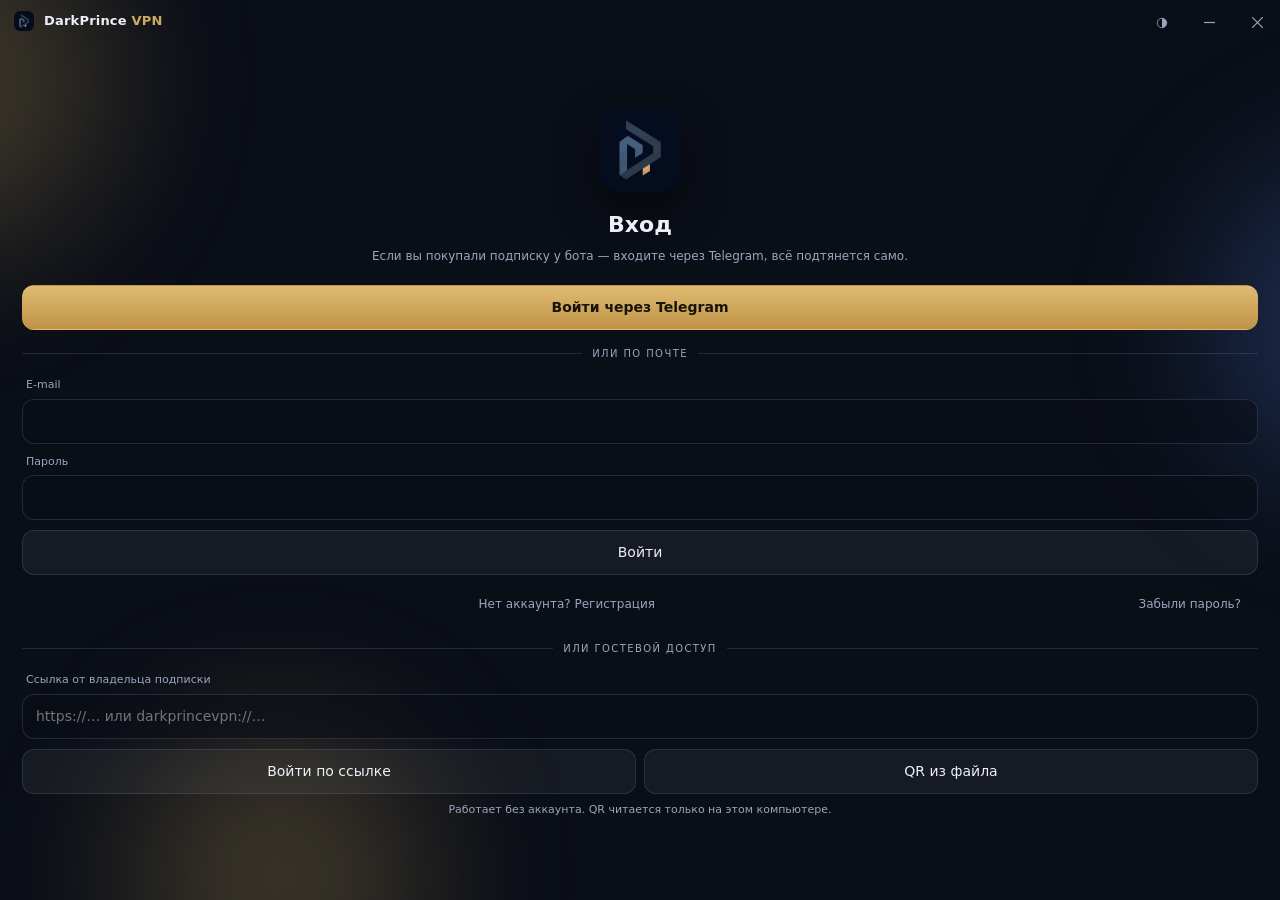
==== ui/index.html @ 6c640eab "Новый логотип и короткое имя DPrince, как на Android Иконки приложения (ico и png всех размеров) и л" ====
<!DOCTYPE html>
<html lang="ru">

<head>
    <meta charset="utf-8">
    <title>DPrince</title>
    <link rel="stylesheet" href="app.css">
    <script>
        // до первой отрисовки, иначе светлая тема мигает тёмным
        document.documentElement.dataset.theme = localStorage.getItem("dp_theme") || "night";
    </script>
</head>

<body>
    <div class="blobs">
        <div class="blob a"></div>
        <div class="blob b"></div>
        <div class="blob c"></div>
    </div>

    <header class="titlebar" data-tauri-drag-region>
        <img src="logo.png" alt="" data-tauri-drag-region>
        <span class="name" data-tauri-drag-region>DarkPrince <i>VPN</i></span>
        <span class="spacer" data-tauri-drag-region></span>
        <button class="winbtn" id="themeButton" title="Оформление">
            <svg width="12" height="12" viewBox="0 0 24 24"><circle cx="12" cy="12" r="9.5" fill="none" stroke="currentColor" stroke-width="1.6" /><path d="M12 2.5a9.5 9.5 0 0 1 0 19z" fill="currentColor" /></svg>
        </button>
        <button class="winbtn" id="minimize" title="Свернуть">
            <svg width="11" height="11" viewBox="0 0 11 11"><path d="M0 5.5h11" stroke="currentColor" stroke-width="1.2" /></svg>
        </button>
        <button class="winbtn close" id="close" title="Закрыть">
            <svg width="11" height="11" viewBox="0 0 11 11"><path d="M0 0l11 11M11 0L0 11" stroke="currentColor" stroke-width="1.2" /></svg>
        </button>
    </header>

    <main>
        <!-- ================= ВХОД ================= -->
        <section id="auth">
            <img class="logo" src="logo.png" alt="">
            <h1 id="authTitle">Вход</h1>
            <p class="lead" id="authLead">
                Если вы покупали подписку у бота — входите через Telegram,
                всё подтянется само.
            </p>

            <div id="authMessage" class="msg hidden"></div>

            <button class="primary block" id="telegramButton">Войти через Telegram</button>

            <div class="divider">ИЛИ ПО ПОЧТЕ</div>

            <form id="emailForm">
                <label class="field">
                    <span>E-mail</span>
                    <input type="email" id="email" autocomplete="email" required>
                </label>
                <label class="field">
                    <span>Пароль</span>
                    <input type="password" id="password" minlength="6" required>
                </label>
                <label class="field hidden" id="referralField">
                    <span>Реферальный код (необязательно)</span>
                    <input type="text" id="referral">
                </label>
                <button class="block" id="emailSubmit" type="submit">Войти</button>
            </form>

            <div class="row" style="margin-top:8px">
                <button class="ghost small grow" id="toggleRegister">Нет аккаунта? Регистрация</button>
                <button class="ghost small" id="forgot">Забыли пароль?</button>
            </div>

            <div class="divider">ИЛИ ГОСТЕВОЙ ДОСТУП</div>

            <form id="guestForm" class="guest-form">
                <label class="field">
                    <span>Ссылка от владельца подписки</span>
                    <input type="text" id="guestLink" autocomplete="off"
                        placeholder="https://… или darkprincevpn://…">
                </label>
                <div class="row">
                    <button class="grow" id="guestSubmit" type="submit">Войти по ссылке</button>
                    <button class="grow" id="guestQrButton" type="button">QR из файла</button>
                </div>
                <input class="hidden" type="file" id="guestQrFile" accept="image/*">
                <p class="tiny muted guest-note">Работает без аккаунта. QR читается только на этом компьютере.</p>
            </form>
        </section>

        <!-- ================= ГЛАВНОЕ ================= -->
        <section id="home" class="hidden">
            <div class="power-wrap">
                <!-- Карта живёт под кнопкой: она подсказывает, куда идёт
                     трафик, но спорить с кнопкой за внимание не должна. -->
                <canvas class="map" id="map" aria-hidden="true"></canvas>
                <button class="power" id="power" title="Подключиться">
                    <svg viewBox="0 0 24 24" stroke-linecap="round">
                        <path d="M18.36 6.64a9 9 0 1 1-12.73 0" />
                        <path d="M12 2v10" />
                    </svg>
                </button>
            </div>
            <p id="stateText">Нажмите для подключения</p>

            <div id="homeMessage" class="msg hidden"></div>
            <div id="serviceBanner" class="msg warn hidden"></div>

            <p class="section">Режим</p>
            <div class="segmented" id="modes">
                <button data-mode="proxy" aria-selected="true">Прокси</button>
                <button data-mode="tun" aria-selected="false">Весь трафик</button>
            </div>
            <p class="tiny muted" id="modeHint" style="margin:8px 4px 14px"></p>

            <p class="section">Сервер</p>
            <div class="card">
                <button class="pick" id="serverPick">
                    <span class="dot"></span>
                    <span class="grow">
                        <span class="ellipsis" id="serverName" style="display:block">Загружаю подписку…</span>
                        <span class="tiny muted ellipsis" id="serverDesc" style="display:none"></span>
                        <span class="badges" id="serverTransport"></span>
                    </span>
                    <span class="chev">›</span>
                </button>
            </div>

            <p class="section">Подписка</p>

            <!-- Появляется, только если подписок несколько: одну переключать
                 не с чем, и лишняя строка сбивала бы с толку. -->
            <div class="card hidden" id="subSwitcher" style="margin-bottom:8px">
                <button class="pick" id="subPick">
                    <span class="dot"></span>
                    <span class="grow">
                        <span class="ellipsis" id="subPickName" style="display:block"></span>
                        <span class="tiny muted" id="subPickHint"></span>
                    </span>
                    <span class="chev">›</span>
                </button>
            </div>

            <div class="card" id="subscriptionCard">
                <div class="row">
                    <div class="grow">
                        <div id="planName">—</div>
                        <div class="tiny muted" id="planState"></div>
                    </div>
                    <div style="text-align:right">
                        <div class="gold" style="font-size:26px;font-weight:600;line-height:1" id="days">—</div>
                        <div class="tiny muted" id="daysWord"></div>
                    </div>
                </div>
                <div class="bar" id="trafficBar"><i style="width:0"></i></div>
                <div class="kv"><span class="k">Трафик</span><span id="traffic">—</span></div>
                <div class="kv"><span class="k">Устройств по тарифу</span><span id="devices">—</span></div>
            </div>

            <div class="card hidden" id="guestAccessCard">
                <div class="row">
                    <div class="grow">
                        <div class="gold">Гостевой доступ</div>
                        <div class="tiny muted" id="guestAccessText"></div>
                    </div>
                    <button class="small" id="guestAccountLogin">Войти в аккаунт</button>
                </div>
            </div>

            <p class="section account-only">Тариф и баланс</p>
            <div class="card account-only">
                <div class="row">
                    <div class="grow">
                        <div id="balanceValue">—</div>
                        <div class="tiny muted">на балансе</div>
                    </div>
                    <button class="small" id="topup">Пополнить</button>
                </div>
                <div class="row" style="margin-top:10px">
                    <button class="small grow" id="openTariffs">Сменить тариф</button>
                    <button class="small grow" id="renewButton">Продлить</button>
                </div>
            </div>

            <p class="section">Запуск</p>
            <div class="card">
                <label class="switch-row">
                    <span>Запускать вместе с системой</span>
                    <input type="checkbox" id="autostart">
                </label>
                <label class="switch-row">
                    <span>Подключаться при запуске</span>
                    <input type="checkbox" id="autoconnect">
                </label>
                <p class="hint" id="autostartHint">Приложение поднимется в трее, окно не появится.</p>
            </div>

            <div class="card account-only hidden" id="emailLinkCard"></div>

            <p class="section account-only">Ещё</p>
            <div class="card account-only">
                <div class="row">
                    <button class="small grow" id="openDevices">Устройства</button>
                    <button class="small grow" id="openReferral">Рефералы</button>
                </div>
                <form id="promoForm" class="row" style="margin-top:10px">
                    <input type="text" id="promoCode" placeholder="Промокод" style="text-transform:uppercase">
                    <button class="small" id="promoSubmit" type="submit">Применить</button>
                </form>
            </div>

            <div class="row" style="margin-top:4px">
                <button class="ghost small grow account-only" id="openCabinet">Личный кабинет</button>
                <button class="ghost small" id="refresh">Обновить</button>
                <button class="ghost small" id="logout">Выйти из аккаунта</button>
            </div>
        </section>
    </main>

    <!-- ================= СПИСОК СЕРВЕРОВ ================= -->
    <div class="sheet hidden" id="sheet">
        <div class="panel">
            <div class="grip"></div>
            <p class="section with-action">
                <span>Выберите сервер</span>
                <button class="ghost small" id="pingButton">Проверить пинг</button>
            </p>
            <div id="serverList"></div>
        </div>
    </div>

    <!-- ================= ОБЩИЙ ВЫБОР ================= -->
    <!-- Одна панель на три случая: подписки, тарифы, сроки. Разметка у них
         одинаковая, а три почти одинаковых куска разошлись бы со временем. -->
    <div class="sheet hidden" id="pickSheet">
        <div class="panel">
            <div class="grip"></div>
            <p class="section" id="pickTitle"></p>
            <div id="pickMessage" class="msg hidden"></div>
            <div id="pickList"></div>
        </div>
    </div>

    <!-- ================= ВОПРОС ПРИ ЗАКРЫТИИ ================= -->
    <div class="modal hidden" id="exitAsk">
        <div class="dialog">
            <h3>Закрыть DPrince?</h3>
            <p class="tiny muted" id="exitHint"></p>
            <button class="primary block" id="exitHide">Свернуть в трей</button>
            <button class="danger block" id="exitQuit">Выйти полностью</button>
            <button class="ghost small block" id="exitCancel">Отмена</button>
        </div>
    </div>

    <!-- ================= ОБНОВЛЕНИЕ ================= -->
    <div class="modal hidden" id="updateAsk">
        <div class="dialog">
            <div class="update-mark">↑</div>
            <h3 id="updateTitle">Вышло обновление</h3>
            <p class="tiny muted" id="updateNotes"></p>

            <!-- полоса закачки: появляется, когда нажали «Обновить» -->
            <div class="bar hidden" id="updateBar"><i id="updateFill" style="width:0%"></i></div>
            <p class="tiny muted hidden" id="updateProgress"></p>

            <button class="ghost small block hidden" id="updateCopy">Скопировать команду</button>
            <button class="primary block" id="updateNow">Обновить</button>
            <button class="ghost small block" id="updateLater">Не сейчас</button>
        </div>
    </div>


    <!-- ================= ОФОРМЛЕНИЕ ================= -->
    <div class="sheet hidden" id="themeSheet">
        <div class="panel">
            <div class="grip"></div>
            <p class="section">Оформление</p>
            <div class="themes" id="themeList"></div>
        </div>
    </div>

    <script src="api.js"></script>
    <script src="jsQR.min.js"></script>
    <script src="guest.js"></script>
    <script src="map.js"></script>
    <script src="app.js"></script>
</body>

</html>
---- ui/app.css ----
/* Оформление то же, что на сайте: тёмно-синий фон, золото, скруглённые
   карточки. Окно безрамочное, поэтому заголовок нарисован сам. */

/* Тема выбирается атрибутом data-theme. Он же вешается на образцы в окне
   выбора — поэтому селектор не привязан к html: один и тот же набор
   переменных красит и всё приложение, и картинку-образец размером с ноготь.

   :root оставлен вместе с «ночью» на случай, если скрипт не отработал:
   без него страница осталась бы вообще без цветов. */
:root,
[data-theme="night"] {
    color-scheme: dark;
    --bg: #0a0e17;
    --surface: rgba(23, 34, 54, 0.72);
    --surface-solid: #121a29;
    --outline: rgba(94, 116, 160, 0.28);
    --accent: #cfaa62;
    --accent-soft: rgba(207, 170, 98, 0.16);
    --accent-line: rgba(207, 170, 98, 0.4);
    --accent-hover: rgba(207, 170, 98, 0.55);
    --accent-hi: #dfbb72;
    --accent-lo: #c09347;
    --on-accent: #1a1408;
    --accent-2: #5e8bff;
    --text: #edf0f7;
    --muted: #9aa6bd;
    --danger: #e05b5b;
    --danger-bg: rgba(224, 91, 91, 0.12);
    --danger-line: rgba(224, 91, 91, 0.4);
    --danger-text: #f0b4b4;
    --ok: #5fbf7f;
    --info-text: #e8d3a8;
    /* Осветление поверх фона: наведение, выбранный сегмент, блик. На тёмных
       темах это белый с малой прозрачностью, на светлых — наоборот тёмный,
       иначе «подсветка» на белом фоне не видна вовсе. */
    --wash: rgba(255, 255, 255, 0.07);
    --wash-soft: rgba(255, 255, 255, 0.05);
    --gloss: rgba(255, 255, 255, 0.06);
    /* Утопленные места: поля ввода, полоса трафика, подложка сегментов. */
    --sink: rgba(10, 14, 23, 0.55);
    --scrim: rgba(6, 9, 16, 0.62);
    --shadow: rgba(0, 0, 0, 0.5);
    --power-hi: rgba(38, 52, 80, 0.9);
    --power-lo: rgba(16, 23, 38, 0.95);
    --blob-opacity: 0.26;
    --good-rgb: 63, 182, 139;
    --fair-rgb: 224, 169, 74;
    --bad-rgb: 224, 91, 91;
}

[data-theme="sunset"] {
    color-scheme: dark;
    --bg: #1b1422;
    --surface: rgba(46, 35, 56, 0.72);
    --surface-solid: #2a2033;
    --outline: rgba(150, 116, 168, 0.3);
    --accent: #ff8a5c;
    --accent-soft: rgba(255, 138, 92, 0.16);
    --accent-line: rgba(255, 138, 92, 0.42);
    --accent-hover: rgba(255, 138, 92, 0.58);
    --accent-hi: #ffa079;
    --accent-lo: #e06b3e;
    --on-accent: #2a1206;
    --accent-2: #c77dff;
    --text: #f7edf3;
    --muted: #bca6c4;
    --danger: #e05b5b;
    --danger-bg: rgba(224, 91, 91, 0.14);
    --danger-line: rgba(224, 91, 91, 0.42);
    --danger-text: #f6bcbc;
    --ok: #4fc08d;
    --info-text: #ffd0b8;
    --wash: rgba(255, 255, 255, 0.08);
    --wash-soft: rgba(255, 255, 255, 0.05);
    --gloss: rgba(255, 255, 255, 0.07);
    --sink: rgba(20, 14, 26, 0.55);
    --scrim: rgba(14, 9, 18, 0.62);
    --shadow: rgba(0, 0, 0, 0.5);
    --power-hi: rgba(66, 46, 80, 0.9);
    --power-lo: rgba(34, 24, 42, 0.95);
    --blob-opacity: 0.3;
    --good-rgb: 63, 182, 139;
    --fair-rgb: 224, 169, 74;
    --bad-rgb: 224, 91, 91;
}

[data-theme="indigo"] {
    color-scheme: light;
    --bg: #edf1f9;
    --surface: rgba(255, 255, 255, 0.82);
    --surface-solid: #ffffff;
    --outline: rgba(60, 80, 140, 0.18);
    --accent: #4f46e5;
    --accent-soft: rgba(79, 70, 229, 0.12);
    --accent-line: rgba(79, 70, 229, 0.35);
    --accent-hover: rgba(79, 70, 229, 0.5);
    --accent-hi: #635bf0;
    --accent-lo: #4338ca;
    --on-accent: #ffffff;
    --accent-2: #1d9bdb;
    --text: #161a38;
    --muted: #5b6488;
    --danger: #c2413f;
    --danger-bg: rgba(194, 65, 63, 0.1);
    --danger-line: rgba(194, 65, 63, 0.35);
    --danger-text: #9b2f2d;
    --ok: #2e9e66;
    --info-text: #3a3480;
    --wash: rgba(20, 26, 60, 0.07);
    --wash-soft: rgba(20, 26, 60, 0.04);
    --gloss: rgba(255, 255, 255, 0.7);
    --sink: rgba(20, 26, 60, 0.05);
    --scrim: rgba(28, 36, 70, 0.34);
    --shadow: rgba(30, 40, 80, 0.18);
    --power-hi: #ffffff;
    --power-lo: #dde5f4;
    --blob-opacity: 0.22;
    --good-rgb: 46, 158, 102;
    --fair-rgb: 176, 125, 30;
    --bad-rgb: 194, 65, 63;
}

[data-theme="graphite"] {
    color-scheme: light;
    --bg: #f3f3f5;
    --surface: rgba(255, 255, 255, 0.85);
    --surface-solid: #ffffff;
    --outline: rgba(20, 20, 26, 0.14);
    --accent: #1c1c1e;
    --accent-soft: rgba(28, 28, 30, 0.08);
    --accent-line: rgba(28, 28, 30, 0.3);
    --accent-hover: rgba(28, 28, 30, 0.45);
    --accent-hi: #3a3a40;
    --accent-lo: #1c1c1e;
    --on-accent: #ffffff;
    --accent-2: #5a5a62;
    --text: #121214;
    --muted: #6a6a72;
    --danger: #b23a38;
    --danger-bg: rgba(178, 58, 56, 0.1);
    --danger-line: rgba(178, 58, 56, 0.34);
    --danger-text: #8d2c2a;
    --ok: #3f7d57;
    --info-text: #3a3a40;
    --wash: rgba(18, 18, 20, 0.07);
    --wash-soft: rgba(18, 18, 20, 0.04);
    --gloss: rgba(255, 255, 255, 0.8);
    --sink: rgba(18, 18, 20, 0.05);
    --scrim: rgba(30, 30, 34, 0.34);
    --shadow: rgba(0, 0, 0, 0.14);
    --power-hi: #ffffff;
    --power-lo: #e3e3e6;
    --blob-opacity: 0.16;
    --good-rgb: 46, 158, 102;
    --fair-rgb: 176, 125, 30;
    --bad-rgb: 194, 65, 63;
}

* {
    box-sizing: border-box;
    -webkit-user-select: none;
    user-select: none;
}

html,
body {
    height: 100%;
    margin: 0;
    overflow: hidden;
}

body {
    background: var(--bg);
    color: var(--text);
    font: 14px/1.5 "Segoe UI Variable Display", "Segoe UI", system-ui, sans-serif;
    -webkit-font-smoothing: antialiased;
    display: flex;
    flex-direction: column;
}

/* ---------- фон ---------- */

.blobs {
    position: fixed;
    inset: 0;
    z-index: -1;
    overflow: hidden;
}

.blob {
    position: absolute;
    border-radius: 50%;
    filter: blur(78px);
    opacity: var(--blob-opacity);
    animation: drift 26s ease-in-out infinite alternate;
    transition: opacity 0.8s;
}

.blob.a { width: 340px; height: 340px; left: -18%; top: -10%; background: var(--accent); }
.blob.b { width: 320px; height: 320px; right: -20%; top: 18%; background: var(--accent-2); animation-duration: 33s; }
.blob.c { width: 300px; height: 300px; left: 10%; bottom: -14%; background: var(--accent); animation-duration: 29s; }

body.connected .blob { opacity: 0.42; }

@keyframes drift {
    from { transform: translate(-26px, -18px) scale(1); }
    to { transform: translate(26px, 22px) scale(1.08); }
}

/* ---------- заголовок окна ---------- */

.titlebar {
    height: 42px;
    flex: none;
    display: flex;
    align-items: center;
    gap: 10px;
    padding: 0 6px 0 14px;
    -webkit-app-region: drag;
}

.titlebar img {
    width: 20px;
    height: 20px;
    border-radius: 6px;
}

.titlebar .name {
    font-size: 13px;
    font-weight: 600;
    letter-spacing: 0.2px;
}

.titlebar .name i {
    color: var(--accent);
    font-style: normal;
}

.titlebar .spacer { flex: 1; }

.winbtn {
    width: 38px;
    height: 30px;
    display: grid;
    place-items: center;
    border: 0;
    border-radius: 8px;
    background: transparent;
    color: var(--muted);
    cursor: pointer;
    -webkit-app-region: no-drag;
    transition: background 0.15s, color 0.15s;
}

.winbtn:hover { background: var(--wash); color: var(--text); }
.winbtn.close:hover { background: #c4362f; color: #fff; }

/* ---------- каркас ---------- */

main {
    flex: 1;
    overflow-y: auto;
    overflow-x: hidden;
    padding: 4px 18px 20px;
}

main::-webkit-scrollbar { width: 8px; }
main::-webkit-scrollbar-thumb { background: var(--outline); border-radius: 4px; }

.hidden { display: none !important; }

.card {
    background: var(--surface);
    border: 1px solid var(--outline);
    border-radius: 18px;
    padding: 16px;
    backdrop-filter: blur(14px);
    margin-bottom: 12px;
}

.section {
    font-size: 10px;
    letter-spacing: 1.4px;
    text-transform: uppercase;
    color: var(--muted);
    margin: 0 0 8px 4px;
}

.muted { color: var(--muted); }
.small { font-size: 12px; }
.tiny { font-size: 11px; }
.danger { color: var(--danger); }
.ok { color: var(--ok); }
.gold { color: var(--accent); }
.row { display: flex; align-items: center; gap: 10px; }
.grow { flex: 1; min-width: 0; }
.ellipsis { overflow: hidden; text-overflow: ellipsis; white-space: nowrap; }

button, .btn {
    font: inherit;
    font-weight: 500;
    color: var(--text);
    background: var(--wash-soft);
    border: 1px solid var(--outline);
    border-radius: 12px;
    padding: 11px 16px;
    cursor: pointer;
    transition: border-color 0.15s, background 0.15s, transform 0.08s;
}

button:hover { border-color: var(--accent-hover); }
button:active { transform: scale(0.985); }
button:disabled { opacity: 0.45; cursor: default; transform: none; border-color: var(--outline); }

button.primary {
    background: linear-gradient(180deg, var(--accent-hi), var(--accent-lo));
    border-color: transparent;
    color: var(--on-accent);
    font-weight: 600;
}

button.block { width: 100%; }
button.ghost { background: transparent; border-color: transparent; color: var(--muted); }
button.ghost:hover { color: var(--text); }

input {
    width: 100%;
    font: inherit;
    color: var(--text);
    background: var(--sink);
    border: 1px solid var(--outline);
    border-radius: 12px;
    padding: 11px 13px;
    -webkit-user-select: text;
    user-select: text;
}

input:focus { outline: none; border-color: var(--accent); }

label.field { display: block; margin-bottom: 10px; }
label.field > span { display: block; font-size: 11px; color: var(--muted); margin: 0 0 5px 4px; }

.msg {
    border-radius: 12px;
    padding: 9px 12px;
    font-size: 12px;
    margin-bottom: 10px;
}

.msg.err { background: var(--danger-bg); border: 1px solid var(--danger-line); color: var(--danger-text); }
.msg.warn { background: rgba(224, 169, 74, 0.12); border: 1px solid rgba(224, 169, 74, 0.45); color: var(--text, inherit); }
.msg.warn b { color: #e0a94a; }
.msg.info { background: var(--accent-soft); border: 1px solid var(--accent-line); color: var(--info-text); }

/* ---------- вход ---------- */

#auth {
    display: flex;
    flex-direction: column;
    justify-content: center;
    min-height: 100%;
    padding: 14px 4px;
}

#auth .logo {
    width: 84px;
    height: 84px;
    border-radius: 22px;
    align-self: center;
    margin-bottom: 16px;
    box-shadow: 0 18px 40px var(--shadow);
}

#auth h1 {
    font-size: 22px;
    text-align: center;
    margin: 0 0 6px;
}

#auth .lead {
    text-align: center;
    color: var(--muted);
    font-size: 12px;
    margin: 0 0 20px;
}

.divider {
    display: flex;
    align-items: center;
    gap: 10px;
    color: var(--muted);
    font-size: 10px;
    letter-spacing: 1.4px;
    margin: 16px 0;
}

.divider::before,
.divider::after {
    content: "";
    flex: 1;
    height: 1px;
    background: var(--outline);
}

.guest-form .row { gap: 8px; }
.guest-form .row button { padding-left: 10px; padding-right: 10px; }
.guest-note { margin: 8px 4px 0; text-align: center; }

/* ---------- кнопка подключения ---------- */

/* Отступ сверху заметно больше нижнего, и это не про воздух: в этой полосе
   проходит маршрут. Кнопка занимает всю середину карты, и без запаса дуга с
   подписью страны просто ушли бы под неё. */
.power-wrap {
    position: relative;
    display: grid;
    place-items: center;
    padding: 72px 0 6px;
}

/* Карта выходит за поля main: у неё растворяются края, и обрезать её ровно
   по колонке значило бы вернуть тот самый прямоугольник, от которого
   растворение и спасает. Горизонтальную полосу main не покажет — у него
   overflow-x: hidden. */
.map {
    position: absolute;
    top: 0;
    left: -18px;
    /* Ширину и высоту задаём числом, а не парой left/right: canvas —
       замещаемый элемент, у него есть свой размер 300×150, и width: auto
       возьмёт именно его, а не растянется по краям. */
    width: calc(100% + 36px);
    height: calc(100% + 10px);
    pointer-events: none;
}

.power { z-index: 1; }

.power {
    position: relative;
    width: 186px;
    height: 186px;
    border-radius: 50%;
    border: 0;
    background: radial-gradient(circle at 50% 35%, var(--power-hi), var(--power-lo));
    box-shadow: inset 0 1px 0 var(--gloss), 0 20px 44px var(--shadow);
    display: grid;
    place-items: center;
    cursor: pointer;
    transition: transform 0.15s, box-shadow 0.4s;
}

.power::before {
    content: "";
    position: absolute;
    inset: -6px;
    border-radius: 50%;
    border: 2px solid var(--outline);
    transition: border-color 0.4s, box-shadow 0.4s;
}

.power svg { width: 62px; height: 62px; stroke: var(--muted); fill: none; stroke-width: 2; transition: stroke 0.4s; }

.power:hover { transform: scale(1.02); }
.power:disabled { cursor: default; transform: none; }

body.connected .power::before {
    border-color: var(--accent);
    box-shadow: 0 0 34px var(--accent-line), inset 0 0 22px var(--accent-soft);
}

body.connected .power svg { stroke: var(--accent); }

body.busy .power::before {
    border-color: transparent;
    border-top-color: var(--accent);
    animation: spin 1s linear infinite;
}

@keyframes spin { to { transform: rotate(360deg); } }

#stateText {
    text-align: center;
    font-size: 14px;
    color: var(--muted);
    margin: 14px 0 18px;
    min-height: 20px;
}

body.connected #stateText { color: var(--text); }

/* ---------- переключатель режима ---------- */

.segmented {
    display: grid;
    grid-template-columns: 1fr 1fr;
    gap: 4px;
    background: var(--sink);
    border: 1px solid var(--outline);
    border-radius: 14px;
    padding: 4px;
}

.segmented button {
    border: 0;
    background: transparent;
    border-radius: 11px;
    padding: 9px 6px;
    font-size: 13px;
    color: var(--muted);
}

.segmented button[aria-selected="true"] {
    background: var(--wash);
    color: var(--accent);
    box-shadow: inset 0 0 0 1px var(--accent-line);
}

/* ---------- строки ---------- */

.kv {
    display: flex;
    justify-content: space-between;
    gap: 12px;
    padding: 9px 0;
    border-top: 1px solid var(--outline);
    font-size: 13px;
}

.kv:first-of-type { border-top: 0; padding-top: 0; }
.kv .k { color: var(--muted); }

.bar {
    height: 5px;
    border-radius: 999px;
    background: var(--sink);
    overflow: hidden;
    margin: 10px 0 4px;
}

.bar > i { display: block; height: 100%; background: linear-gradient(90deg, var(--accent), var(--accent-hi)); }

.pick {
    display: flex;
    align-items: center;
    gap: 12px;
    width: 100%;
    text-align: left;
    background: transparent;
    border: 0;
    padding: 0;
}

.pick .dot {
    width: 8px;
    height: 8px;
    border-radius: 50%;
    background: var(--accent);
    flex: none;
    box-shadow: 0 0 10px var(--accent);
}

.chev { color: var(--muted); font-size: 18px; line-height: 1; }

/* ---------- список серверов ---------- */

.sheet {
    position: fixed;
    inset: 0;
    z-index: 20;
    background: var(--scrim);
    backdrop-filter: blur(6px);
    display: flex;
    align-items: flex-end;
    animation: fade 0.18s ease;
}

.sheet .panel {
    width: 100%;
    max-height: 78%;
    overflow-y: auto;
    background: var(--surface-solid);
    border-top: 1px solid var(--outline);
    border-radius: 22px 22px 0 0;
    padding: 8px 16px 18px;
    animation: rise 0.24s cubic-bezier(0.22, 1, 0.36, 1);
}

.sheet .grip {
    width: 42px;
    height: 4px;
    border-radius: 999px;
    background: var(--outline);
    margin: 6px auto 12px;
}

@keyframes fade { from { opacity: 0; } }
@keyframes rise { from { transform: translateY(24px); } }

/* ---------- вопрос при закрытии ---------- */

.modal {
    position: fixed;
    inset: 0;
    z-index: 30;
    background: var(--scrim);
    backdrop-filter: blur(7px);
    display: flex;
    align-items: center;
    justify-content: center;
    padding: 20px;
    animation: fade 0.16s ease;
}

.modal .dialog {
    width: 100%;
    max-width: 330px;
    background: var(--surface-solid);
    border: 1px solid var(--outline);
    border-radius: 20px;
    padding: 20px 18px 16px;
    text-align: center;
    box-shadow: 0 22px 60px var(--shadow);
    animation: pop 0.2s cubic-bezier(0.22, 1, 0.36, 1);
}

@keyframes pop { from { transform: scale(0.94); opacity: 0; } }

.modal h3 { margin: 0 0 8px; font-size: 17px; font-weight: 600; }
.modal p { margin: 0 0 16px; line-height: 1.5; }
.modal button.block { margin-bottom: 8px; }
.modal button.block:last-child { margin-bottom: 0; }

button.danger {
    background: var(--danger-bg);
    border-color: var(--danger-line);
    color: var(--danger-text);
}

button.danger:hover { border-color: var(--danger); }

.server {
    display: flex;
    align-items: center;
    gap: 12px;
    width: 100%;
    text-align: left;
    padding: 12px;
    margin-bottom: 8px;
    border-radius: 14px;
    background: var(--wash-soft);
    border: 1px solid transparent;
}

.server[aria-selected="true"] { border-color: var(--accent); background: var(--accent-soft); }
.server .flag { font-size: 20px; }

.spinner {
    width: 15px;
    height: 15px;
    border: 2px solid var(--outline);
    border-top-color: var(--accent);
    border-radius: 50%;
    animation: spin 0.8s linear infinite;
    display: inline-block;
    vertical-align: -3px;
}

/* поле промокода стоит в строке с кнопкой — растягиваем его, иначе
   кнопка «Применить» уезжает за край карточки */
#promoForm { gap: 8px; }
#promoForm input { flex: 1; min-width: 0; }

/* Окно обновления. Разметка та же, что у вопроса при закрытии, — отличается
   только знаком сверху и полосой закачки. */
.update-mark {
    width: 46px;
    height: 46px;
    margin: 0 auto 12px;
    display: grid;
    place-items: center;
    font-size: 22px;
    font-weight: 600;
    color: var(--accent);
    border-radius: 50%;
    background: var(--accent-soft);
    border: 1px solid var(--accent-line);
}

/* команда пакетного менеджера длинная — пусть переносится, а не режет окно.
   Выделение включаем обратно: на всём интерфейсе оно снято, а команду надо
   как-то унести в терминал — кнопкой или мышью, на выбор. */
#updateNotes .mono {
    display: inline-block;
    margin-top: 6px;
    word-break: break-word;
    white-space: pre-wrap;
    -webkit-user-select: text;
    user-select: text;
    cursor: text;
}

.mono {
    font-family: ui-monospace, "Cascadia Mono", Consolas, monospace;
    font-size: 12px;
    color: var(--accent);
}

/* ---------- выбор оформления ---------- */

/* Образцы нарисованы теми же переменными, что и всё приложение: на каждом
   стоит свой data-theme. Поэтому цвета темы описаны ровно в одном месте, а
   не продублированы отдельно для картинки. */
.themes {
    display: grid;
    grid-template-columns: repeat(4, 1fr);
    gap: 10px;
    margin-bottom: 6px;
}

.swatch {
    padding: 0;
    border: 0;
    background: none;
    cursor: pointer;
    display: block;
}

.swatch .preview {
    height: 58px;
    border-radius: 12px;
    background: var(--bg);
    border: 1px solid var(--outline);
    padding: 7px;
    display: flex;
    flex-direction: column;
    justify-content: space-between;
    transition: border-color 0.15s;
}

.swatch[aria-selected="true"] .preview {
    border-color: var(--accent);
    box-shadow: 0 0 0 1px var(--accent);
}

.swatch .dots { display: flex; gap: 4px; }
.swatch .dots i { width: 11px; height: 11px; border-radius: 50%; display: block; }
.swatch .dots i:first-child { background: var(--accent); }
.swatch .dots i:last-child { background: var(--accent-2); }

.swatch .lines { display: flex; flex-direction: column; gap: 4px; }
.swatch .lines i { height: 4px; border-radius: 3px; display: block; }
.swatch .lines i:first-child { width: 100%; background: var(--text); opacity: 0.75; }
.swatch .lines i:last-child { width: 58%; background: var(--muted); opacity: 0.7; }

.swatch .title {
    display: block;
    margin-top: 6px;
    font-size: 11px;
    color: var(--muted);
    text-align: center;
}

.swatch[aria-selected="true"] .title { color: var(--accent); font-weight: 600; }

/* ---------- задержка до узла ---------- */

/* Голая цифра в конце строки читается как случайное число: чтобы понять,
   хороший это узел или плохой, пришлось бы сравнивать строки глазами.
   Поэтому «таблетка» со шкалой: три палочки и цвет отвечают сразу. */
/* Цвет держим тройкой чисел, а не готовым цветом: подложка и рамка — тот же
   оттенок с прозрачностью, а посчитать её через color-mix нельзя. WebKitGTK
   в старых дистрибутивах его не знает, и чип остался бы вообще без фона. */
.ping {
    display: inline-flex;
    align-items: center;
    gap: 6px;
    flex: none;
    min-width: 68px;
    padding: 4px 8px;
    border-radius: 9px;
    font-size: 11px;
    font-weight: 600;
    color: rgb(var(--ping));
    background: rgba(var(--ping), 0.14);
    border: 1px solid rgba(var(--ping), 0.32);
}

.ping.good { --ping: var(--good-rgb); }
.ping.fair { --ping: var(--fair-rgb); }
.ping.poor,
.ping.dead { --ping: var(--bad-rgb); }

.ping .bars { display: flex; align-items: flex-end; gap: 2px; height: 11px; }
.ping .bars i { width: 3px; border-radius: 2px; background: rgb(var(--ping)); opacity: 0.25; }
.ping .bars i:nth-child(1) { height: 5px; }
.ping .bars i:nth-child(2) { height: 8px; }
.ping .bars i:nth-child(3) { height: 11px; }
.ping.good .bars i,
.ping.fair .bars i:nth-child(-n + 2),
.ping.poor .bars i:nth-child(1) { opacity: 1; }

/* Строка заголовка панели: название слева, кнопка проверки справа. */
.sheet .section.with-action {
    display: flex;
    align-items: center;
    justify-content: space-between;
    gap: 12px;
}

/* ---------- значки транспорта ---------- */

/* Цвет здесь несёт смысл: по нему узел узнаётся с одного взгляда, не читая
   букв. Палитра общая с приложением на Android — один и тот же сервер в двух
   клиентах должен выглядеть одинаково. Обводка и кегль намеренно мелкие: это
   подпись под названием, а не заголовок.

   Тон держим в виде трёх чисел, а не готового цвета: из одного значения
   нужны и текст, и заливка, и рамка с разной прозрачностью, а color-mix
   знают не все webview, с которыми клиент встречается на Linux. */
.badges {
    display: flex;
    flex-wrap: wrap;
    gap: 4px;
    margin-top: 4px;
}

.badge {
    --tint: 126, 140, 166;
    padding: 1px 6px;
    border: 1px solid rgba(var(--tint), 0.42);
    border-radius: 5px;
    background: rgba(var(--tint), 0.09);
    color: rgb(var(--tint));
    font-size: 9.5px;
    font-weight: 600;
    letter-spacing: 0.04em;
    text-transform: uppercase;
    white-space: nowrap;
    line-height: 1.5;
}

.badge[data-kind="proto"]    { --tint: 217, 169, 78; }
.badge[data-kind="fast"]     { --tint: 53, 191, 184; }
.badge[data-kind="reality"]  { --tint: 155, 107, 224; }
.badge[data-kind="tls"]      { --tint: 78, 147, 217; }
.badge[data-kind="grpc"]     { --tint: 222, 106, 120; }
.badge[data-kind="xhttp"]    { --tint: 63, 179, 196; }
.badge[data-kind="ws"]       { --tint: 73, 177, 131; }
.badge[data-kind="tcp"]      { --tint: 126, 140, 166; }

/* Строка с переключателем: подпись слева, флажок справа. Отдельным блоком,
   потому что остальные строки настроек — кнопки, а тут состояние. */
.switch-row {
    display: flex;
    align-items: center;
    justify-content: space-between;
    gap: 12px;
    padding: 8px 0;
    cursor: pointer;
}

.switch-row + .switch-row {
    border-top: 1px solid var(--line, rgba(255, 255, 255, 0.08));
}

.switch-row input[type="checkbox"] {
    appearance: none;
    width: 40px;
    height: 22px;
    border-radius: 999px;
    background: rgba(255, 255, 255, 0.14);
    position: relative;
    cursor: pointer;
    transition: background 0.15s;
    flex: none;
}

.switch-row input[type="checkbox"]::after {
    content: "";
    position: absolute;
    top: 3px;
    left: 3px;
    width: 16px;
    height: 16px;
    border-radius: 50%;
    background: #fff;
    transition: transform 0.15s;
}

.switch-row input[type="checkbox"]:checked {
    background: var(--accent);
}

.switch-row input[type="checkbox"]:checked::after {
    transform: translateX(18px);
}

.hint {
    margin: 6px 0 0;
    font-size: 11px;
    opacity: 0.6;
}
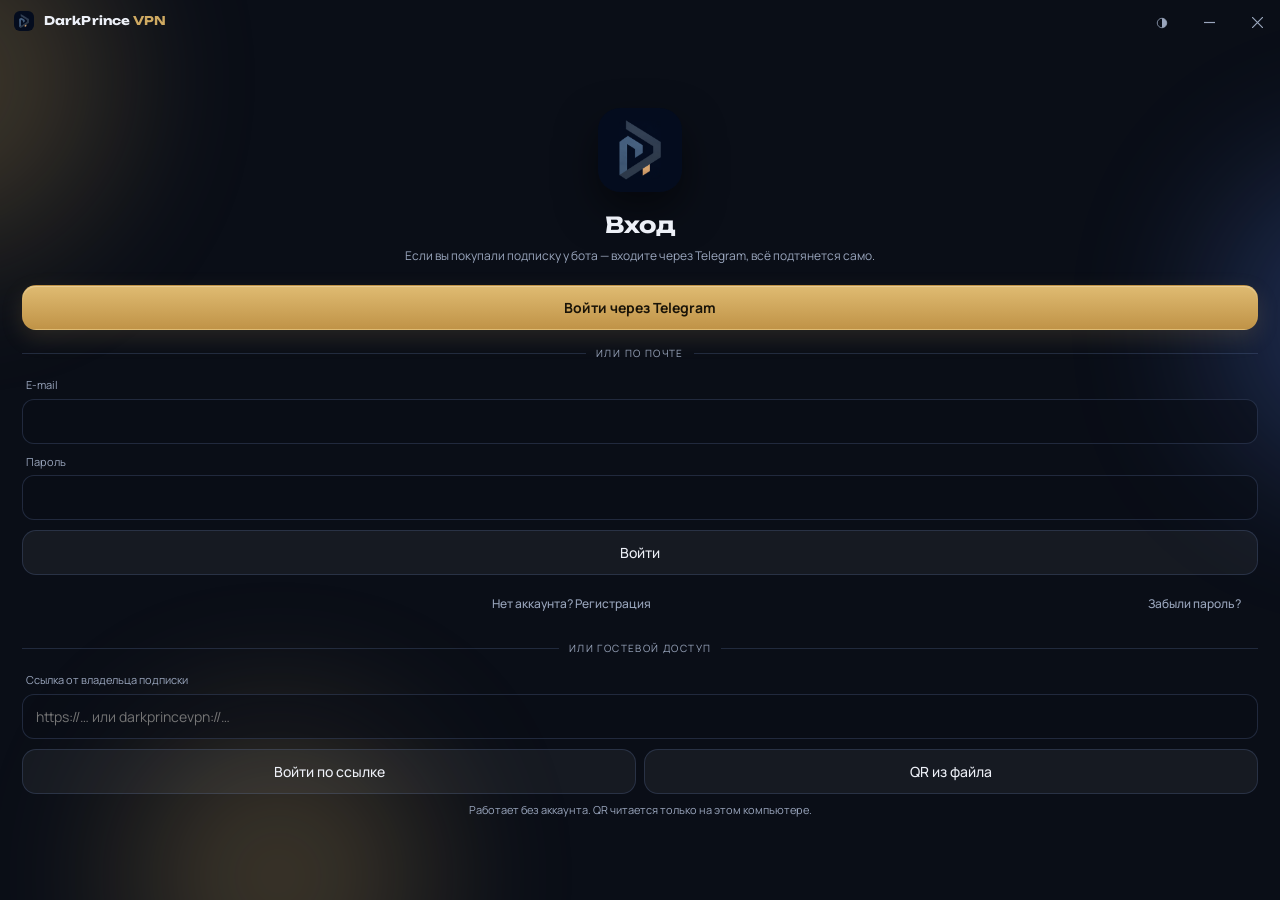
==== commit db6c323a: "Главный экран как на Android: золотая кнопка, «Защищено», получено и отправлено - кнопка при подключ" ====
--- a/ui/index.html
+++ b/ui/index.html
@@ -93,14 +93,27 @@
                 <!-- Карта живёт под кнопкой: она подсказывает, куда идёт
                      трафик, но спорить с кнопкой за внимание не должна. -->
                 <canvas class="map" id="map" aria-hidden="true"></canvas>
-                <button class="power" id="power" title="Подключиться">
-                    <svg viewBox="0 0 24 24" stroke-linecap="round">
-                        <path d="M18.36 6.64a9 9 0 1 1-12.73 0" />
-                        <path d="M12 2v10" />
-                    </svg>
-                </button>
-            </div>
-            <p id="stateText">Нажмите для подключения</p>
+                <!-- Сцена кнопки, как на Android: свечение, тонкое и пунктирное
+                     кольца, две волны. Сама кнопка при подключении наливается
+                     золотом. -->
+                <div class="power-stage">
+                    <div class="halo" aria-hidden="true"><i></i><i></i></div>
+                    <button class="power" id="power" title="Подключиться">
+                        <svg viewBox="0 0 24 24" stroke-linecap="round">
+                            <path d="M18.36 6.64a9 9 0 1 1-12.73 0" />
+                            <path d="M12 2v10" />
+                        </svg>
+                    </button>
+                </div>
+            </div>
+            <div class="status">
+                <h2 id="stateTitle">Не защищено</h2>
+                <p id="stateText">Нажмите, чтобы подключиться</p>
+            </div>
+            <div class="stats hidden" id="stats">
+                <div class="stat"><span>Получено</span><b id="statDown">0 Б</b></div>
+                <div class="stat"><span>Отправлено</span><b id="statUp">0 Б</b></div>
+            </div>
 
             <div id="homeMessage" class="msg hidden"></div>
             <div id="serviceBanner" class="msg warn hidden"></div>
--- a/ui/app.css
+++ b/ui/app.css
@@ -1,5 +1,15 @@
 /* Оформление то же, что на сайте: тёмно-синий фон, золото, скруглённые
    карточки. Окно безрамочное, поэтому заголовок нарисован сам. */
+
+/* Шрифты те же, что в приложении на Android: Unbounded — заголовки и крупные
+   цифры, Manrope — весь текст. Лежат рядом: окно не ходит в сеть за
+   оформлением, и без интернета приложение выглядит так же. */
+@font-face { font-family: "Manrope"; src: url("fonts/manrope-400.ttf") format("truetype"); font-weight: 400; font-display: block; }
+@font-face { font-family: "Manrope"; src: url("fonts/manrope-500.ttf") format("truetype"); font-weight: 500; font-display: block; }
+@font-face { font-family: "Manrope"; src: url("fonts/manrope-600.ttf") format("truetype"); font-weight: 600; font-display: block; }
+@font-face { font-family: "Manrope"; src: url("fonts/manrope-700.ttf") format("truetype"); font-weight: 700; font-display: block; }
+@font-face { font-family: "Unbounded"; src: url("fonts/unbounded-500.ttf") format("truetype"); font-weight: 500; font-display: block; }
+@font-face { font-family: "Unbounded"; src: url("fonts/unbounded-700.ttf") format("truetype"); font-weight: 700; font-display: block; }
 
 /* Тема выбирается атрибутом data-theme. Он же вешается на образцы в окне
    выбора — поэтому селектор не привязан к html: один и тот же набор
@@ -156,6 +166,14 @@
     --bad-rgb: 194, 65, 63;
 }
 
+:root {
+    /* Движение одно на всё приложение: быстрое начало и мягкая посадка,
+       для нажатий — с лёгким перелётом, как пружина. */
+    --ease: cubic-bezier(0.22, 1, 0.36, 1);
+    --spring: cubic-bezier(0.34, 1.56, 0.64, 1);
+    --display: "Unbounded", "Manrope", system-ui, sans-serif;
+}
+
 * {
     box-sizing: border-box;
     -webkit-user-select: none;
@@ -172,8 +190,10 @@
 body {
     background: var(--bg);
     color: var(--text);
-    font: 14px/1.5 "Segoe UI Variable Display", "Segoe UI", system-ui, sans-serif;
+    font: 14px/1.5 "Manrope", "Segoe UI Variable Display", "Segoe UI", system-ui, sans-serif;
+    font-feature-settings: "tnum" 0;
     -webkit-font-smoothing: antialiased;
+    text-rendering: optimizeLegibility;
     display: flex;
     flex-direction: column;
 }
@@ -226,9 +246,10 @@
 }
 
 .titlebar .name {
-    font-size: 13px;
-    font-weight: 600;
-    letter-spacing: 0.2px;
+    font-family: var(--display);
+    font-size: 12px;
+    font-weight: 700;
+    letter-spacing: 0.1px;
 }
 
 .titlebar .name i {
@@ -264,22 +285,34 @@
     padding: 4px 18px 20px;
 }
 
-main::-webkit-scrollbar { width: 8px; }
-main::-webkit-scrollbar-thumb { background: var(--outline); border-radius: 4px; }
+main { scroll-behavior: smooth; }
+main::-webkit-scrollbar,
+.sheet .panel::-webkit-scrollbar { width: 6px; }
+main::-webkit-scrollbar-track,
+.sheet .panel::-webkit-scrollbar-track { background: transparent; }
+main::-webkit-scrollbar-thumb,
+.sheet .panel::-webkit-scrollbar-thumb { background: var(--outline); border-radius: 999px; }
+main::-webkit-scrollbar-thumb:hover,
+.sheet .panel::-webkit-scrollbar-thumb:hover { background: var(--accent-line); }
 
 .hidden { display: none !important; }
 
 .card {
     background: var(--surface);
     border: 1px solid var(--outline);
-    border-radius: 18px;
+    border-radius: 20px;
     padding: 16px;
     backdrop-filter: blur(14px);
     margin-bottom: 12px;
-}
+    box-shadow: inset 0 1px 0 var(--gloss);
+    transition: border-color 0.3s var(--ease), box-shadow 0.3s var(--ease), transform 0.3s var(--ease);
+}
+
+.card:hover { border-color: var(--accent-line); box-shadow: inset 0 1px 0 var(--gloss), 0 10px 28px var(--shadow); }
 
 .section {
     font-size: 10px;
+    font-weight: 700;
     letter-spacing: 1.4px;
     text-transform: uppercase;
     color: var(--muted);
@@ -302,22 +335,27 @@
     color: var(--text);
     background: var(--wash-soft);
     border: 1px solid var(--outline);
-    border-radius: 12px;
+    border-radius: 14px;
     padding: 11px 16px;
     cursor: pointer;
-    transition: border-color 0.15s, background 0.15s, transform 0.08s;
+    transition: border-color 0.2s var(--ease), background 0.2s var(--ease), color 0.2s var(--ease),
+        box-shadow 0.25s var(--ease), transform 0.35s var(--spring);
 }
 
 button:hover { border-color: var(--accent-hover); }
-button:active { transform: scale(0.985); }
+button:active { transform: scale(0.97); transition-duration: 0.08s; }
 button:disabled { opacity: 0.45; cursor: default; transform: none; border-color: var(--outline); }
 
 button.primary {
     background: linear-gradient(180deg, var(--accent-hi), var(--accent-lo));
     border-color: transparent;
     color: var(--on-accent);
-    font-weight: 600;
-}
+    font-weight: 700;
+    box-shadow: 0 8px 22px var(--accent-soft), inset 0 1px 0 rgba(255, 255, 255, 0.25);
+}
+
+button.primary:hover { box-shadow: 0 12px 30px var(--accent-line), inset 0 1px 0 rgba(255, 255, 255, 0.3); transform: translateY(-1px); }
+button.primary:active { transform: translateY(0) scale(0.97); }
 
 button.block { width: 100%; }
 button.ghost { background: transparent; border-color: transparent; color: var(--muted); }
@@ -335,7 +373,8 @@
     user-select: text;
 }
 
-input:focus { outline: none; border-color: var(--accent); }
+input { transition: border-color 0.2s var(--ease), box-shadow 0.2s var(--ease); }
+input:focus { outline: none; border-color: var(--accent); box-shadow: 0 0 0 4px var(--accent-soft); }
 
 label.field { display: block; margin-bottom: 10px; }
 label.field > span { display: block; font-size: 11px; color: var(--muted); margin: 0 0 5px 4px; }
@@ -372,6 +411,8 @@
 }
 
 #auth h1 {
+    font-family: var(--display);
+    font-weight: 700;
     font-size: 22px;
     text-align: center;
     margin: 0 0 6px;
@@ -415,7 +456,7 @@
     position: relative;
     display: grid;
     place-items: center;
-    padding: 72px 0 6px;
+    padding: 28px 0 0;
 }
 
 /* Карта выходит за поля main: у неё растворяются края, и обрезать её ровно
@@ -434,87 +475,255 @@
     pointer-events: none;
 }
 
-.power { z-index: 1; }
+/* Сцена кнопки — как на Android: свечение, тонкое кольцо, пунктирное
+   кольцо и две волны. Отключено — тёмный «стеклянный» круг, подключено —
+   круг наливается золотом и светится, от него расходятся волны. */
+.power-stage {
+    position: relative;
+    z-index: 1;
+    display: grid;
+    place-items: center;
+    width: 276px;
+    height: 276px;
+}
+
+/* тонкое кольцо по краю сцены */
+.power-stage::before {
+    content: "";
+    position: absolute;
+    inset: 18px;
+    border-radius: 50%;
+    border: 1px solid var(--wash);
+}
+
+/* пунктирное кольцо вплотную к кнопке */
+.power-stage::after {
+    content: "";
+    position: absolute;
+    inset: 32px;
+    border-radius: 50%;
+    border: 1px dashed var(--outline);
+    transition: border-color 0.6s var(--ease);
+}
+
+body.connected .power-stage::after { border-color: var(--accent-line); }
+body.busy .power-stage::after {
+    border-color: rgba(94, 139, 255, 0.55);
+    animation: spin 6s linear infinite;
+}
+
+.halo {
+    position: absolute;
+    inset: 0;
+    pointer-events: none;
+}
+
+/* золотое свечение за кнопкой */
+.halo::before {
+    content: "";
+    position: absolute;
+    inset: -10px;
+    border-radius: 50%;
+    background: radial-gradient(circle, var(--accent-line) 0%, var(--accent-soft) 45%, transparent 70%);
+    opacity: 0;
+    transition: opacity 0.8s var(--ease);
+}
+
+body.connected .halo::before { opacity: 1; }
+
+/* две волны: расходятся от кнопки к краю сцены, по очереди */
+.halo i {
+    position: absolute;
+    inset: 45px;
+    border-radius: 50%;
+    border: 2px solid var(--accent);
+    opacity: 0;
+}
+
+body.connected .halo i { animation: wave 2.6s linear infinite; }
+body.connected .halo i + i { animation-delay: -1.3s; }
+
+@keyframes wave {
+    from { transform: scale(1); opacity: 0.45; }
+    to { transform: scale(1.33); opacity: 0; }
+}
 
 .power {
     position: relative;
+    z-index: 1;
     width: 186px;
     height: 186px;
     border-radius: 50%;
-    border: 0;
+    border: 1px solid var(--outline);
     background: radial-gradient(circle at 50% 35%, var(--power-hi), var(--power-lo));
     box-shadow: inset 0 1px 0 var(--gloss), 0 20px 44px var(--shadow);
     display: grid;
     place-items: center;
     cursor: pointer;
-    transition: transform 0.15s, box-shadow 0.4s;
-}
-
-.power::before {
+    overflow: hidden;
+    transition: transform 0.45s var(--spring), box-shadow 0.6s var(--ease), border-color 0.6s var(--ease);
+}
+
+/* Золотой шар: отдельный слой, чтобы налиться плавно, — переход между
+   градиентами браузер не анимирует, а прозрачность анимирует. Блик слева
+   сверху и тень справа снизу делают круг объёмным. */
+.power::after {
     content: "";
     position: absolute;
-    inset: -6px;
+    inset: 0;
     border-radius: 50%;
-    border: 2px solid var(--outline);
-    transition: border-color 0.4s, box-shadow 0.4s;
-}
-
-.power svg { width: 62px; height: 62px; stroke: var(--muted); fill: none; stroke-width: 2; transition: stroke 0.4s; }
-
-.power:hover { transform: scale(1.02); }
-.power:disabled { cursor: default; transform: none; }
-
-body.connected .power::before {
-    border-color: var(--accent);
-    box-shadow: 0 0 34px var(--accent-line), inset 0 0 22px var(--accent-soft);
-}
-
-body.connected .power svg { stroke: var(--accent); }
-
-body.busy .power::before {
+    background:
+        radial-gradient(circle at 34% 28%, rgba(255, 255, 255, 0.5), transparent 52%),
+        radial-gradient(circle at 40% 35%, var(--accent-hi), var(--accent) 55%, var(--accent-lo));
+    opacity: 0;
+    transition: opacity 0.6s var(--ease);
+}
+
+.power svg {
+    position: relative;
+    z-index: 1;
+    width: 66px;
+    height: 66px;
+    stroke: var(--muted);
+    fill: none;
+    stroke-width: 2.2;
+    transition: stroke 0.6s var(--ease), transform 0.6s var(--spring);
+}
+
+.power:hover { transform: scale(1.035); box-shadow: inset 0 1px 0 var(--gloss), 0 26px 56px var(--shadow); }
+.power:hover svg { stroke: var(--text); }
+.power:active { transform: scale(0.95); transition-duration: 0.12s; }
+.power:disabled { cursor: default; }
+
+body.connected .power {
     border-color: transparent;
-    border-top-color: var(--accent);
-    animation: spin 1s linear infinite;
-}
-
+    box-shadow: 0 18px 50px var(--accent-line);
+    animation: breathe 2.6s ease-in-out infinite alternate;
+}
+
+body.connected .power::after { opacity: 1; }
+
+body.connected .power svg,
+body.connected .power:hover svg {
+    stroke: var(--on-accent);
+    stroke-width: 2.6;
+}
+
+/* Подключение — синим, как на Android: кнопка пульсирует, значок мерцает. */
+body.busy .power {
+    border-color: rgba(94, 139, 255, 0.5);
+    animation: breathe-fast 0.9s ease-in-out infinite alternate;
+}
+
+body.busy .power svg { stroke: var(--accent-2); animation: glow 0.9s ease-in-out infinite alternate; }
+
+@keyframes breathe { from { transform: scale(1); } to { transform: scale(1.015); } }
+@keyframes breathe-fast { from { transform: scale(1); } to { transform: scale(1.04); } }
+@keyframes glow { from { opacity: 0.45; } to { opacity: 1; } }
 @keyframes spin { to { transform: rotate(360deg); } }
 
+/* ---------- статус ---------- */
+
+/* Крупное слово и строка под ним: «защищено или нет» читается за полсекунды,
+   остальное — потом. */
+.status { text-align: center; margin: 4px 0 18px; }
+
+#stateTitle {
+    margin: 0 0 4px;
+    font-family: var(--display);
+    font-weight: 700;
+    font-size: 25px;
+    line-height: 1.25;
+    color: var(--muted);
+    transition: color 0.5s var(--ease);
+}
+
+body.connected #stateTitle { color: var(--text); }
+
 #stateText {
-    text-align: center;
-    font-size: 14px;
+    margin: 0;
+    min-height: 20px;
+    font-size: 13px;
     color: var(--muted);
-    margin: 14px 0 18px;
-    min-height: 20px;
-}
-
-body.connected #stateText { color: var(--text); }
+}
+
+.status.changed { animation: fade-up 0.35s var(--ease); }
+
+@keyframes fade-up { from { opacity: 0; transform: translateY(6px); } }
+
+/* ---------- получено и отправлено ---------- */
+
+.stats {
+    display: grid;
+    grid-template-columns: 1fr 1fr;
+    gap: 12px;
+    margin: -4px 0 18px;
+    animation: slide-in 0.45s var(--ease);
+}
+
+.stat {
+    background: var(--surface);
+    border: 1px solid var(--outline);
+    border-radius: 20px;
+    padding: 12px 16px 13px;
+    backdrop-filter: blur(14px);
+}
+
+.stat span { display: block; font-size: 12px; font-weight: 600; color: var(--muted); }
+
+.stat b {
+    display: block;
+    margin-top: 2px;
+    font-family: var(--display);
+    font-weight: 500;
+    font-size: 21px;
+    white-space: nowrap;
+}
 
 /* ---------- переключатель режима ---------- */
 
 .segmented {
+    position: relative;
     display: grid;
     grid-template-columns: 1fr 1fr;
     gap: 4px;
     background: var(--sink);
     border: 1px solid var(--outline);
-    border-radius: 14px;
+    border-radius: 16px;
     padding: 4px;
 }
 
+/* Подложка выбранного режима едет, а не перескакивает. Её место задаёт
+   data-active у самого переключателя — без :has, которого нет в старых
+   WebKitGTK. */
+.segmented::before {
+    content: "";
+    position: absolute;
+    top: 4px;
+    bottom: 4px;
+    left: 4px;
+    width: calc(50% - 6px);
+    border-radius: 12px;
+    background: var(--wash);
+    box-shadow: inset 0 0 0 1px var(--accent-line), 0 4px 14px var(--shadow);
+    transition: transform 0.45s var(--spring);
+}
+
+.segmented[data-active="1"]::before { transform: translateX(calc(100% + 4px)); }
+
 .segmented button {
+    position: relative;
     border: 0;
     background: transparent;
-    border-radius: 11px;
+    border-radius: 12px;
     padding: 9px 6px;
     font-size: 13px;
+    font-weight: 600;
     color: var(--muted);
 }
 
-.segmented button[aria-selected="true"] {
-    background: var(--wash);
-    color: var(--accent);
-    box-shadow: inset 0 0 0 1px var(--accent-line);
-}
+.segmented button:hover { color: var(--text); }
+.segmented button[aria-selected="true"] { color: var(--accent); }
 
 /* ---------- строки ---------- */
 
@@ -560,7 +769,10 @@
     box-shadow: 0 0 10px var(--accent);
 }
 
-.chev { color: var(--muted); font-size: 18px; line-height: 1; }
+body.connected .pick .dot { animation: glow 1.6s ease-in-out infinite alternate; }
+
+.chev { color: var(--muted); font-size: 18px; line-height: 1; transition: transform 0.35s var(--spring), color 0.2s; }
+.pick:hover .chev { transform: translateX(3px); color: var(--accent); }
 
 /* ---------- список серверов ---------- */
 
@@ -572,8 +784,11 @@
     backdrop-filter: blur(6px);
     display: flex;
     align-items: flex-end;
-    animation: fade 0.18s ease;
-}
+    animation: fade 0.25s var(--ease);
+}
+
+.sheet.closing { animation: fade 0.2s var(--ease) reverse forwards; }
+.sheet.closing .panel { animation: sink 0.22s var(--ease) forwards; }
 
 .sheet .panel {
     width: 100%;
@@ -583,7 +798,8 @@
     border-top: 1px solid var(--outline);
     border-radius: 22px 22px 0 0;
     padding: 8px 16px 18px;
-    animation: rise 0.24s cubic-bezier(0.22, 1, 0.36, 1);
+    box-shadow: 0 -18px 50px var(--shadow);
+    animation: rise 0.45s var(--ease);
 }
 
 .sheet .grip {
@@ -595,7 +811,8 @@
 }
 
 @keyframes fade { from { opacity: 0; } }
-@keyframes rise { from { transform: translateY(24px); } }
+@keyframes rise { from { transform: translateY(100%); } }
+@keyframes sink { to { transform: translateY(100%); } }
 
 /* ---------- вопрос при закрытии ---------- */
 
@@ -621,12 +838,12 @@
     padding: 20px 18px 16px;
     text-align: center;
     box-shadow: 0 22px 60px var(--shadow);
-    animation: pop 0.2s cubic-bezier(0.22, 1, 0.36, 1);
+    animation: pop 0.4s var(--spring);
 }
 
 @keyframes pop { from { transform: scale(0.94); opacity: 0; } }
 
-.modal h3 { margin: 0 0 8px; font-size: 17px; font-weight: 600; }
+.modal h3 { margin: 0 0 8px; font-family: var(--display); font-size: 16px; font-weight: 700; }
 .modal p { margin: 0 0 16px; line-height: 1.5; }
 .modal button.block { margin-bottom: 8px; }
 .modal button.block:last-child { margin-bottom: 0; }
@@ -647,12 +864,29 @@
     text-align: left;
     padding: 12px;
     margin-bottom: 8px;
-    border-radius: 14px;
+    border-radius: 16px;
     background: var(--wash-soft);
     border: 1px solid transparent;
-}
-
+    animation: slide-in 0.45s var(--ease) both;
+}
+
+.server:hover { background: var(--wash); transform: translateX(2px); }
 .server[aria-selected="true"] { border-color: var(--accent); background: var(--accent-soft); }
+
+/* строки списка появляются одна за другой */
+.server:nth-child(2) { animation-delay: 0.03s; }
+.server:nth-child(3) { animation-delay: 0.06s; }
+.server:nth-child(4) { animation-delay: 0.09s; }
+.server:nth-child(5) { animation-delay: 0.12s; }
+.server:nth-child(6) { animation-delay: 0.15s; }
+.server:nth-child(7) { animation-delay: 0.18s; }
+.server:nth-child(n + 8) { animation-delay: 0.21s; }
+
+/* Перерисовка списка после замера пинга — уже не появление: без повторной
+   анимации строки не мигали бы при каждом результате. */
+#serverList.settled .server { animation: none; }
+
+@keyframes slide-in { from { opacity: 0; transform: translateY(10px); } }
 .server .flag { font-size: 20px; }
 
 .spinner {
@@ -784,6 +1018,7 @@
     color: rgb(var(--ping));
     background: rgba(var(--ping), 0.14);
     border: 1px solid rgba(var(--ping), 0.32);
+    animation: pop 0.4s var(--spring);
 }
 
 .ping.good { --ping: var(--good-rgb); }
@@ -872,7 +1107,7 @@
     background: rgba(255, 255, 255, 0.14);
     position: relative;
     cursor: pointer;
-    transition: background 0.15s;
+    transition: background 0.25s var(--ease);
     flex: none;
 }
 
@@ -885,7 +1120,8 @@
     height: 16px;
     border-radius: 50%;
     background: #fff;
-    transition: transform 0.15s;
+    box-shadow: 0 1px 4px rgba(0, 0, 0, 0.3);
+    transition: transform 0.4s var(--spring);
 }
 
 .switch-row input[type="checkbox"]:checked {
@@ -901,3 +1137,37 @@
     font-size: 11px;
     opacity: 0.6;
 }
+
+/* ---------- появление экранов ---------- */
+
+/* Экран входа и главный появляются плавно, блок за блоком. */
+#auth:not(.hidden) > *,
+#home:not(.hidden) > * {
+    animation: slide-in 0.55s var(--ease) both;
+}
+
+#auth > :nth-child(2), #home > :nth-child(2) { animation-delay: 0.04s; }
+#auth > :nth-child(3), #home > :nth-child(3) { animation-delay: 0.08s; }
+#auth > :nth-child(4), #home > :nth-child(4) { animation-delay: 0.12s; }
+#auth > :nth-child(5), #home > :nth-child(5) { animation-delay: 0.16s; }
+#auth > :nth-child(6), #home > :nth-child(6) { animation-delay: 0.2s; }
+#auth > :nth-child(n + 7), #home > :nth-child(n + 7) { animation-delay: 0.24s; }
+
+/* Крупные цифры — тем же шрифтом, что заголовки, как на Android. */
+#days {
+    font-family: var(--display);
+    font-weight: 700 !important;
+    letter-spacing: -0.5px;
+}
+
+/* Кто попросил систему поменьше анимаций — тот её почти не увидит. */
+@media (prefers-reduced-motion: reduce) {
+    *,
+    *::before,
+    *::after {
+        animation-duration: 0.01ms !important;
+        animation-iteration-count: 1 !important;
+        transition-duration: 0.01ms !important;
+        scroll-behavior: auto !important;
+    }
+}
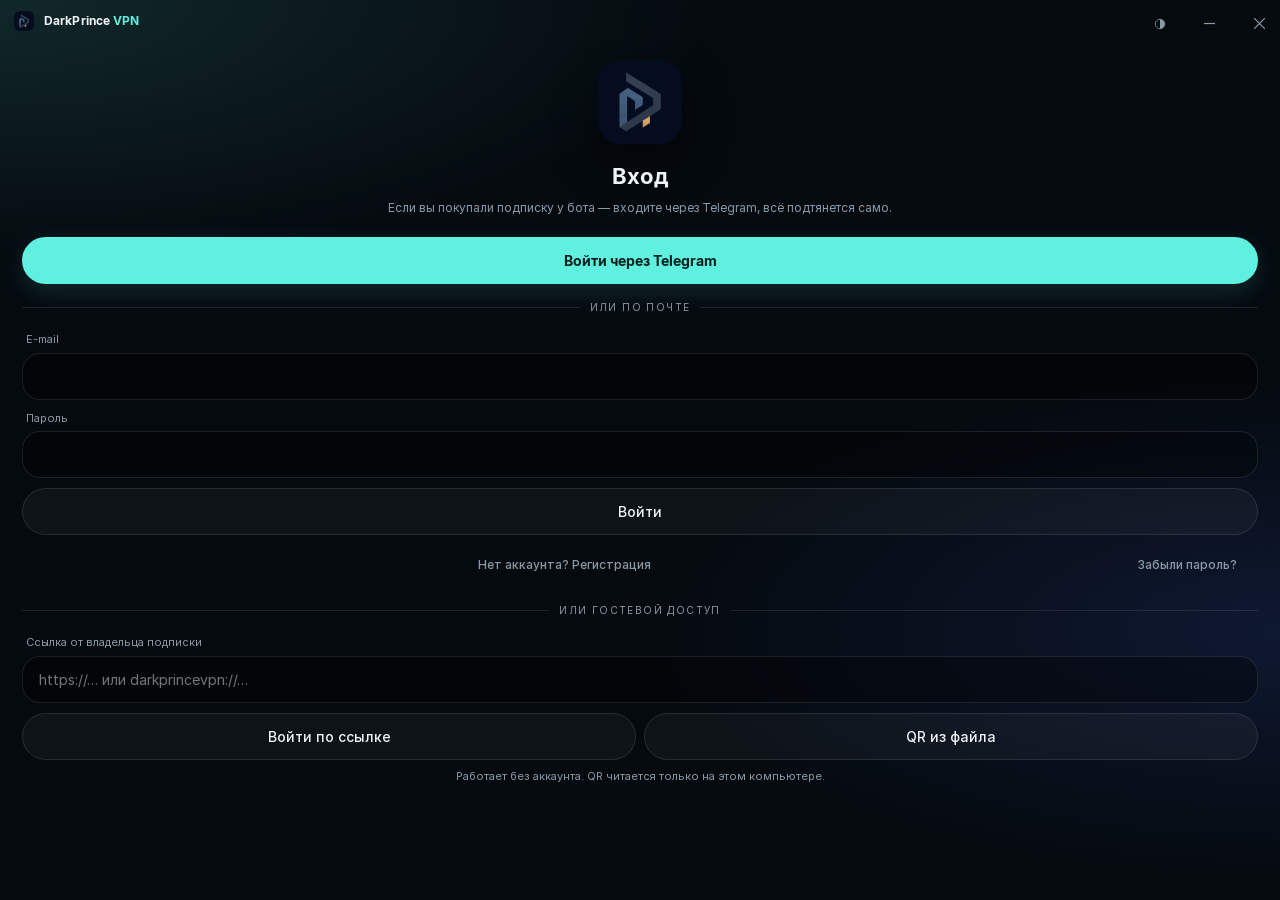
==== commit 5adbea67: "Десктоп: вкладки с нижним островом, кнопка «Обновить серверы» Co-Authored-By: Claude Sonnet 5.5 <nor" ====
--- a/ui/index.html
+++ b/ui/index.html
@@ -89,6 +89,7 @@
 
         <!-- ================= ГЛАВНОЕ ================= -->
         <section id="home" class="hidden">
+          <div class="tab active" data-tab="home">
             <div class="power-wrap">
                 <!-- Карта живёт под кнопкой: она подсказывает, куда идёт
                      трафик, но спорить с кнопкой за внимание не должна. -->
@@ -125,7 +126,13 @@
             </div>
             <p class="tiny muted" id="modeHint" style="margin:8px 4px 14px"></p>
 
-            <p class="section">Сервер</p>
+            <p class="section with-action">
+                <span>Сервер</span>
+                <button class="ghost small refresh-servers" id="refreshServers" title="Обновить список серверов">
+                    <svg width="14" height="14" viewBox="0 0 24 24" fill="none" stroke="currentColor" stroke-width="2.2" stroke-linecap="round" stroke-linejoin="round"><path d="M21 12a9 9 0 1 1-2.6-6.4"/><path d="M21 3v6h-6"/></svg>
+                    Обновить серверы
+                </button>
+            </p>
             <div class="card">
                 <button class="pick" id="serverPick">
                     <span class="dot"></span>
@@ -137,7 +144,10 @@
                     <span class="chev">›</span>
                 </button>
             </div>
-
+          </div>
+
+          <div class="tab" data-tab="account">
+            <h2 class="page-title">Аккаунт</h2>
             <p class="section">Подписка</p>
 
             <!-- Появляется, только если подписок несколько: одну переключать
@@ -160,7 +170,7 @@
                         <div class="tiny muted" id="planState"></div>
                     </div>
                     <div style="text-align:right">
-                        <div class="gold" style="font-size:26px;font-weight:600;line-height:1" id="days">—</div>
+                        <div class="gold" style="font-size:20px;font-weight:700;line-height:1" id="days">—</div>
                         <div class="tiny muted" id="daysWord"></div>
                     </div>
                 </div>
@@ -194,6 +204,10 @@
                 </div>
             </div>
 
+          </div>
+
+          <div class="tab" data-tab="more">
+            <h2 class="page-title">Ещё</h2>
             <p class="section">Запуск</p>
             <div class="card">
                 <label class="switch-row">
@@ -226,8 +240,22 @@
                 <button class="ghost small" id="refresh">Обновить</button>
                 <button class="ghost small" id="logout">Выйти из аккаунта</button>
             </div>
+          </div>
         </section>
     </main>
+
+    <!-- ================= НИЖНЯЯ ПАНЕЛЬ ================= -->
+    <nav class="dock" id="dock" aria-label="Разделы">
+        <button data-go="home" class="active">
+            <svg viewBox="0 0 24 24"><path d="M12 2v9"/><path d="M18.4 6.6a8.5 8.5 0 1 1-12.8 0"/></svg><span>Главная</span>
+        </button>
+        <button data-go="account">
+            <svg viewBox="0 0 24 24"><circle cx="12" cy="8" r="4"/><path d="M4 21c0-4.4 3.6-7 8-7s8 2.6 8 7"/></svg><span>Аккаунт</span>
+        </button>
+        <button data-go="more">
+            <svg viewBox="0 0 24 24"><circle cx="5" cy="12" r="1.6"/><circle cx="12" cy="12" r="1.6"/><circle cx="19" cy="12" r="1.6"/></svg><span>Ещё</span>
+        </button>
+    </nav>
 
     <!-- ================= СПИСОК СЕРВЕРОВ ================= -->
     <div class="sheet hidden" id="sheet">
--- a/ui/app.css
+++ b/ui/app.css
@@ -1,15 +1,12 @@
-/* Оформление то же, что на сайте: тёмно-синий фон, золото, скруглённые
-   карточки. Окно безрамочное, поэтому заголовок нарисован сам. */
-
-/* Шрифты те же, что в приложении на Android: Unbounded — заголовки и крупные
-   цифры, Manrope — весь текст. Лежат рядом: окно не ходит в сеть за
+/* Оформление «Аква», как в приложении на Android: стекло, бирюза, крупные скругления. Окно безрамочное, поэтому заголовок нарисован сам. */
+
+/* Шрифт Inter, тот же, что в приложении на Android. Лежат рядом: окно не ходит в сеть за
    оформлением, и без интернета приложение выглядит так же. */
-@font-face { font-family: "Manrope"; src: url("fonts/manrope-400.ttf") format("truetype"); font-weight: 400; font-display: block; }
-@font-face { font-family: "Manrope"; src: url("fonts/manrope-500.ttf") format("truetype"); font-weight: 500; font-display: block; }
-@font-face { font-family: "Manrope"; src: url("fonts/manrope-600.ttf") format("truetype"); font-weight: 600; font-display: block; }
-@font-face { font-family: "Manrope"; src: url("fonts/manrope-700.ttf") format("truetype"); font-weight: 700; font-display: block; }
-@font-face { font-family: "Unbounded"; src: url("fonts/unbounded-500.ttf") format("truetype"); font-weight: 500; font-display: block; }
-@font-face { font-family: "Unbounded"; src: url("fonts/unbounded-700.ttf") format("truetype"); font-weight: 700; font-display: block; }
+
+@font-face { font-family: "Inter"; src: url("fonts/inter_regular.ttf") format("truetype"); font-weight: 400; font-display: block; }
+@font-face { font-family: "Inter"; src: url("fonts/inter_medium.ttf") format("truetype"); font-weight: 500; font-display: block; }
+@font-face { font-family: "Inter"; src: url("fonts/inter_semibold.ttf") format("truetype"); font-weight: 600; font-display: block; }
+@font-face { font-family: "Inter"; src: url("fonts/inter_bold.ttf") format("truetype"); font-weight: 700; font-display: block; }
 
 /* Тема выбирается атрибутом data-theme. Он же вешается на образцы в окне
    выбора — поэтому селектор не привязан к html: один и тот же набор
@@ -17,45 +14,43 @@
 
    :root оставлен вместе с «ночью» на случай, если скрипт не отработал:
    без него страница осталась бы вообще без цветов. */
+/* «Аква» — как на Android: стекло на глубоком тёмном фоне, бирюза и синий. */
 :root,
 [data-theme="night"] {
     color-scheme: dark;
-    --bg: #0a0e17;
-    --surface: rgba(23, 34, 54, 0.72);
-    --surface-solid: #121a29;
-    --outline: rgba(94, 116, 160, 0.28);
-    --accent: #cfaa62;
-    --accent-soft: rgba(207, 170, 98, 0.16);
-    --accent-line: rgba(207, 170, 98, 0.4);
-    --accent-hover: rgba(207, 170, 98, 0.55);
-    --accent-hi: #dfbb72;
-    --accent-lo: #c09347;
-    --on-accent: #1a1408;
-    --accent-2: #5e8bff;
-    --text: #edf0f7;
-    --muted: #9aa6bd;
-    --danger: #e05b5b;
-    --danger-bg: rgba(224, 91, 91, 0.12);
-    --danger-line: rgba(224, 91, 91, 0.4);
-    --danger-text: #f0b4b4;
-    --ok: #5fbf7f;
-    --info-text: #e8d3a8;
-    /* Осветление поверх фона: наведение, выбранный сегмент, блик. На тёмных
-       темах это белый с малой прозрачностью, на светлых — наоборот тёмный,
-       иначе «подсветка» на белом фоне не видна вовсе. */
+    --bg: #050a0f;
+    --surface: rgba(255, 255, 255, 0.065);
+    --surface-solid: #0e1720;
+    --outline: rgba(255, 255, 255, 0.1);
+    --accent: #5ff0df;
+    --accent-soft: rgba(95, 240, 223, 0.14);
+    --accent-line: rgba(95, 240, 223, 0.38);
+    --accent-hover: rgba(95, 240, 223, 0.55);
+    --accent-hi: #8ff7ea;
+    --accent-lo: #2fc9bb;
+    --on-accent: #03201d;
+    --accent-2: #466eff;
+    --accent-2-rgb: 70, 110, 255;
+    --text: #eef4f6;
+    --muted: #8a9aa5;
+    --danger: #ff6b6b;
+    --danger-bg: rgba(255, 107, 107, 0.12);
+    --danger-line: rgba(255, 107, 107, 0.4);
+    --danger-text: #ffb8b8;
+    --ok: #5ff0df;
+    --info-text: #b9f5ee;
     --wash: rgba(255, 255, 255, 0.07);
-    --wash-soft: rgba(255, 255, 255, 0.05);
-    --gloss: rgba(255, 255, 255, 0.06);
-    /* Утопленные места: поля ввода, полоса трафика, подложка сегментов. */
-    --sink: rgba(10, 14, 23, 0.55);
-    --scrim: rgba(6, 9, 16, 0.62);
+    --wash-soft: rgba(255, 255, 255, 0.04);
+    --gloss: rgba(255, 255, 255, 0.07);
+    --sink: rgba(0, 0, 0, 0.35);
+    --scrim: rgba(3, 6, 10, 0.66);
     --shadow: rgba(0, 0, 0, 0.5);
-    --power-hi: rgba(38, 52, 80, 0.9);
-    --power-lo: rgba(16, 23, 38, 0.95);
-    --blob-opacity: 0.26;
-    --good-rgb: 63, 182, 139;
-    --fair-rgb: 224, 169, 74;
-    --bad-rgb: 224, 91, 91;
+    --power-hi: rgba(255, 255, 255, 0.1);
+    --power-lo: rgba(255, 255, 255, 0.03);
+    --blob-opacity: 0.5;
+    --good-rgb: 95, 240, 223;
+    --fair-rgb: 255, 190, 80;
+    --bad-rgb: 255, 107, 107;
 }
 
 [data-theme="sunset"] {
@@ -72,6 +67,7 @@
     --accent-lo: #e06b3e;
     --on-accent: #2a1206;
     --accent-2: #c77dff;
+    --accent-2-rgb: 199, 125, 255;
     --text: #f7edf3;
     --muted: #bca6c4;
     --danger: #e05b5b;
@@ -88,7 +84,7 @@
     --shadow: rgba(0, 0, 0, 0.5);
     --power-hi: rgba(66, 46, 80, 0.9);
     --power-lo: rgba(34, 24, 42, 0.95);
-    --blob-opacity: 0.3;
+    --blob-opacity: 0.36;
     --good-rgb: 63, 182, 139;
     --fair-rgb: 224, 169, 74;
     --bad-rgb: 224, 91, 91;
@@ -108,6 +104,7 @@
     --accent-lo: #4338ca;
     --on-accent: #ffffff;
     --accent-2: #1d9bdb;
+    --accent-2-rgb: 29, 155, 219;
     --text: #161a38;
     --muted: #5b6488;
     --danger: #c2413f;
@@ -124,7 +121,7 @@
     --shadow: rgba(30, 40, 80, 0.18);
     --power-hi: #ffffff;
     --power-lo: #dde5f4;
-    --blob-opacity: 0.22;
+    --blob-opacity: 0.26;
     --good-rgb: 46, 158, 102;
     --fair-rgb: 176, 125, 30;
     --bad-rgb: 194, 65, 63;
@@ -144,6 +141,7 @@
     --accent-lo: #1c1c1e;
     --on-accent: #ffffff;
     --accent-2: #5a5a62;
+    --accent-2-rgb: 90, 90, 98;
     --text: #121214;
     --muted: #6a6a72;
     --danger: #b23a38;
@@ -160,7 +158,7 @@
     --shadow: rgba(0, 0, 0, 0.14);
     --power-hi: #ffffff;
     --power-lo: #e3e3e6;
-    --blob-opacity: 0.16;
+    --blob-opacity: 0.18;
     --good-rgb: 46, 158, 102;
     --fair-rgb: 176, 125, 30;
     --bad-rgb: 194, 65, 63;
@@ -171,7 +169,7 @@
        для нажатий — с лёгким перелётом, как пружина. */
     --ease: cubic-bezier(0.22, 1, 0.36, 1);
     --spring: cubic-bezier(0.34, 1.56, 0.64, 1);
-    --display: "Unbounded", "Manrope", system-ui, sans-serif;
+    --display: "Inter", system-ui, sans-serif;
 }
 
 * {
@@ -187,10 +185,15 @@
     overflow: hidden;
 }
 
+/* Фон: холодное сияние сверху и сбоку. Золото — только за кнопкой и только
+   при подключении (см. .blob): раньше три пятна давали бурую муть по краям. */
 body {
-    background: var(--bg);
+    background:
+        radial-gradient(80% 42% at 0% 0%, rgba(95, 240, 223, 0.13), transparent 70%),
+        radial-gradient(70% 40% at 100% 70%, rgba(var(--accent-2-rgb), 0.14), transparent 70%),
+        var(--bg);
     color: var(--text);
-    font: 14px/1.5 "Manrope", "Segoe UI Variable Display", "Segoe UI", system-ui, sans-serif;
+    font: 14px/1.5 "Inter", "Segoe UI Variable Display", "Segoe UI", system-ui, sans-serif;
     font-feature-settings: "tnum" 0;
     -webkit-font-smoothing: antialiased;
     text-rendering: optimizeLegibility;
@@ -211,16 +214,17 @@
     position: absolute;
     border-radius: 50%;
     filter: blur(78px);
-    opacity: var(--blob-opacity);
+    opacity: 0;
     animation: drift 26s ease-in-out infinite alternate;
     transition: opacity 0.8s;
 }
 
-.blob.a { width: 340px; height: 340px; left: -18%; top: -10%; background: var(--accent); }
-.blob.b { width: 320px; height: 320px; right: -20%; top: 18%; background: var(--accent-2); animation-duration: 33s; }
-.blob.c { width: 300px; height: 300px; left: 10%; bottom: -14%; background: var(--accent); animation-duration: 29s; }
-
-body.connected .blob { opacity: 0.42; }
+/* Одно пятно — за кнопкой; загорается при подключении. */
+.blob.a { width: 320px; height: 320px; left: 50%; top: 120px; margin-left: -150px; background: var(--accent); }
+.blob.b,
+.blob.c { display: none; }
+
+body.connected .blob.a { opacity: var(--blob-opacity); }
 
 @keyframes drift {
     from { transform: translate(-26px, -18px) scale(1); }
@@ -300,10 +304,10 @@
 .card {
     background: var(--surface);
     border: 1px solid var(--outline);
-    border-radius: 20px;
-    padding: 16px;
-    backdrop-filter: blur(14px);
-    margin-bottom: 12px;
+    border-radius: 24px;
+    padding: 16px 18px;
+    backdrop-filter: blur(18px);
+    margin-bottom: 14px;
     box-shadow: inset 0 1px 0 var(--gloss);
     transition: border-color 0.3s var(--ease), box-shadow 0.3s var(--ease), transform 0.3s var(--ease);
 }
@@ -311,12 +315,24 @@
 .card:hover { border-color: var(--accent-line); box-shadow: inset 0 1px 0 var(--gloss), 0 10px 28px var(--shadow); }
 
 .section {
-    font-size: 10px;
+    font-size: 13px;
     font-weight: 700;
-    letter-spacing: 1.4px;
-    text-transform: uppercase;
+    letter-spacing: 0;
     color: var(--muted);
-    margin: 0 0 8px 4px;
+    margin: 2px 0 8px 2px;
+    display: flex;
+    align-items: center;
+    gap: 8px;
+}
+
+/* золотая чёрточка перед названием раздела */
+.section::before {
+    content: none;
+    width: 10px;
+    height: 2px;
+    border-radius: 2px;
+    background: var(--accent);
+    flex: none;
 }
 
 .muted { color: var(--muted); }
@@ -335,8 +351,8 @@
     color: var(--text);
     background: var(--wash-soft);
     border: 1px solid var(--outline);
-    border-radius: 14px;
-    padding: 11px 16px;
+    border-radius: 999px;
+    padding: 12px 20px;
     cursor: pointer;
     transition: border-color 0.2s var(--ease), background 0.2s var(--ease), color 0.2s var(--ease),
         box-shadow 0.25s var(--ease), transform 0.35s var(--spring);
@@ -347,11 +363,11 @@
 button:disabled { opacity: 0.45; cursor: default; transform: none; border-color: var(--outline); }
 
 button.primary {
-    background: linear-gradient(180deg, var(--accent-hi), var(--accent-lo));
+    background: var(--accent);
     border-color: transparent;
     color: var(--on-accent);
     font-weight: 700;
-    box-shadow: 0 8px 22px var(--accent-soft), inset 0 1px 0 rgba(255, 255, 255, 0.25);
+    box-shadow: 0 8px 26px var(--accent-soft);
 }
 
 button.primary:hover { box-shadow: 0 12px 30px var(--accent-line), inset 0 1px 0 rgba(255, 255, 255, 0.3); transform: translateY(-1px); }
@@ -367,8 +383,8 @@
     color: var(--text);
     background: var(--sink);
     border: 1px solid var(--outline);
-    border-radius: 12px;
-    padding: 11px 13px;
+    border-radius: 18px;
+    padding: 12px 16px;
     -webkit-user-select: text;
     user-select: text;
 }
@@ -456,7 +472,7 @@
     position: relative;
     display: grid;
     place-items: center;
-    padding: 28px 0 0;
+    padding: 14px 0 0;
 }
 
 /* Карта выходит за поля main: у неё растворяются края, и обрезать её ровно
@@ -483,32 +499,40 @@
     z-index: 1;
     display: grid;
     place-items: center;
-    width: 276px;
-    height: 276px;
+    width: 252px;
+    height: 252px;
 }
 
 /* тонкое кольцо по краю сцены */
 .power-stage::before {
     content: "";
     position: absolute;
-    inset: 18px;
+    inset: 10px;
     border-radius: 50%;
     border: 1px solid var(--wash);
 }
 
-/* пунктирное кольцо вплотную к кнопке */
+/* Ободок с насечками вплотную к кнопке, как у часов. Насечки — конический
+   градиент, а маска оставляет от него только узкое кольцо. Цвет лежит в
+   переменной: подключено — золото, подключаемся — синий. */
 .power-stage::after {
     content: "";
     position: absolute;
-    inset: 32px;
+    inset: 24px;
     border-radius: 50%;
-    border: 1px dashed var(--outline);
-    transition: border-color 0.6s var(--ease);
-}
-
-body.connected .power-stage::after { border-color: var(--accent-line); }
+    --tick: var(--outline);
+    background: repeating-conic-gradient(var(--tick) 0 1deg, transparent 1deg 6deg);
+    -webkit-mask: radial-gradient(farthest-side, transparent calc(100% - 7px), #000 calc(100% - 6px));
+    mask: radial-gradient(farthest-side, transparent calc(100% - 7px), #000 calc(100% - 6px));
+}
+
+body.connected .power-stage::after {
+    --tick: var(--accent);
+    animation: spin 60s linear infinite;
+}
+
 body.busy .power-stage::after {
-    border-color: rgba(94, 139, 255, 0.55);
+    --tick: rgba(94, 139, 255, 0.75);
     animation: spin 6s linear infinite;
 }
 
@@ -534,9 +558,9 @@
 /* две волны: расходятся от кнопки к краю сцены, по очереди */
 .halo i {
     position: absolute;
-    inset: 45px;
+    inset: 42px;
     border-radius: 50%;
-    border: 2px solid var(--accent);
+    border: 1.5px solid var(--accent);
     opacity: 0;
 }
 
@@ -551,8 +575,8 @@
 .power {
     position: relative;
     z-index: 1;
-    width: 186px;
-    height: 186px;
+    width: 168px;
+    height: 168px;
     border-radius: 50%;
     border: 1px solid var(--outline);
     background: radial-gradient(circle at 50% 35%, var(--power-hi), var(--power-lo));
@@ -582,11 +606,11 @@
 .power svg {
     position: relative;
     z-index: 1;
-    width: 66px;
-    height: 66px;
+    width: 58px;
+    height: 58px;
     stroke: var(--muted);
     fill: none;
-    stroke-width: 2.2;
+    stroke-width: 2;
     transition: stroke 0.6s var(--ease), transform 0.6s var(--spring);
 }
 
@@ -597,7 +621,7 @@
 
 body.connected .power {
     border-color: transparent;
-    box-shadow: 0 18px 50px var(--accent-line);
+    box-shadow: 0 16px 46px var(--accent-line), 0 0 0 6px var(--accent-soft);
     animation: breathe 2.6s ease-in-out infinite alternate;
 }
 
@@ -626,13 +650,14 @@
 
 /* Крупное слово и строка под ним: «защищено или нет» читается за полсекунды,
    остальное — потом. */
-.status { text-align: center; margin: 4px 0 18px; }
+.status { text-align: center; margin: 2px 0 16px; }
 
 #stateTitle {
     margin: 0 0 4px;
     font-family: var(--display);
     font-weight: 700;
-    font-size: 25px;
+    font-size: 26px;
+    letter-spacing: -0.5px;
     line-height: 1.25;
     color: var(--muted);
     transition: color 0.5s var(--ease);
@@ -647,37 +672,93 @@
     color: var(--muted);
 }
 
+/* зелёная точка «на связи» перед подписью */
+body.connected #stateText::before {
+    content: "";
+    display: inline-block;
+    width: 7px;
+    height: 7px;
+    border-radius: 50%;
+    background: var(--ok);
+    box-shadow: 0 0 0 4px rgba(var(--good-rgb), 0.18);
+    margin-right: 8px;
+    vertical-align: 1px;
+}
+
 .status.changed { animation: fade-up 0.35s var(--ease); }
 
 @keyframes fade-up { from { opacity: 0; transform: translateY(6px); } }
 
 /* ---------- получено и отправлено ---------- */
 
+/* Одна карточка на оба числа, с разделителем и стрелками: две отдельные
+   коробки занимали столько же места, сколько кнопка, и спорили с ней. */
 .stats {
     display: grid;
     grid-template-columns: 1fr 1fr;
-    gap: 12px;
     margin: -4px 0 18px;
+    background: linear-gradient(180deg, var(--wash-soft), transparent), var(--surface);
+    border: 1px solid var(--outline);
+    border-radius: 18px;
+    backdrop-filter: blur(14px);
+    box-shadow: inset 0 1px 0 var(--gloss);
     animation: slide-in 0.45s var(--ease);
 }
 
 .stat {
-    background: var(--surface);
-    border: 1px solid var(--outline);
-    border-radius: 20px;
-    padding: 12px 16px 13px;
-    backdrop-filter: blur(14px);
-}
-
-.stat span { display: block; font-size: 12px; font-weight: 600; color: var(--muted); }
+    position: relative;
+    padding: 12px 14px 12px 50px;
+    min-width: 0;
+    --stat-rgb: var(--good-rgb);
+    --stat-ink: var(--ok);
+}
+
+.stat + .stat {
+    border-left: 1px solid var(--outline);
+    --stat-rgb: var(--accent-2-rgb);
+    --stat-ink: var(--accent-2);
+}
+
+/* плашка под стрелкой */
+.stat::before {
+    content: "";
+    position: absolute;
+    left: 14px;
+    top: 50%;
+    width: 26px;
+    height: 26px;
+    margin-top: -13px;
+    border-radius: 9px;
+    background: rgba(var(--stat-rgb), 0.15);
+}
+
+/* стрелка: вниз — получено, вверх — отправлено */
+.stat::after {
+    content: "";
+    position: absolute;
+    left: 20px;
+    top: 50%;
+    width: 14px;
+    height: 14px;
+    margin-top: -7px;
+    background: var(--stat-ink);
+    -webkit-mask: url("data:image/svg+xml,%3Csvg xmlns='http://www.w3.org/2000/svg' viewBox='0 0 24 24' fill='none' stroke='black' stroke-width='3' stroke-linecap='round' stroke-linejoin='round'%3E%3Cpath d='M12 4v16M5 13l7 7 7-7'/%3E%3C/svg%3E") center / contain no-repeat;
+    mask: url("data:image/svg+xml,%3Csvg xmlns='http://www.w3.org/2000/svg' viewBox='0 0 24 24' fill='none' stroke='black' stroke-width='3' stroke-linecap='round' stroke-linejoin='round'%3E%3Cpath d='M12 4v16M5 13l7 7 7-7'/%3E%3C/svg%3E") center / contain no-repeat;
+}
+
+.stat + .stat::after { transform: rotate(180deg); }
+
+.stat span { display: block; font-size: 11px; font-weight: 600; color: var(--muted); }
 
 .stat b {
     display: block;
-    margin-top: 2px;
+    margin-top: 1px;
     font-family: var(--display);
     font-weight: 500;
-    font-size: 21px;
+    font-size: 16px;
     white-space: nowrap;
+    overflow: hidden;
+    text-overflow: ellipsis;
 }
 
 /* ---------- переключатель режима ---------- */
@@ -687,9 +768,9 @@
     display: grid;
     grid-template-columns: 1fr 1fr;
     gap: 4px;
-    background: var(--sink);
+    background: var(--surface);
     border: 1px solid var(--outline);
-    border-radius: 16px;
+    border-radius: 999px;
     padding: 4px;
 }
 
@@ -703,9 +784,10 @@
     bottom: 4px;
     left: 4px;
     width: calc(50% - 6px);
-    border-radius: 12px;
-    background: var(--wash);
-    box-shadow: inset 0 0 0 1px var(--accent-line), 0 4px 14px var(--shadow);
+    border-radius: 999px;
+    /* выбранный режим залит цветом темы: видно с первого взгляда */
+    background: var(--accent);
+    box-shadow: 0 6px 18px var(--accent-soft);
     transition: transform 0.45s var(--spring);
 }
 
@@ -715,15 +797,15 @@
     position: relative;
     border: 0;
     background: transparent;
-    border-radius: 12px;
+    border-radius: 999px;
     padding: 9px 6px;
     font-size: 13px;
     font-weight: 600;
     color: var(--muted);
 }
 
-.segmented button:hover { color: var(--text); }
-.segmented button[aria-selected="true"] { color: var(--accent); }
+.segmented button:not([aria-selected="true"]):hover { color: var(--text); }
+.segmented button[aria-selected="true"] { color: var(--on-accent); font-weight: 700; }
 
 /* ---------- строки ---------- */
 
@@ -740,14 +822,20 @@
 .kv .k { color: var(--muted); }
 
 .bar {
-    height: 5px;
+    height: 6px;
     border-radius: 999px;
     background: var(--sink);
     overflow: hidden;
     margin: 10px 0 4px;
 }
 
-.bar > i { display: block; height: 100%; background: linear-gradient(90deg, var(--accent), var(--accent-hi)); }
+.bar > i {
+    display: block;
+    height: 100%;
+    border-radius: 999px;
+    background: linear-gradient(90deg, var(--accent), var(--accent-hi));
+    box-shadow: 0 0 10px var(--accent-line);
+}
 
 .pick {
     display: flex;
@@ -796,7 +884,7 @@
     overflow-y: auto;
     background: var(--surface-solid);
     border-top: 1px solid var(--outline);
-    border-radius: 22px 22px 0 0;
+    border-radius: 28px 28px 0 0;
     padding: 8px 16px 18px;
     box-shadow: 0 -18px 50px var(--shadow);
     animation: rise 0.45s var(--ease);
@@ -1039,9 +1127,11 @@
 .sheet .section.with-action {
     display: flex;
     align-items: center;
-    justify-content: space-between;
-    gap: 12px;
-}
+    gap: 8px;
+}
+
+/* чёрточка и название держатся слева вместе, кнопка уходит вправо */
+.sheet .section.with-action > span { margin-right: auto; }
 
 /* ---------- значки транспорта ---------- */
 
@@ -1142,16 +1232,16 @@
 
 /* Экран входа и главный появляются плавно, блок за блоком. */
 #auth:not(.hidden) > *,
-#home:not(.hidden) > * {
+#home:not(.hidden) .tab.active > * {
     animation: slide-in 0.55s var(--ease) both;
 }
 
-#auth > :nth-child(2), #home > :nth-child(2) { animation-delay: 0.04s; }
-#auth > :nth-child(3), #home > :nth-child(3) { animation-delay: 0.08s; }
-#auth > :nth-child(4), #home > :nth-child(4) { animation-delay: 0.12s; }
-#auth > :nth-child(5), #home > :nth-child(5) { animation-delay: 0.16s; }
-#auth > :nth-child(6), #home > :nth-child(6) { animation-delay: 0.2s; }
-#auth > :nth-child(n + 7), #home > :nth-child(n + 7) { animation-delay: 0.24s; }
+#auth > :nth-child(2), .tab > :nth-child(2) { animation-delay: 0.04s; }
+#auth > :nth-child(3), .tab > :nth-child(3) { animation-delay: 0.08s; }
+#auth > :nth-child(4), .tab > :nth-child(4) { animation-delay: 0.12s; }
+#auth > :nth-child(5), .tab > :nth-child(5) { animation-delay: 0.16s; }
+#auth > :nth-child(6), .tab > :nth-child(6) { animation-delay: 0.2s; }
+#auth > :nth-child(n + 7), .tab > :nth-child(n + 7) { animation-delay: 0.24s; }
 
 /* Крупные цифры — тем же шрифтом, что заголовки, как на Android. */
 #days {
@@ -1171,3 +1261,65 @@
         scroll-behavior: auto !important;
     }
 }
+
+/* «Аква»: огни городов на карте — бирюзовые, а не жёлтые */
+[data-theme="night"] .map { filter: hue-rotate(135deg) saturate(1.2); }
+
+/* ---------- вкладки и нижний «остров» (как на Android) ---------- */
+.tab { display: none; }
+.tab.active { display: block; }
+main { padding-bottom: 104px; }
+
+.page-title {
+    margin: 6px 4px 16px;
+    font-size: 30px;
+    font-weight: 700;
+    letter-spacing: -0.8px;
+}
+
+.dock {
+    position: fixed;
+    left: 50%;
+    bottom: 16px;
+    transform: translateX(-50%);
+    z-index: 20;
+    display: flex;
+    gap: 4px;
+    padding: 6px;
+    border-radius: 999px;
+    background: rgba(14, 22, 30, 0.72);
+    border: 1px solid var(--outline);
+    backdrop-filter: blur(22px);
+    box-shadow: 0 14px 40px var(--shadow), inset 0 1px 0 var(--gloss);
+}
+
+body:has(#home.hidden) .dock { display: none; }
+
+.dock button {
+    display: flex;
+    align-items: center;
+    gap: 0;
+    border: 0;
+    background: transparent;
+    color: var(--muted);
+    padding: 11px 14px;
+    border-radius: 999px;
+    font-weight: 600;
+    font-size: 13px;
+    transition: background 0.3s var(--ease), color 0.3s var(--ease), padding 0.3s var(--ease), gap 0.3s var(--ease);
+}
+
+.dock button svg { width: 20px; height: 20px; fill: none; stroke: currentColor; stroke-width: 2; stroke-linecap: round; stroke-linejoin: round; }
+.dock button span { max-width: 0; overflow: hidden; white-space: nowrap; transition: max-width 0.35s var(--ease); }
+.dock button.active { background: var(--accent); color: var(--on-accent); gap: 8px; padding: 11px 18px; box-shadow: 0 4px 18px var(--accent-soft); }
+.dock button.active span { max-width: 90px; }
+.dock button:not(.active):hover { color: var(--text); background: var(--wash); border-color: transparent; }
+
+/* кнопка «Обновить серверы» */
+.refresh-servers { display: inline-flex; align-items: center; gap: 6px; color: var(--accent); font-weight: 600; padding: 6px 12px; }
+.refresh-servers:hover { color: var(--accent-hi); }
+.refresh-servers.spinning svg { animation: spin 0.8s linear infinite; }
+main .section.with-action { align-items: center; }
+main .section.with-action > span { margin-right: auto; }
+/* свечение за кнопкой нужно только на главной */
+body:has(.tab[data-tab="home"]:not(.active)) .blob.a { opacity: 0; }
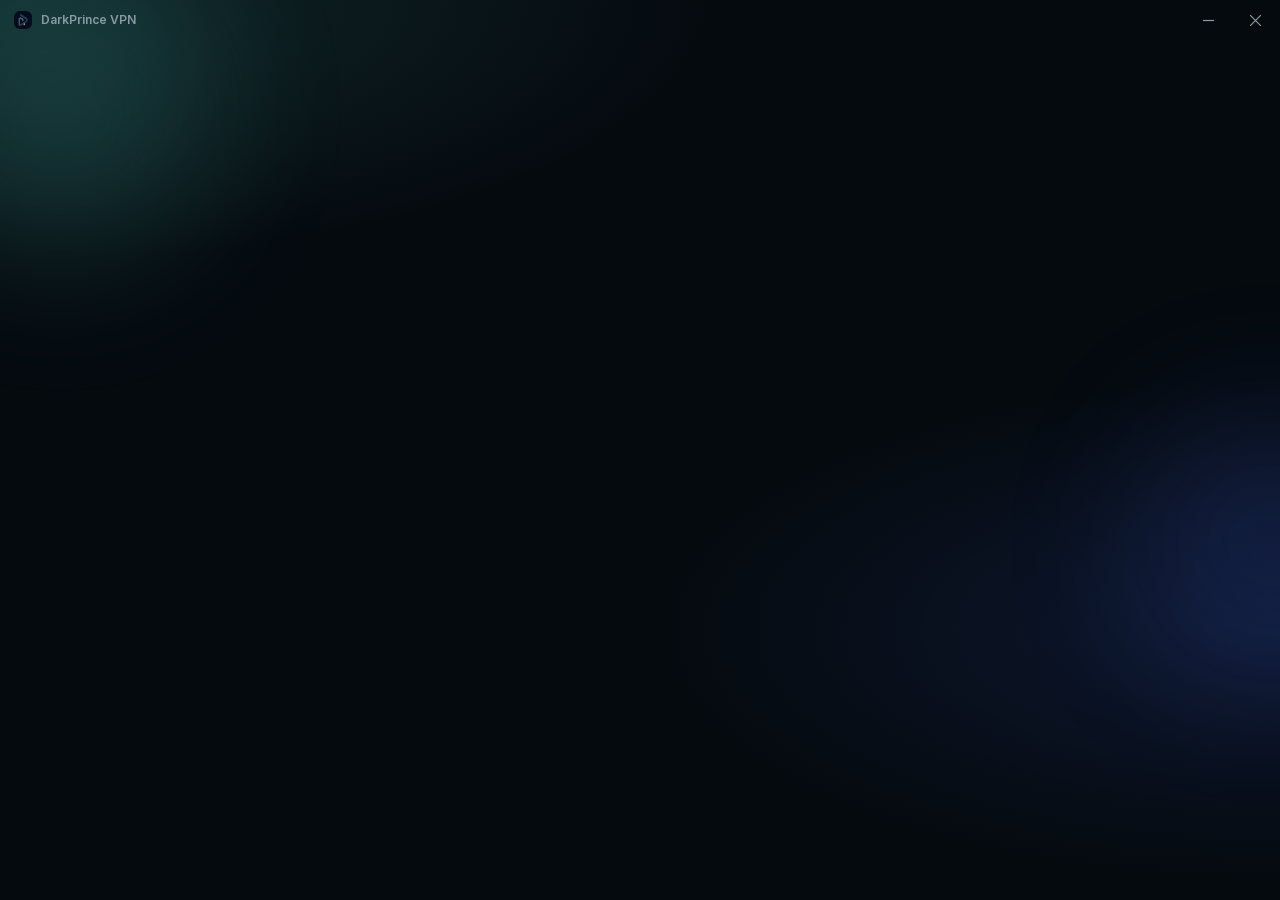
==== commit 5ea030cd: "Десктоп как на телефоне: лента главной, четыре вкладки, серверы на главной Главная повторяет Android" ====
--- a/ui/index.html
+++ b/ui/index.html
@@ -11,8 +11,29 @@
     </script>
 </head>
 
-<body>
-    <div class="blobs">
+<body data-tab="home">
+    <!-- значки: один набор на всё окно, как AquaIcon на Android -->
+    <svg width="0" height="0" style="position:absolute" aria-hidden="true">
+        <symbol id="i-power" viewBox="0 0 24 24"><path d="M12 3v9"/><path d="M17.7 6.8a8 8 0 1 1-11.4 0"/></symbol>
+        <symbol id="i-shield" viewBox="0 0 24 24"><path d="M12 3l7.5 3v5.6c0 4.4-3 8-7.5 9.4-4.500-1.400-7.500-5-7.500-9.400V6z"/></symbol>
+        <symbol id="i-shield-ok" viewBox="0 0 24 24"><path d="M12 3l7.5 3v5.6c0 4.4-3 8-7.5 9.4-4.500-1.400-7.500-5-7.500-9.400V6z"/><path d="M8.800 12.200l2.300 2.300 4.200-4.400"/></symbol>
+        <symbol id="i-home" viewBox="0 0 24 24"><path d="M4 11l8-7 8 7v8.500a1 1 0 0 1-1 1H5a1 1 0 0 1-1-1z"/></symbol>
+        <symbol id="i-cart" viewBox="0 0 24 24"><path d="M3 4h2.500l2.200 10.500h10.300l2-7.500H7"/><circle cx="9.500" cy="19" r="1.300"/><circle cx="17" cy="19" r="1.300"/></symbol>
+        <symbol id="i-wallet" viewBox="0 0 24 24"><rect x="3" y="6" width="18" height="13" rx="3"/><path d="M3 10h18"/><path d="M15.500 14.500h2"/></symbol>
+        <symbol id="i-gear" viewBox="0 0 24 24"><circle cx="12" cy="12" r="3.200"/><path d="M12 2.800v3M12 18.200v3M2.800 12h3M18.200 12h3M5.500 5.500l2.100 2.100M16.400 16.400l2.100 2.100M5.500 18.500l2.100-2.100M16.400 7.600l2.100-2.100"/></symbol>
+        <symbol id="i-chev" viewBox="0 0 24 24"><path d="M9 5l7 7-7 7"/></symbol>
+        <symbol id="i-speed" viewBox="0 0 24 24"><path d="M4.500 17a8.500 8.500 0 1 1 15 0"/><path d="M12 14l4-4.500"/></symbol>
+        <symbol id="i-refresh" viewBox="0 0 24 24"><path d="M20 12a8 8 0 1 1-2.400-5.700"/><path d="M20 4v5h-5"/></symbol>
+        <symbol id="i-devices" viewBox="0 0 24 24"><rect x="3" y="5" width="13" height="10" rx="2"/><path d="M6 19h7"/><rect x="17" y="9" width="4.500" height="10" rx="1.500"/></symbol>
+        <symbol id="i-gift" viewBox="0 0 24 24"><circle cx="9" cy="9" r="3.200"/><path d="M3 20c0-3.300 2.700-5.500 6-5.500s6 2.200 6 5.500"/><path d="M18 8v6M15 11h6"/></symbol>
+        <symbol id="i-globe" viewBox="0 0 24 24"><circle cx="12" cy="12" r="8.500"/><path d="M3.500 12h17M12 3.500c2.500 2.300 3.800 5.200 3.800 8.500s-1.300 6.200-3.800 8.500c-2.500-2.300-3.800-5.200-3.800-8.500S9.500 5.800 12 3.500z"/></symbol>
+        <symbol id="i-mail" viewBox="0 0 24 24"><rect x="3" y="5.500" width="18" height="13" rx="3"/><path d="M4 8l8 5.500L20 8"/></symbol>
+        <symbol id="i-exit" viewBox="0 0 24 24"><path d="M14 4h4a2 2 0 0 1 2 2v12a2 2 0 0 1-2 2h-4"/><path d="M10 8l-4 4 4 4M6 12h9"/></symbol>
+        <symbol id="i-link" viewBox="0 0 24 24"><path d="M10 14a4 4 0 0 0 5.700 0l3-3a4 4 0 0 0-5.700-5.700l-1 1"/><path d="M14 10a4 4 0 0 0-5.700 0l-3 3a4 4 0 0 0 5.700 5.700l1-1"/></symbol>
+        <symbol id="i-check" viewBox="0 0 24 24"><path d="M5 12.500l4.500 4.500L19 7.500"/></symbol>
+    </svg>
+
+    <div class="blobs" aria-hidden="true">
         <div class="blob a"></div>
         <div class="blob b"></div>
         <div class="blob c"></div>
@@ -20,11 +41,8 @@
 
     <header class="titlebar" data-tauri-drag-region>
         <img src="logo.png" alt="" data-tauri-drag-region>
-        <span class="name" data-tauri-drag-region>DarkPrince <i>VPN</i></span>
+        <span class="name" data-tauri-drag-region>DarkPrince VPN</span>
         <span class="spacer" data-tauri-drag-region></span>
-        <button class="winbtn" id="themeButton" title="Оформление">
-            <svg width="12" height="12" viewBox="0 0 24 24"><circle cx="12" cy="12" r="9.5" fill="none" stroke="currentColor" stroke-width="1.6" /><path d="M12 2.5a9.5 9.5 0 0 1 0 19z" fill="currentColor" /></svg>
-        </button>
         <button class="winbtn" id="minimize" title="Свернуть">
             <svg width="11" height="11" viewBox="0 0 11 11"><path d="M0 5.5h11" stroke="currentColor" stroke-width="1.2" /></svg>
         </button>
@@ -35,19 +53,14 @@
 
     <main>
         <!-- ================= ВХОД ================= -->
-        <section id="auth">
+        <!-- Порядок как на Android: почта и пароль, затем «или» и круглая
+             кнопка Telegram, гостевой доступ — одной строкой внизу. -->
+        <section id="auth" class="hidden">
             <img class="logo" src="logo.png" alt="">
+            <div class="wordmark">DARKPRINCE</div>
             <h1 id="authTitle">Вход</h1>
-            <p class="lead" id="authLead">
-                Если вы покупали подписку у бота — входите через Telegram,
-                всё подтянется само.
-            </p>
 
             <div id="authMessage" class="msg hidden"></div>
-
-            <button class="primary block" id="telegramButton">Войти через Telegram</button>
-
-            <div class="divider">ИЛИ ПО ПОЧТЕ</div>
 
             <form id="emailForm">
                 <label class="field">
@@ -62,210 +75,220 @@
                     <span>Реферальный код (необязательно)</span>
                     <input type="text" id="referral">
                 </label>
-                <button class="block" id="emailSubmit" type="submit">Войти</button>
+                <button class="primary block" id="emailSubmit" type="submit">Войти</button>
             </form>
 
-            <div class="row" style="margin-top:8px">
-                <button class="ghost small grow" id="toggleRegister">Нет аккаунта? Регистрация</button>
-                <button class="ghost small" id="forgot">Забыли пароль?</button>
-            </div>
-
-            <div class="divider">ИЛИ ГОСТЕВОЙ ДОСТУП</div>
-
-            <form id="guestForm" class="guest-form">
-                <label class="field">
-                    <span>Ссылка от владельца подписки</span>
-                    <input type="text" id="guestLink" autocomplete="off"
-                        placeholder="https://… или darkprincevpn://…">
-                </label>
+            <button class="ghost small block" id="toggleRegister">Нет аккаунта? Зарегистрируйтесь</button>
+            <button class="ghost small block" id="forgot">Забыли пароль?</button>
+
+            <div class="divider">или</div>
+
+            <button class="tg-round" id="telegramButton" title="Войти через Telegram" aria-label="Войти через Telegram">
+                <svg viewBox="0 0 24 24"><path d="M20.700 4.300L3.900 10.800c-.800.300-.800 1.400 0 1.700l4.100 1.400 1.600 4.900c.200.700 1.100.900 1.600.400l2.300-2.200 4.100 3c.600.400 1.400.100 1.600-.600l2.800-13.500c.200-1-.700-1.800-1.300-1.600zM9.500 13.600l7.300-5.300-5.700 6.300-.300 3z"/></svg>
+            </button>
+
+            <button class="ghost small block" id="guestOpen">Вам дали доступ по ссылке или QR?</button>
+        </section>
+
+        <!-- ================= ПОСЛЕ ВХОДА ================= -->
+        <section id="home" class="hidden">
+
+          <!-- ===== Главная: лента, как на телефоне ===== -->
+          <div class="tab active" data-tab="home">
+            <div class="home-head">
+                <span class="brand">DARKPRINCE</span>
+                <span class="head-conn hidden" id="headConn"></span>
+            </div>
+
+            <div class="hero">
+                <button class="power" id="power" title="Подключиться">
+                    <svg class="ic off" viewBox="0 0 24 24"><use href="#i-power"/></svg><svg class="ic on" viewBox="0 0 24 24"><use href="#i-shield-ok"/></svg>
+                    <i class="arc" aria-hidden="true"></i>
+                </button>
+                <div class="status">
+                    <h2 id="stateTitle">Не защищено</h2>
+                    <p id="stateText">Нажмите, чтобы подключиться</p>
+                </div>
+            </div>
+
+            <button class="card sub-card" id="subscriptionCard">
+                <span class="tile"><svg class="ic" viewBox="0 0 24 24"><use href="#i-shield"/></svg></span>
+                <span class="grow">
+                    <b class="ellipsis" id="planName">Подписка</b>
+                    <span class="ellipsis" id="planState">Срок неизвестен</span>
+                </span>
+                <span class="chip hidden" id="days"></span>
+                <svg class="ic chev hidden" id="subMany" viewBox="0 0 24 24"><use href="#i-chev"/></svg>
+                <span class="traffic hidden" id="trafficRow">
+                    <span class="line"><span>Трафик</span><span id="traffic"></span></span>
+                    <span class="bar" id="trafficBar"><i style="width:0"></i></span>
+                </span>
+            </button>
+
+            <div id="serviceBanner" class="msg warn hidden"></div>
+            <div id="homeMessage" class="msg hidden"></div>
+
+            <div class="card hidden" id="guestAccessCard">
                 <div class="row">
-                    <button class="grow" id="guestSubmit" type="submit">Войти по ссылке</button>
-                    <button class="grow" id="guestQrButton" type="button">QR из файла</button>
+                    <div class="grow">
+                        <b>Гостевой доступ</b>
+                        <div class="tiny muted" id="guestAccessText"></div>
+                    </div>
+                    <button class="small" id="guestAccountLogin">Войти</button>
                 </div>
-                <input class="hidden" type="file" id="guestQrFile" accept="image/*">
-                <p class="tiny muted guest-note">Работает без аккаунта. QR читается только на этом компьютере.</p>
-            </form>
-        </section>
-
-        <!-- ================= ГЛАВНОЕ ================= -->
-        <section id="home" class="hidden">
-          <div class="tab active" data-tab="home">
-            <div class="power-wrap">
-                <!-- Карта живёт под кнопкой: она подсказывает, куда идёт
-                     трафик, но спорить с кнопкой за внимание не должна. -->
-                <canvas class="map" id="map" aria-hidden="true"></canvas>
-                <!-- Сцена кнопки, как на Android: свечение, тонкое и пунктирное
-                     кольца, две волны. Сама кнопка при подключении наливается
-                     золотом. -->
-                <div class="power-stage">
-                    <div class="halo" aria-hidden="true"><i></i><i></i></div>
-                    <button class="power" id="power" title="Подключиться">
-                        <svg viewBox="0 0 24 24" stroke-linecap="round">
-                            <path d="M18.36 6.64a9 9 0 1 1-12.73 0" />
-                            <path d="M12 2v10" />
-                        </svg>
-                    </button>
-                </div>
-            </div>
-            <div class="status">
-                <h2 id="stateTitle">Не защищено</h2>
-                <p id="stateText">Нажмите, чтобы подключиться</p>
-            </div>
-            <div class="stats hidden" id="stats">
-                <div class="stat"><span>Получено</span><b id="statDown">0 Б</b></div>
-                <div class="stat"><span>Отправлено</span><b id="statUp">0 Б</b></div>
-            </div>
-
-            <div id="homeMessage" class="msg hidden"></div>
-            <div id="serviceBanner" class="msg warn hidden"></div>
-
-            <p class="section">Режим</p>
+            </div>
+
             <div class="segmented" id="modes">
                 <button data-mode="proxy" aria-selected="true">Прокси</button>
                 <button data-mode="tun" aria-selected="false">Весь трафик</button>
             </div>
-            <p class="tiny muted" id="modeHint" style="margin:8px 4px 14px"></p>
-
-            <p class="section with-action">
-                <span>Сервер</span>
-                <button class="ghost small refresh-servers" id="refreshServers" title="Обновить список серверов">
-                    <svg width="14" height="14" viewBox="0 0 24 24" fill="none" stroke="currentColor" stroke-width="2.2" stroke-linecap="round" stroke-linejoin="round"><path d="M21 12a9 9 0 1 1-2.6-6.4"/><path d="M21 3v6h-6"/></svg>
-                    Обновить серверы
-                </button>
-            </p>
+            <p class="hint" id="modeHint"></p>
+
+            <div class="list-head">
+                <span id="serversTitle">СЕРВЕРЫ</span>
+                <button class="chip-btn" id="pingButton" title="Замерить задержку до серверов">
+                    <svg class="ic" viewBox="0 0 24 24"><use href="#i-speed"/></svg><span>Пинг</span>
+                </button>
+                <button class="chip-btn" id="refreshServers" title="Обновить список серверов">
+                    <svg class="ic" viewBox="0 0 24 24"><use href="#i-refresh"/></svg><span>Обновить</span>
+                </button>
+            </div>
+            <p class="hint" id="serverEmpty">Загружаю подписку…</p>
+            <div class="glass-list hidden" id="serverList"></div>
+          </div>
+
+          <!-- ===== Тарифы ===== -->
+          <div class="tab account-only" data-tab="plans">
+            <div class="page-head">
+                <h2>Тарифы</h2>
+                <p>Продление и смена тарифа</p>
+            </div>
+            <div id="plansMessage" class="msg hidden"></div>
+
+            <p class="section">Ваши подписки</p>
+            <div id="subsList"></div>
+
+            <p class="section">Выберите тариф</p>
+            <div id="tariffList"></div>
+          </div>
+
+          <!-- ===== Баланс ===== -->
+          <div class="tab account-only" data-tab="balance">
+            <div class="page-head">
+                <h2>Баланс</h2>
+                <p>Пополнение и промокоды</p>
+            </div>
+            <div id="balanceMessage" class="msg hidden"></div>
+
+            <div class="card balance-card">
+                <span class="label">На счёте</span>
+                <b id="balanceValue">—</b>
+                <button class="primary block" id="topup">Пополнить</button>
+                <span class="tiny muted">Оплата откроется в личном кабинете в браузере</span>
+            </div>
+
+            <p class="section">Промокод</p>
+            <form id="promoForm" class="promo">
+                <input type="text" id="promoCode" placeholder="Промокод" autocomplete="off">
+                <button id="promoSubmit" type="submit">Применить</button>
+            </form>
+          </div>
+
+          <!-- ===== Ещё ===== -->
+          <div class="tab" data-tab="more">
+            <div class="page-head">
+                <h2>Ещё</h2>
+                <p>Аккаунт, оформление и запуск</p>
+            </div>
+            <div id="moreMessage" class="msg hidden"></div>
+
+            <p class="section account-only">Аккаунт</p>
+            <div class="glass-list account-only">
+                <button class="item hidden" id="emailLinkOpen">
+                    <span class="tile"><svg class="ic" viewBox="0 0 24 24"><use href="#i-mail"/></svg></span>
+                    <span class="grow"><b>Привязать почту</b><span>Чтобы входить и без Telegram</span></span>
+                    <svg class="ic chev" viewBox="0 0 24 24"><use href="#i-chev"/></svg>
+                </button>
+                <button class="item" id="openDevices">
+                    <span class="tile"><svg class="ic" viewBox="0 0 24 24"><use href="#i-devices"/></svg></span>
+                    <span class="grow"><b>Подключённые устройства</b><span>Отключите лишние, чтобы освободить лимит</span></span>
+                    <svg class="ic chev" viewBox="0 0 24 24"><use href="#i-chev"/></svg>
+                </button>
+                <button class="item" id="openReferral">
+                    <span class="tile"><svg class="ic" viewBox="0 0 24 24"><use href="#i-gift"/></svg></span>
+                    <span class="grow"><b>Пригласить друга</b><span>Ссылка для приглашения и бонусы</span></span>
+                    <svg class="ic chev" viewBox="0 0 24 24"><use href="#i-chev"/></svg>
+                </button>
+                <button class="item" id="openCabinet">
+                    <span class="tile"><svg class="ic" viewBox="0 0 24 24"><use href="#i-globe"/></svg></span>
+                    <span class="grow"><b>Личный кабинет</b><span>Откроется в браузере</span></span>
+                    <svg class="ic chev" viewBox="0 0 24 24"><use href="#i-chev"/></svg>
+                </button>
+            </div>
+
+            <div class="card hidden" id="emailLinkCard" style="margin-top:12px"></div>
+
+            <p class="section">Оформление</p>
             <div class="card">
-                <button class="pick" id="serverPick">
-                    <span class="dot"></span>
-                    <span class="grow">
-                        <span class="ellipsis" id="serverName" style="display:block">Загружаю подписку…</span>
-                        <span class="tiny muted ellipsis" id="serverDesc" style="display:none"></span>
-                        <span class="badges" id="serverTransport"></span>
-                    </span>
-                    <span class="chev">›</span>
-                </button>
-            </div>
-          </div>
-
-          <div class="tab" data-tab="account">
-            <h2 class="page-title">Аккаунт</h2>
-            <p class="section">Подписка</p>
-
-            <!-- Появляется, только если подписок несколько: одну переключать
-                 не с чем, и лишняя строка сбивала бы с толку. -->
-            <div class="card hidden" id="subSwitcher" style="margin-bottom:8px">
-                <button class="pick" id="subPick">
-                    <span class="dot"></span>
-                    <span class="grow">
-                        <span class="ellipsis" id="subPickName" style="display:block"></span>
-                        <span class="tiny muted" id="subPickHint"></span>
-                    </span>
-                    <span class="chev">›</span>
-                </button>
-            </div>
-
-            <div class="card" id="subscriptionCard">
-                <div class="row">
-                    <div class="grow">
-                        <div id="planName">—</div>
-                        <div class="tiny muted" id="planState"></div>
-                    </div>
-                    <div style="text-align:right">
-                        <div class="gold" style="font-size:20px;font-weight:700;line-height:1" id="days">—</div>
-                        <div class="tiny muted" id="daysWord"></div>
-                    </div>
-                </div>
-                <div class="bar" id="trafficBar"><i style="width:0"></i></div>
-                <div class="kv"><span class="k">Трафик</span><span id="traffic">—</span></div>
-                <div class="kv"><span class="k">Устройств по тарифу</span><span id="devices">—</span></div>
-            </div>
-
-            <div class="card hidden" id="guestAccessCard">
-                <div class="row">
-                    <div class="grow">
-                        <div class="gold">Гостевой доступ</div>
-                        <div class="tiny muted" id="guestAccessText"></div>
-                    </div>
-                    <button class="small" id="guestAccountLogin">Войти в аккаунт</button>
-                </div>
-            </div>
-
-            <p class="section account-only">Тариф и баланс</p>
-            <div class="card account-only">
-                <div class="row">
-                    <div class="grow">
-                        <div id="balanceValue">—</div>
-                        <div class="tiny muted">на балансе</div>
-                    </div>
-                    <button class="small" id="topup">Пополнить</button>
-                </div>
-                <div class="row" style="margin-top:10px">
-                    <button class="small grow" id="openTariffs">Сменить тариф</button>
-                    <button class="small grow" id="renewButton">Продлить</button>
-                </div>
-            </div>
-
-          </div>
-
-          <div class="tab" data-tab="more">
-            <h2 class="page-title">Ещё</h2>
+                <b class="card-title">Тема</b>
+                <p class="hint" style="margin:2px 0 12px">Меняется сразу, перезапускать не нужно</p>
+                <div class="themes" id="themeList"></div>
+            </div>
+
             <p class="section">Запуск</p>
-            <div class="card">
-                <label class="switch-row">
-                    <span>Запускать вместе с системой</span>
-                    <input type="checkbox" id="autostart">
-                </label>
-                <label class="switch-row">
-                    <span>Подключаться при запуске</span>
-                    <input type="checkbox" id="autoconnect">
-                </label>
-                <p class="hint" id="autostartHint">Приложение поднимется в трее, окно не появится.</p>
-            </div>
-
-            <div class="card account-only hidden" id="emailLinkCard"></div>
-
-            <p class="section account-only">Ещё</p>
-            <div class="card account-only">
-                <div class="row">
-                    <button class="small grow" id="openDevices">Устройства</button>
-                    <button class="small grow" id="openReferral">Рефералы</button>
-                </div>
-                <form id="promoForm" class="row" style="margin-top:10px">
-                    <input type="text" id="promoCode" placeholder="Промокод" style="text-transform:uppercase">
-                    <button class="small" id="promoSubmit" type="submit">Применить</button>
-                </form>
-            </div>
-
-            <div class="row" style="margin-top:4px">
-                <button class="ghost small grow account-only" id="openCabinet">Личный кабинет</button>
-                <button class="ghost small" id="refresh">Обновить</button>
-                <button class="ghost small" id="logout">Выйти из аккаунта</button>
-            </div>
+            <div class="glass-list">
+                <label class="item">
+                    <span class="grow"><b>Запускать вместе с системой</b><span id="autostartHint">Приложение поднимется в трее, окно не появится</span></span>
+                    <input type="checkbox" class="toggle" id="autostart">
+                </label>
+                <label class="item">
+                    <span class="grow"><b>Подключаться при запуске</b><span>VPN включится сам, как только загрузится подписка</span></span>
+                    <input type="checkbox" class="toggle" id="autoconnect">
+                </label>
+            </div>
+
+            <div class="glass-list" style="margin-top:14px">
+                <button class="item" id="refresh">
+                    <span class="tile"><svg class="ic" viewBox="0 0 24 24"><use href="#i-refresh"/></svg></span>
+                    <span class="grow"><b>Обновить данные</b><span>Подписка, баланс и серверы</span></span>
+                    <svg class="ic chev" viewBox="0 0 24 24"><use href="#i-chev"/></svg>
+                </button>
+                <button class="item danger" id="logout">
+                    <span class="tile"><svg class="ic" viewBox="0 0 24 24"><use href="#i-exit"/></svg></span>
+                    <span class="grow"><b>Выйти из аккаунта</b><span></span></span>
+                    <svg class="ic chev" viewBox="0 0 24 24"><use href="#i-chev"/></svg>
+                </button>
+            </div>
+            <p class="version" id="appVersion"></p>
           </div>
         </section>
     </main>
 
-    <!-- ================= НИЖНЯЯ ПАНЕЛЬ ================= -->
+    <!-- ================= НИЖНИЙ ОСТРОВ ================= -->
     <nav class="dock" id="dock" aria-label="Разделы">
-        <button data-go="home" class="active">
-            <svg viewBox="0 0 24 24"><path d="M12 2v9"/><path d="M18.4 6.6a8.5 8.5 0 1 1-12.8 0"/></svg><span>Главная</span>
-        </button>
-        <button data-go="account">
-            <svg viewBox="0 0 24 24"><circle cx="12" cy="8" r="4"/><path d="M4 21c0-4.4 3.6-7 8-7s8 2.6 8 7"/></svg><span>Аккаунт</span>
-        </button>
-        <button data-go="more">
-            <svg viewBox="0 0 24 24"><circle cx="5" cy="12" r="1.6"/><circle cx="12" cy="12" r="1.6"/><circle cx="19" cy="12" r="1.6"/></svg><span>Ещё</span>
-        </button>
+        <i class="pill" aria-hidden="true"></i>
+        <button data-go="home" class="active"><svg class="ic" viewBox="0 0 24 24"><use href="#i-home"/></svg><span>Главная</span></button>
+        <button data-go="plans" class="account-only"><svg class="ic" viewBox="0 0 24 24"><use href="#i-cart"/></svg><span>Тарифы</span></button>
+        <button data-go="balance" class="account-only"><svg class="ic" viewBox="0 0 24 24"><use href="#i-wallet"/></svg><span>Баланс</span></button>
+        <button data-go="more"><svg class="ic" viewBox="0 0 24 24"><use href="#i-gear"/></svg><span>Ещё</span></button>
     </nav>
 
-    <!-- ================= СПИСОК СЕРВЕРОВ ================= -->
-    <div class="sheet hidden" id="sheet">
+    <!-- ================= ГОСТЕВОЙ ДОСТУП ================= -->
+    <div class="sheet hidden" id="guestSheet">
         <div class="panel">
             <div class="grip"></div>
-            <p class="section with-action">
-                <span>Выберите сервер</span>
-                <button class="ghost small" id="pingButton">Проверить пинг</button>
-            </p>
-            <div id="serverList"></div>
+            <h3 class="sheet-title">Доступ к чужой подписке</h3>
+            <p class="hint" style="margin:0 2px 14px">Вставьте присланную ссылку или выберите картинку с QR-кодом владельца. Своя подписка при этом не нужна.</p>
+            <div id="guestMessage" class="msg hidden"></div>
+            <form id="guestForm">
+                <label class="field">
+                    <span>Ссылка на подписку</span>
+                    <input type="text" id="guestLink" autocomplete="off" placeholder="https://… или darkprincevpn://…">
+                </label>
+                <button class="primary block" id="guestSubmit" type="submit">Подключить по ссылке</button>
+                <button class="block" id="guestQrButton" type="button" style="margin-top:8px">Загрузить QR из файла</button>
+                <input class="hidden" type="file" id="guestQrFile" accept="image/*">
+            </form>
         </div>
     </div>
 
@@ -275,7 +298,7 @@
     <div class="sheet hidden" id="pickSheet">
         <div class="panel">
             <div class="grip"></div>
-            <p class="section" id="pickTitle"></p>
+            <h3 class="sheet-title" id="pickTitle"></h3>
             <div id="pickMessage" class="msg hidden"></div>
             <div id="pickList"></div>
         </div>
@@ -310,19 +333,9 @@
     </div>
 
 
-    <!-- ================= ОФОРМЛЕНИЕ ================= -->
-    <div class="sheet hidden" id="themeSheet">
-        <div class="panel">
-            <div class="grip"></div>
-            <p class="section">Оформление</p>
-            <div class="themes" id="themeList"></div>
-        </div>
-    </div>
-
     <script src="api.js"></script>
     <script src="jsQR.min.js"></script>
     <script src="guest.js"></script>
-    <script src="map.js"></script>
     <script src="app.js"></script>
 </body>
 
--- a/ui/app.css
+++ b/ui/app.css
@@ -170,6 +170,14 @@
     --ease: cubic-bezier(0.22, 1, 0.36, 1);
     --spring: cubic-bezier(0.34, 1.56, 0.64, 1);
     --display: "Inter", system-ui, sans-serif;
+    /* свечение в левом верхнем углу: по умолчанию — вторым цветом темы */
+    --glow-rgb: var(--accent-2-rgb);
+    --dock: var(--surface-solid);
+}
+
+[data-theme="night"] {
+    --glow-rgb: 95, 240, 223;
+    --dock: rgba(14, 23, 31, 0.92);
 }
 
 * {
@@ -189,7 +197,7 @@
    при подключении (см. .blob): раньше три пятна давали бурую муть по краям. */
 body {
     background:
-        radial-gradient(80% 42% at 0% 0%, rgba(95, 240, 223, 0.13), transparent 70%),
+        radial-gradient(80% 42% at 0% 0%, rgba(var(--glow-rgb), 0.13), transparent 70%),
         radial-gradient(70% 40% at 100% 70%, rgba(var(--accent-2-rgb), 0.14), transparent 70%),
         var(--bg);
     color: var(--text);
@@ -203,6 +211,8 @@
 
 /* ---------- фон ---------- */
 
+/* Как на Android: два размытых пятна. Пока VPN выключен, они еле видны;
+   подключились — наливаются цветом. */
 .blobs {
     position: fixed;
     inset: 0;
@@ -213,63 +223,49 @@
 .blob {
     position: absolute;
     border-radius: 50%;
-    filter: blur(78px);
-    opacity: 0;
+    filter: blur(80px);
+    opacity: calc(var(--blob-opacity) * 0.3);
     animation: drift 26s ease-in-out infinite alternate;
-    transition: opacity 0.8s;
-}
-
-/* Одно пятно — за кнопкой; загорается при подключении. */
-.blob.a { width: 320px; height: 320px; left: 50%; top: 120px; margin-left: -150px; background: var(--accent); }
-.blob.b,
+    transition: opacity 0.9s var(--ease);
+}
+
+.blob.a { width: 300px; height: 300px; left: -90px; top: -40px; background: var(--accent); }
+.blob.b { width: 260px; height: 260px; right: -120px; top: 46%; background: var(--accent-2); animation-delay: -9s; }
 .blob.c { display: none; }
 
-body.connected .blob.a { opacity: var(--blob-opacity); }
+body.connected .blob { opacity: var(--blob-opacity); }
+/* на остальных вкладках и на входе свет приглушён: там читают, а не смотрят */
+body:not([data-tab="home"]) .blob { opacity: calc(var(--blob-opacity) * 0.22); }
 
 @keyframes drift {
-    from { transform: translate(-26px, -18px) scale(1); }
-    to { transform: translate(26px, 22px) scale(1.08); }
+    from { transform: translate(-20px, -14px) scale(1); }
+    to { transform: translate(24px, 20px) scale(1.08); }
 }
 
 /* ---------- заголовок окна ---------- */
 
 .titlebar {
-    height: 42px;
+    height: 40px;
     flex: none;
     display: flex;
     align-items: center;
-    gap: 10px;
+    gap: 9px;
     padding: 0 6px 0 14px;
     -webkit-app-region: drag;
 }
 
-.titlebar img {
-    width: 20px;
-    height: 20px;
-    border-radius: 6px;
-}
-
-.titlebar .name {
-    font-family: var(--display);
-    font-size: 12px;
-    font-weight: 700;
-    letter-spacing: 0.1px;
-}
-
-.titlebar .name i {
-    color: var(--accent);
-    font-style: normal;
-}
-
+.titlebar img { width: 18px; height: 18px; border-radius: 6px; }
+.titlebar .name { font-size: 12px; font-weight: 600; color: var(--muted); }
 .titlebar .spacer { flex: 1; }
 
 .winbtn {
     width: 38px;
     height: 30px;
+    padding: 0;
     display: grid;
     place-items: center;
     border: 0;
-    border-radius: 8px;
+    border-radius: 10px;
     background: transparent;
     color: var(--muted);
     cursor: pointer;
@@ -286,76 +282,107 @@
     flex: 1;
     overflow-y: auto;
     overflow-x: hidden;
-    padding: 4px 18px 20px;
-}
-
-main { scroll-behavior: smooth; }
+    padding: 4px 18px 24px;
+}
+
+body.in-app main { padding-bottom: 104px; }
+
 main::-webkit-scrollbar,
 .sheet .panel::-webkit-scrollbar { width: 6px; }
 main::-webkit-scrollbar-track,
 .sheet .panel::-webkit-scrollbar-track { background: transparent; }
 main::-webkit-scrollbar-thumb,
 .sheet .panel::-webkit-scrollbar-thumb { background: var(--outline); border-radius: 999px; }
-main::-webkit-scrollbar-thumb:hover,
-.sheet .panel::-webkit-scrollbar-thumb:hover { background: var(--accent-line); }
 
 .hidden { display: none !important; }
-
-.card {
+.muted { color: var(--muted); }
+.small { font-size: 13px; }
+.tiny { font-size: 12px; }
+.row { display: flex; align-items: center; gap: 10px; }
+.grow { flex: 1; min-width: 0; }
+.ellipsis { overflow: hidden; text-overflow: ellipsis; white-space: nowrap; }
+
+.ic {
+    width: 20px;
+    height: 20px;
+    flex: none;
+    fill: none;
+    stroke: currentColor;
+    stroke-width: 1.7;
+    stroke-linecap: round;
+    stroke-linejoin: round;
+}
+
+/* стекло: полупрозрачная заливка и тонкая кромка — Modifier.glass() */
+.card,
+.glass-list {
     background: var(--surface);
     border: 1px solid var(--outline);
     border-radius: 24px;
-    padding: 16px 18px;
     backdrop-filter: blur(18px);
-    margin-bottom: 14px;
-    box-shadow: inset 0 1px 0 var(--gloss);
-    transition: border-color 0.3s var(--ease), box-shadow 0.3s var(--ease), transform 0.3s var(--ease);
-}
-
-.card:hover { border-color: var(--accent-line); box-shadow: inset 0 1px 0 var(--gloss), 0 10px 28px var(--shadow); }
+}
+
+.card { padding: 16px 18px; margin-bottom: 12px; }
+.card-title { font-size: 16px; font-weight: 700; letter-spacing: -0.2px; }
 
 .section {
+    margin: 22px 6px 8px;
     font-size: 13px;
-    font-weight: 700;
-    letter-spacing: 0;
+    font-weight: 600;
     color: var(--muted);
-    margin: 2px 0 8px 2px;
-    display: flex;
-    align-items: center;
-    gap: 8px;
-}
-
-/* золотая чёрточка перед названием раздела */
-.section::before {
-    content: none;
-    width: 10px;
-    height: 2px;
-    border-radius: 2px;
-    background: var(--accent);
+}
+
+.hint {
+    margin: 8px 6px 0;
+    font-size: 12.5px;
+    line-height: 1.45;
+    color: var(--muted);
+}
+
+/* квадратик под значок в начале строки */
+.tile {
+    width: 34px;
+    height: 34px;
     flex: none;
-}
-
-.muted { color: var(--muted); }
-.small { font-size: 12px; }
-.tiny { font-size: 11px; }
-.danger { color: var(--danger); }
-.ok { color: var(--ok); }
-.gold { color: var(--accent); }
-.row { display: flex; align-items: center; gap: 10px; }
-.grow { flex: 1; min-width: 0; }
-.ellipsis { overflow: hidden; text-overflow: ellipsis; white-space: nowrap; }
-
-button, .btn {
+    display: grid;
+    place-items: center;
+    border-radius: 12px;
+    background: var(--wash);
+    color: var(--text);
+}
+
+.tile .ic { width: 18px; height: 18px; stroke-width: 1.5; opacity: 0.85; }
+
+/* метка-капсула: остаток дней, состояние подписки */
+.chip {
+    flex: none;
+    padding: 5px 12px;
+    border-radius: 999px;
+    font-size: 13px;
+    font-weight: 600;
+    white-space: nowrap;
+    --tone: var(--good-rgb);
+    color: rgb(var(--tone));
+    background: rgba(var(--tone), 0.14);
+    border: 1px solid rgba(var(--tone), 0.32);
+}
+
+.chip.warn { --tone: var(--fair-rgb); }
+.chip.bad { --tone: var(--bad-rgb); }
+
+/* ---------- кнопки и поля ---------- */
+
+button {
     font: inherit;
-    font-weight: 500;
+    font-weight: 600;
     color: var(--text);
-    background: var(--wash-soft);
+    background: var(--surface);
     border: 1px solid var(--outline);
     border-radius: 999px;
     padding: 12px 20px;
     cursor: pointer;
     transition: border-color 0.2s var(--ease), background 0.2s var(--ease), color 0.2s var(--ease),
-        box-shadow 0.25s var(--ease), transform 0.35s var(--spring);
+        box-shadow 0.25s var(--ease), transform 0.35s var(--spring), opacity 0.2s;
 }
 
 button:hover { border-color: var(--accent-hover); }
@@ -370,42 +397,82 @@
     box-shadow: 0 8px 26px var(--accent-soft);
 }
 
-button.primary:hover { box-shadow: 0 12px 30px var(--accent-line), inset 0 1px 0 rgba(255, 255, 255, 0.3); transform: translateY(-1px); }
-button.primary:active { transform: translateY(0) scale(0.97); }
-
-button.block { width: 100%; }
-button.ghost { background: transparent; border-color: transparent; color: var(--muted); }
-button.ghost:hover { color: var(--text); }
-
-input {
+button.primary:hover { box-shadow: 0 10px 30px var(--accent-line); }
+button.block { display: block; width: 100%; }
+button.small { padding: 9px 16px; font-size: 13px; }
+button.ghost { background: transparent; border-color: transparent; color: var(--accent); backdrop-filter: none; }
+button.ghost:hover { border-color: transparent; background: var(--wash-soft); }
+
+button.danger {
+    background: var(--danger-bg);
+    border-color: var(--danger-line);
+    color: var(--danger-text);
+}
+
+button.danger:hover { border-color: var(--danger); }
+
+input[type="text"],
+input[type="email"],
+input[type="password"] {
     width: 100%;
     font: inherit;
     color: var(--text);
     background: var(--sink);
     border: 1px solid var(--outline);
     border-radius: 18px;
-    padding: 12px 16px;
+    padding: 13px 16px;
     -webkit-user-select: text;
     user-select: text;
-}
-
-input { transition: border-color 0.2s var(--ease), box-shadow 0.2s var(--ease); }
+    transition: border-color 0.2s var(--ease), box-shadow 0.2s var(--ease);
+}
+
+input::placeholder { color: var(--muted); opacity: 0.7; }
 input:focus { outline: none; border-color: var(--accent); box-shadow: 0 0 0 4px var(--accent-soft); }
 
-label.field { display: block; margin-bottom: 10px; }
-label.field > span { display: block; font-size: 11px; color: var(--muted); margin: 0 0 5px 4px; }
+label.field { display: block; margin-bottom: 12px; }
+label.field > span { display: block; font-size: 12.5px; font-weight: 500; color: var(--muted); margin: 0 0 6px 6px; }
 
 .msg {
-    border-radius: 12px;
-    padding: 9px 12px;
-    font-size: 12px;
-    margin-bottom: 10px;
+    border-radius: 16px;
+    padding: 10px 14px;
+    font-size: 12.5px;
+    line-height: 1.45;
+    margin: 12px 0 0;
 }
 
 .msg.err { background: var(--danger-bg); border: 1px solid var(--danger-line); color: var(--danger-text); }
-.msg.warn { background: rgba(224, 169, 74, 0.12); border: 1px solid rgba(224, 169, 74, 0.45); color: var(--text, inherit); }
-.msg.warn b { color: #e0a94a; }
+.msg.warn { background: rgba(var(--fair-rgb), 0.1); border: 1px solid rgba(var(--fair-rgb), 0.28); color: var(--text); }
+.msg.warn b { color: rgb(var(--fair-rgb)); }
 .msg.info { background: var(--accent-soft); border: 1px solid var(--accent-line); color: var(--info-text); }
+
+/* Загрузка — как на Android: капсула с тремя бегущими точками. */
+.loading {
+    display: flex;
+    align-items: center;
+    justify-content: center;
+    gap: 10px;
+    width: fit-content;
+    margin: 14px auto;
+    padding: 10px 18px;
+    border-radius: 999px;
+    background: var(--surface);
+    border: 1px solid var(--outline);
+    font-size: 13px;
+    font-weight: 500;
+    color: var(--muted);
+}
+
+.dots { display: inline-flex; gap: 4px; }
+.dots i { width: 5px; height: 5px; border-radius: 50%; background: var(--accent); animation: dot 1s ease-in-out infinite; }
+.dots i:nth-child(2) { animation-delay: 0.15s; }
+.dots i:nth-child(3) { animation-delay: 0.3s; }
+
+@keyframes dot { 0%, 100% { opacity: 0.25; transform: translateY(0); } 40% { opacity: 1; transform: translateY(-3px); } }
+@keyframes spin { to { transform: rotate(360deg); } }
+@keyframes fade { from { opacity: 0; } }
+@keyframes fade-up { from { opacity: 0; transform: translateY(6px); } }
+@keyframes slide-in { from { opacity: 0; transform: translateY(10px); } }
+@keyframes pop { from { transform: scale(0.94); opacity: 0; } }
 
 /* ---------- вход ---------- */
 
@@ -414,41 +481,45 @@
     flex-direction: column;
     justify-content: center;
     min-height: 100%;
-    padding: 14px 4px;
+    padding: 10px 6px 20px;
 }
 
 #auth .logo {
-    width: 84px;
-    height: 84px;
+    width: 76px;
+    height: 76px;
     border-radius: 22px;
     align-self: center;
-    margin-bottom: 16px;
     box-shadow: 0 18px 40px var(--shadow);
 }
 
+.wordmark {
+    margin: 14px 0 22px;
+    text-align: center;
+    font-size: 15px;
+    font-weight: 400;
+    letter-spacing: 3px;
+    color: var(--text);
+    opacity: 0.85;
+}
+
 #auth h1 {
-    font-family: var(--display);
+    margin: 0 6px 14px;
+    font-size: 30px;
     font-weight: 700;
-    font-size: 22px;
-    text-align: center;
-    margin: 0 0 6px;
-}
-
-#auth .lead {
-    text-align: center;
+    letter-spacing: -0.8px;
+}
+
+#auth .msg { margin: 0 0 14px; }
+#emailForm { margin-bottom: 6px; }
+#emailForm button { margin-top: 6px; }
+
+.divider {
+    display: flex;
+    align-items: center;
+    gap: 12px;
     color: var(--muted);
-    font-size: 12px;
-    margin: 0 0 20px;
-}
-
-.divider {
-    display: flex;
-    align-items: center;
-    gap: 10px;
-    color: var(--muted);
-    font-size: 10px;
-    letter-spacing: 1.4px;
-    margin: 16px 0;
+    font-size: 12.5px;
+    margin: 14px 0 16px;
 }
 
 .divider::before,
@@ -459,324 +530,183 @@
     background: var(--outline);
 }
 
-.guest-form .row { gap: 8px; }
-.guest-form .row button { padding-left: 10px; padding-right: 10px; }
-.guest-note { margin: 8px 4px 0; text-align: center; }
-
-/* ---------- кнопка подключения ---------- */
-
-/* Отступ сверху заметно больше нижнего, и это не про воздух: в этой полосе
-   проходит маршрут. Кнопка занимает всю середину карты, и без запаса дуга с
-   подписью страны просто ушли бы под неё. */
-.power-wrap {
-    position: relative;
+/* круглая кнопка Telegram, без подписи — как на телефоне */
+.tg-round {
+    width: 56px;
+    height: 56px;
+    padding: 0;
+    align-self: center;
     display: grid;
     place-items: center;
-    padding: 14px 0 0;
-}
-
-/* Карта выходит за поля main: у неё растворяются края, и обрезать её ровно
-   по колонке значило бы вернуть тот самый прямоугольник, от которого
-   растворение и спасает. Горизонтальную полосу main не покажет — у него
-   overflow-x: hidden. */
-.map {
-    position: absolute;
-    top: 0;
-    left: -18px;
-    /* Ширину и высоту задаём числом, а не парой left/right: canvas —
-       замещаемый элемент, у него есть свой размер 300×150, и width: auto
-       возьмёт именно его, а не растянется по краям. */
-    width: calc(100% + 36px);
-    height: calc(100% + 10px);
-    pointer-events: none;
-}
-
-/* Сцена кнопки — как на Android: свечение, тонкое кольцо, пунктирное
-   кольцо и две волны. Отключено — тёмный «стеклянный» круг, подключено —
-   круг наливается золотом и светится, от него расходятся волны. */
-.power-stage {
+    margin-bottom: 10px;
+}
+
+.tg-round svg { width: 26px; height: 26px; fill: var(--text); }
+.tg-round:hover svg { fill: var(--accent); }
+
+/* ---------- главная ---------- */
+
+.home-head {
+    display: flex;
+    align-items: center;
+    justify-content: space-between;
+    gap: 12px;
+    padding: 6px 6px 0;
+    min-height: 26px;
+}
+
+.brand { font-size: 14px; font-weight: 300; letter-spacing: 1.8px; opacity: 0.8; }
+.head-conn { font-size: 13px; font-weight: 500; color: var(--accent); white-space: nowrap; font-variant-numeric: tabular-nums; animation: fade 0.4s var(--ease); }
+
+/* кнопка слева, статус справа */
+.hero {
+    display: flex;
+    align-items: center;
+    gap: 18px;
+    padding: 16px 6px 2px;
+}
+
+.power {
     position: relative;
-    z-index: 1;
+    width: 88px;
+    height: 88px;
+    flex: none;
+    padding: 0;
     display: grid;
     place-items: center;
-    width: 252px;
-    height: 252px;
-}
-
-/* тонкое кольцо по краю сцены */
-.power-stage::before {
-    content: "";
-    position: absolute;
-    inset: 10px;
     border-radius: 50%;
-    border: 1px solid var(--wash);
-}
-
-/* Ободок с насечками вплотную к кнопке, как у часов. Насечки — конический
-   градиент, а маска оставляет от него только узкое кольцо. Цвет лежит в
-   переменной: подключено — золото, подключаемся — синий. */
-.power-stage::after {
-    content: "";
-    position: absolute;
-    inset: 24px;
-    border-radius: 50%;
-    --tick: var(--outline);
-    background: repeating-conic-gradient(var(--tick) 0 1deg, transparent 1deg 6deg);
-    -webkit-mask: radial-gradient(farthest-side, transparent calc(100% - 7px), #000 calc(100% - 6px));
-    mask: radial-gradient(farthest-side, transparent calc(100% - 7px), #000 calc(100% - 6px));
-}
-
-body.connected .power-stage::after {
-    --tick: var(--accent);
-    animation: spin 60s linear infinite;
-}
-
-body.busy .power-stage::after {
-    --tick: rgba(94, 139, 255, 0.75);
-    animation: spin 6s linear infinite;
-}
-
-.halo {
-    position: absolute;
-    inset: 0;
-    pointer-events: none;
-}
-
-/* золотое свечение за кнопкой */
-.halo::before {
-    content: "";
-    position: absolute;
-    inset: -10px;
-    border-radius: 50%;
-    background: radial-gradient(circle, var(--accent-line) 0%, var(--accent-soft) 45%, transparent 70%);
-    opacity: 0;
-    transition: opacity 0.8s var(--ease);
-}
-
-body.connected .halo::before { opacity: 1; }
-
-/* две волны: расходятся от кнопки к краю сцены, по очереди */
-.halo i {
-    position: absolute;
-    inset: 42px;
-    border-radius: 50%;
-    border: 1.5px solid var(--accent);
-    opacity: 0;
-}
-
-body.connected .halo i { animation: wave 2.6s linear infinite; }
-body.connected .halo i + i { animation-delay: -1.3s; }
-
-@keyframes wave {
-    from { transform: scale(1); opacity: 0.45; }
-    to { transform: scale(1.33); opacity: 0; }
-}
-
-.power {
-    position: relative;
-    z-index: 1;
-    width: 168px;
-    height: 168px;
-    border-radius: 50%;
+    background: radial-gradient(circle at 50% 30%, var(--power-hi), var(--power-lo));
     border: 1px solid var(--outline);
-    background: radial-gradient(circle at 50% 35%, var(--power-hi), var(--power-lo));
-    box-shadow: inset 0 1px 0 var(--gloss), 0 20px 44px var(--shadow);
-    display: grid;
-    place-items: center;
-    cursor: pointer;
-    overflow: hidden;
+    box-shadow: inset 0 1px 0 var(--gloss), 0 14px 34px var(--shadow);
     transition: transform 0.45s var(--spring), box-shadow 0.6s var(--ease), border-color 0.6s var(--ease);
 }
 
-/* Золотой шар: отдельный слой, чтобы налиться плавно, — переход между
-   градиентами браузер не анимирует, а прозрачность анимирует. Блик слева
-   сверху и тень справа снизу делают круг объёмным. */
-.power::after {
+/* Цвет наливается отдельным слоем: переход между градиентами браузер не
+   анимирует, а прозрачность — анимирует. */
+.power::before {
     content: "";
     position: absolute;
     inset: 0;
     border-radius: 50%;
     background:
-        radial-gradient(circle at 34% 28%, rgba(255, 255, 255, 0.5), transparent 52%),
-        radial-gradient(circle at 40% 35%, var(--accent-hi), var(--accent) 55%, var(--accent-lo));
+        radial-gradient(circle at 34% 26%, rgba(255, 255, 255, 0.45), transparent 55%),
+        radial-gradient(circle at 40% 35%, var(--accent-hi), var(--accent) 58%, var(--accent-lo));
     opacity: 0;
     transition: opacity 0.6s var(--ease);
 }
 
-.power svg {
+.power .ic {
+    grid-area: 1 / 1;
     position: relative;
-    z-index: 1;
-    width: 58px;
-    height: 58px;
-    stroke: var(--muted);
-    fill: none;
-    stroke-width: 2;
-    transition: stroke 0.6s var(--ease), transform 0.6s var(--spring);
-}
-
-.power:hover { transform: scale(1.035); box-shadow: inset 0 1px 0 var(--gloss), 0 26px 56px var(--shadow); }
-.power:hover svg { stroke: var(--text); }
+    width: 34px;
+    height: 34px;
+    stroke-width: 1.8;
+    color: var(--muted);
+    transition: opacity 0.35s var(--ease), transform 0.5s var(--spring), color 0.3s;
+}
+
+.power .ic.on { opacity: 0; transform: scale(0.6); color: var(--on-accent); }
+.power:hover { transform: scale(1.04); }
+.power:hover .ic.off { color: var(--text); }
 .power:active { transform: scale(0.95); transition-duration: 0.12s; }
-.power:disabled { cursor: default; }
+.power:disabled { opacity: 1; cursor: default; }
 
 body.connected .power {
     border-color: transparent;
-    box-shadow: 0 16px 46px var(--accent-line), 0 0 0 6px var(--accent-soft);
-    animation: breathe 2.6s ease-in-out infinite alternate;
-}
-
-body.connected .power::after { opacity: 1; }
-
-body.connected .power svg,
-body.connected .power:hover svg {
-    stroke: var(--on-accent);
-    stroke-width: 2.6;
-}
-
-/* Подключение — синим, как на Android: кнопка пульсирует, значок мерцает. */
-body.busy .power {
-    border-color: rgba(94, 139, 255, 0.5);
-    animation: breathe-fast 0.9s ease-in-out infinite alternate;
-}
-
-body.busy .power svg { stroke: var(--accent-2); animation: glow 0.9s ease-in-out infinite alternate; }
-
-@keyframes breathe { from { transform: scale(1); } to { transform: scale(1.015); } }
-@keyframes breathe-fast { from { transform: scale(1); } to { transform: scale(1.04); } }
-@keyframes glow { from { opacity: 0.45; } to { opacity: 1; } }
-@keyframes spin { to { transform: rotate(360deg); } }
-
-/* ---------- статус ---------- */
-
-/* Крупное слово и строка под ним: «защищено или нет» читается за полсекунды,
-   остальное — потом. */
-.status { text-align: center; margin: 2px 0 16px; }
+    box-shadow: 0 0 0 6px var(--accent-soft), 0 12px 44px var(--accent-line);
+}
+
+body.connected .power::before { opacity: 1; }
+body.connected .power .ic.off { opacity: 0; transform: scale(0.6); }
+body.connected .power .ic.on { opacity: 1; transform: scale(1); }
+
+/* подключение: по краю кнопки бежит дуга */
+.power .arc {
+    position: absolute;
+    inset: -6px;
+    border-radius: 50%;
+    border: 2px solid transparent;
+    border-top-color: var(--accent);
+    border-right-color: var(--accent-line);
+    opacity: 0;
+    transition: opacity 0.3s;
+}
+
+body.busy .power .arc { opacity: 1; animation: spin 0.9s linear infinite; }
+body.busy .power .ic.off { color: var(--accent); }
+
+.status { min-width: 0; }
 
 #stateTitle {
-    margin: 0 0 4px;
-    font-family: var(--display);
+    margin: 0;
+    font-size: 30px;
     font-weight: 700;
-    font-size: 26px;
-    letter-spacing: -0.5px;
-    line-height: 1.25;
+    letter-spacing: -0.8px;
+    line-height: 1.15;
+    white-space: nowrap;
+}
+
+#stateText {
+    margin: 4px 0 0;
+    font-size: 14px;
+    font-weight: 500;
+    line-height: 1.35;
     color: var(--muted);
-    transition: color 0.5s var(--ease);
-}
-
-body.connected #stateTitle { color: var(--text); }
-
-#stateText {
-    margin: 0;
-    min-height: 20px;
-    font-size: 13px;
-    color: var(--muted);
-}
-
-/* зелёная точка «на связи» перед подписью */
-body.connected #stateText::before {
-    content: "";
-    display: inline-block;
-    width: 7px;
-    height: 7px;
-    border-radius: 50%;
-    background: var(--ok);
-    box-shadow: 0 0 0 4px rgba(var(--good-rgb), 0.18);
-    margin-right: 8px;
-    vertical-align: 1px;
-}
-
+    display: -webkit-box;
+    -webkit-line-clamp: 2;
+    -webkit-box-orient: vertical;
+    overflow: hidden;
+}
+
+body.connected #stateText { color: var(--accent); font-variant-numeric: tabular-nums; }
 .status.changed { animation: fade-up 0.35s var(--ease); }
 
-@keyframes fade-up { from { opacity: 0; transform: translateY(6px); } }
-
-/* ---------- получено и отправлено ---------- */
-
-/* Одна карточка на оба числа, с разделителем и стрелками: две отдельные
-   коробки занимали столько же места, сколько кнопка, и спорили с ней. */
-.stats {
-    display: grid;
-    grid-template-columns: 1fr 1fr;
-    margin: -4px 0 18px;
-    background: linear-gradient(180deg, var(--wash-soft), transparent), var(--surface);
-    border: 1px solid var(--outline);
-    border-radius: 18px;
-    backdrop-filter: blur(14px);
-    box-shadow: inset 0 1px 0 var(--gloss);
-    animation: slide-in 0.45s var(--ease);
-}
-
-.stat {
-    position: relative;
-    padding: 12px 14px 12px 50px;
-    min-width: 0;
-    --stat-rgb: var(--good-rgb);
-    --stat-ink: var(--ok);
-}
-
-.stat + .stat {
-    border-left: 1px solid var(--outline);
-    --stat-rgb: var(--accent-2-rgb);
-    --stat-ink: var(--accent-2);
-}
-
-/* плашка под стрелкой */
-.stat::before {
-    content: "";
-    position: absolute;
-    left: 14px;
-    top: 50%;
-    width: 26px;
-    height: 26px;
-    margin-top: -13px;
-    border-radius: 9px;
-    background: rgba(var(--stat-rgb), 0.15);
-}
-
-/* стрелка: вниз — получено, вверх — отправлено */
-.stat::after {
-    content: "";
-    position: absolute;
-    left: 20px;
-    top: 50%;
-    width: 14px;
-    height: 14px;
-    margin-top: -7px;
-    background: var(--stat-ink);
-    -webkit-mask: url("data:image/svg+xml,%3Csvg xmlns='http://www.w3.org/2000/svg' viewBox='0 0 24 24' fill='none' stroke='black' stroke-width='3' stroke-linecap='round' stroke-linejoin='round'%3E%3Cpath d='M12 4v16M5 13l7 7 7-7'/%3E%3C/svg%3E") center / contain no-repeat;
-    mask: url("data:image/svg+xml,%3Csvg xmlns='http://www.w3.org/2000/svg' viewBox='0 0 24 24' fill='none' stroke='black' stroke-width='3' stroke-linecap='round' stroke-linejoin='round'%3E%3Cpath d='M12 4v16M5 13l7 7 7-7'/%3E%3C/svg%3E") center / contain no-repeat;
-}
-
-.stat + .stat::after { transform: rotate(180deg); }
-
-.stat span { display: block; font-size: 11px; font-weight: 600; color: var(--muted); }
-
-.stat b {
+/* подписка: значок, название со сроком, остаток меткой */
+.sub-card {
+    display: flex;
+    flex-wrap: wrap;
+    align-items: center;
+    gap: 0 12px;
+    width: 100%;
+    margin: 18px 0 0;
+    padding: 14px 18px;
+    border-radius: 24px;
+    text-align: left;
+    font-weight: 400;
+}
+
+.sub-card b { display: block; font-size: 19px; font-weight: 700; letter-spacing: -0.3px; }
+.sub-card .grow > span { display: block; font-size: 13px; font-weight: 500; color: var(--muted); }
+.sub-card .chev { width: 18px; height: 18px; color: var(--muted); transform: rotate(90deg); margin-left: -4px; }
+.sub-card .traffic { flex-basis: 100%; margin-top: 12px; }
+.sub-card .line { display: flex; justify-content: space-between; font-size: 12px; }
+.sub-card .line span:first-child { color: var(--muted); }
+
+.bar {
     display: block;
-    margin-top: 1px;
-    font-family: var(--display);
-    font-weight: 500;
-    font-size: 16px;
-    white-space: nowrap;
+    height: 4px;
+    border-radius: 2px;
+    background: var(--wash);
     overflow: hidden;
-    text-overflow: ellipsis;
-}
-
-/* ---------- переключатель режима ---------- */
-
+    margin-top: 6px;
+}
+
+.bar > i { display: block; height: 100%; border-radius: 2px; background: var(--accent); }
+
+/* режим — одной стеклянной капсулой */
 .segmented {
     position: relative;
     display: grid;
     grid-template-columns: 1fr 1fr;
     gap: 4px;
+    margin-top: 12px;
+    padding: 4px;
+    border-radius: 20px;
     background: var(--surface);
     border: 1px solid var(--outline);
-    border-radius: 999px;
-    padding: 4px;
-}
-
-/* Подложка выбранного режима едет, а не перескакивает. Её место задаёт
-   data-active у самого переключателя — без :has, которого нет в старых
-   WebKitGTK. */
+    backdrop-filter: blur(18px);
+}
+
 .segmented::before {
     content: "";
     position: absolute;
@@ -784,10 +714,9 @@
     bottom: 4px;
     left: 4px;
     width: calc(50% - 6px);
-    border-radius: 999px;
-    /* выбранный режим залит цветом темы: видно с первого взгляда */
-    background: var(--accent);
-    box-shadow: 0 6px 18px var(--accent-soft);
+    border-radius: 16px;
+    background: var(--accent-soft);
+    border: 1px solid var(--accent-line);
     transition: transform 0.45s var(--spring);
 }
 
@@ -797,72 +726,291 @@
     position: relative;
     border: 0;
     background: transparent;
-    border-radius: 999px;
-    padding: 9px 6px;
+    backdrop-filter: none;
+    border-radius: 16px;
+    padding: 10px 6px;
     font-size: 13px;
     font-weight: 600;
     color: var(--muted);
 }
 
 .segmented button:not([aria-selected="true"]):hover { color: var(--text); }
-.segmented button[aria-selected="true"] { color: var(--on-accent); font-weight: 700; }
-
-/* ---------- строки ---------- */
-
-.kv {
-    display: flex;
+.segmented button[aria-selected="true"] { color: var(--accent); }
+
+/* заголовок списка с кнопками-чипами */
+.list-head {
+    display: flex;
+    align-items: center;
+    gap: 8px;
+    margin: 20px 0 8px 6px;
+}
+
+.list-head > span {
+    margin-right: auto;
+    font-size: 13px;
+    font-weight: 500;
+    letter-spacing: 0.6px;
+    color: var(--muted);
+}
+
+.chip-btn {
+    display: inline-flex;
+    align-items: center;
+    gap: 6px;
+    padding: 7px 13px;
+    font-size: 12px;
+    font-weight: 500;
+    backdrop-filter: blur(18px);
+}
+
+.chip-btn .ic { width: 15px; height: 15px; stroke-width: 1.6; opacity: 0.85; }
+.chip-btn[aria-selected="true"] { background: var(--accent-soft); border-color: var(--accent-line); color: var(--accent); font-weight: 600; }
+.chip-btn.working { color: var(--accent); border-color: var(--accent-line); }
+#refreshServers.working .ic { animation: spin 0.8s linear infinite; }
+#pingButton.working .ic { animation: dot 0.8s ease-in-out infinite; }
+
+/* стеклянное окно со строками */
+.glass-list { overflow: hidden; }
+
+.item {
+    display: flex;
+    align-items: center;
+    gap: 14px;
+    width: 100%;
+    padding: 13px 16px;
+    border: 0;
+    border-radius: 0;
+    background: transparent;
+    backdrop-filter: none;
+    text-align: left;
+    font-weight: 400;
+    cursor: pointer;
+}
+
+.item + .item,
+.item + .tariff-body,
+.tariff-body + .item { border-top: 1px solid var(--wash); }
+.item:hover { background: var(--wash-soft); }
+.item:active { transform: none; }
+.item b { display: block; font-size: 15.5px; font-weight: 600; letter-spacing: -0.1px; }
+.item .grow > span { display: block; margin-top: 1px; font-size: 12.5px; line-height: 1.4; color: var(--muted); }
+.item .grow > span:empty { display: none; }
+.item .chev { width: 18px; height: 18px; color: var(--muted); opacity: 0.7; transition: transform 0.3s var(--ease); }
+.item.danger b { color: var(--danger); }
+.item.working .tile .ic { animation: spin 0.8s linear infinite; }
+
+/* серверы */
+.server .tile.flag { width: 40px; height: 40px; border-radius: 14px; font-size: 21px; line-height: 1; }
+.server .tags { font-size: 11px !important; letter-spacing: 0.44px; opacity: 0.75; margin-top: 2px; }
+
+.server[aria-selected="true"] {
+    background: linear-gradient(90deg, var(--accent-soft), transparent);
+    box-shadow: inset 3px 0 0 var(--accent);
+}
+
+.ping { flex: none; font-size: 17px; font-weight: 300; font-variant-numeric: tabular-nums; animation: fade 0.4s var(--ease); }
+.ping small { margin-left: 4px; font-size: 11px; color: var(--muted); }
+.ping.fair { color: rgb(var(--fair-rgb)); }
+.ping.poor, .ping.dead { color: var(--danger); }
+
+/* ---------- вкладки ---------- */
+
+.tab { display: none; }
+.tab.active { display: block; }
+
+.page-head { padding: 8px 6px 0; }
+.page-head h2 { margin: 0; font-size: 32px; font-weight: 700; letter-spacing: -0.9px; line-height: 1.15; }
+.page-head p { margin: 4px 0 0; font-size: 14px; color: var(--muted); }
+
+/* тарифы */
+.plan-card { padding: 16px 18px; }
+.plan-top { display: flex; align-items: center; gap: 12px; }
+.plan-top b { display: block; font-size: 19px; font-weight: 700; letter-spacing: -0.3px; }
+.plan-top .grow > span { font-size: 13px; font-weight: 500; color: var(--muted); }
+.plan-facts { margin-top: 10px; font-size: 13px; color: var(--muted); }
+.plan-card > button.small { margin-top: 12px; }
+.plan-card .hint.current { margin: 10px 0 0; color: var(--accent); }
+
+.periods { margin-top: 14px; }
+.chips { display: flex; flex-wrap: wrap; gap: 8px; margin-bottom: 12px; }
+.chips .chip-btn { font-size: 13px; padding: 8px 14px; }
+.periods .hint { margin: 8px 0 0; text-align: center; }
+
+.tariff .price { flex: none; font-size: 14px; font-weight: 600; color: var(--accent); white-space: nowrap; }
+.item[aria-expanded="true"] .chev { transform: rotate(90deg); }
+.tariff-body { padding: 2px 16px 16px; animation: fade-up 0.3s var(--ease); }
+.tariff-body .periods { margin-top: 10px; }
+.tariff-body > .hint { margin: 8px 0 0; }
+
+/* баланс: сумма крупно */
+.balance-card { display: flex; flex-direction: column; margin-top: 18px; padding: 20px; }
+.balance-card .label { font-size: 13px; font-weight: 500; color: var(--muted); }
+.balance-card b { margin: 2px 0 18px; font-size: 44px; font-weight: 700; letter-spacing: -1.6px; line-height: 1.1; font-variant-numeric: tabular-nums; }
+.balance-card .tiny { margin-top: 10px; text-align: center; }
+
+.promo { display: flex; gap: 8px; }
+.promo input { flex: 1; min-width: 0; border-radius: 999px; text-transform: uppercase; }
+.promo input::placeholder { text-transform: none; }
+.promo button { flex: none; }
+
+/* переключатель */
+.toggle {
+    appearance: none;
+    -webkit-appearance: none;
+    width: 46px;
+    height: 28px;
+    flex: none;
+    margin: 0;
+    border-radius: 999px;
+    background: var(--wash);
+    border: 1px solid var(--outline);
+    position: relative;
+    cursor: pointer;
+    transition: background 0.25s var(--ease), border-color 0.25s var(--ease);
+}
+
+.toggle::after {
+    content: "";
+    position: absolute;
+    top: 3px;
+    left: 3px;
+    width: 20px;
+    height: 20px;
+    border-radius: 50%;
+    background: var(--muted);
+    transition: transform 0.4s var(--spring), background 0.25s;
+}
+
+.toggle:checked { background: var(--accent); border-color: transparent; }
+.toggle:checked::after { transform: translateX(18px); background: var(--on-accent); }
+label.item { cursor: pointer; }
+
+/* привязка почты: форма живёт в карточке */
+#emailLinkCard .hint { margin: 0 0 4px; }
+#emailLinkCard button { margin-top: 4px; }
+#emailLinkCard .msg { margin-top: 10px; }
+.switch-row { display: flex; align-items: center; justify-content: space-between; gap: 12px; padding: 8px 0; cursor: pointer; }
+.switch-row + .switch-row { border-top: 1px solid var(--wash); }
+
+/* Образцы тем нарисованы теми же переменными, что и всё приложение: на
+   каждом стоит свой data-theme, так что цвета описаны ровно в одном месте. */
+.themes { display: grid; grid-template-columns: repeat(4, 1fr); gap: 10px; }
+
+.swatch { padding: 0; border: 0; background: none; backdrop-filter: none; border-radius: 16px; display: block; }
+
+.swatch .preview {
+    position: relative;
+    height: 62px;
+    border-radius: 16px;
+    background: var(--bg);
+    border: 1.5px solid var(--outline);
+    padding: 9px;
+    display: flex;
+    flex-direction: column;
     justify-content: space-between;
-    gap: 12px;
-    padding: 9px 0;
-    border-top: 1px solid var(--outline);
-    font-size: 13px;
-}
-
-.kv:first-of-type { border-top: 0; padding-top: 0; }
-.kv .k { color: var(--muted); }
-
-.bar {
-    height: 6px;
-    border-radius: 999px;
-    background: var(--sink);
-    overflow: hidden;
-    margin: 10px 0 4px;
-}
-
-.bar > i {
-    display: block;
-    height: 100%;
-    border-radius: 999px;
-    background: linear-gradient(90deg, var(--accent), var(--accent-hi));
-    box-shadow: 0 0 10px var(--accent-line);
-}
-
-.pick {
-    display: flex;
-    align-items: center;
-    gap: 12px;
-    width: 100%;
-    text-align: left;
-    background: transparent;
-    border: 0;
-    padding: 0;
-}
-
-.pick .dot {
-    width: 8px;
-    height: 8px;
+    transition: border-color 0.2s;
+}
+
+.swatch[aria-selected="true"] .preview { border-color: var(--accent); }
+.swatch .dots { display: flex; gap: 4px; }
+.swatch .dots i { width: 12px; height: 12px; border-radius: 50%; display: block; animation: none; opacity: 1; }
+.swatch .dots i:first-child { background: var(--accent); }
+.swatch .dots i:last-child { background: var(--accent-2); }
+.swatch .lines { display: flex; flex-direction: column; gap: 4px; }
+.swatch .lines i { height: 4px; border-radius: 3px; display: block; }
+.swatch .lines i:first-child { width: 100%; background: var(--text); opacity: 0.7; }
+.swatch .lines i:last-child { width: 58%; background: var(--muted); opacity: 0.7; }
+
+.swatch .tick {
+    position: absolute;
+    top: 7px;
+    right: 7px;
+    width: 16px;
+    height: 16px;
+    padding: 3px;
     border-radius: 50%;
     background: var(--accent);
-    flex: none;
-    box-shadow: 0 0 10px var(--accent);
-}
-
-body.connected .pick .dot { animation: glow 1.6s ease-in-out infinite alternate; }
-
-.chev { color: var(--muted); font-size: 18px; line-height: 1; transition: transform 0.35s var(--spring), color 0.2s; }
-.pick:hover .chev { transform: translateX(3px); color: var(--accent); }
-
-/* ---------- список серверов ---------- */
+    color: var(--on-accent);
+    stroke-width: 3;
+    opacity: 0;
+    transform: scale(0.5);
+    transition: opacity 0.2s, transform 0.35s var(--spring);
+}
+
+.swatch[aria-selected="true"] .tick { opacity: 1; transform: scale(1); }
+.swatch .title { display: block; margin-top: 6px; font-size: 12px; font-weight: 500; color: var(--muted); text-align: center; }
+.swatch[aria-selected="true"] .title { color: var(--accent); font-weight: 600; }
+
+.version { margin: 16px 0 0; text-align: center; font-size: 12px; color: var(--muted); opacity: 0.7; }
+
+/* ---------- нижний остров ---------- */
+
+.dock {
+    position: fixed;
+    left: 50%;
+    bottom: 16px;
+    transform: translateX(-50%);
+    z-index: 10;
+    display: none;
+    padding: 6px;
+    border-radius: 999px;
+    background: var(--dock);
+    border: 1px solid var(--outline);
+    backdrop-filter: blur(24px);
+    box-shadow: 0 14px 40px var(--shadow), inset 0 1px 0 var(--gloss);
+}
+
+body.in-app .dock { display: flex; }
+
+/* Лента уходит под остров не обрезом, а растворяясь: строки под ним не
+   спорят с подписями вкладок. */
+body.in-app::after {
+    content: "";
+    position: fixed;
+    left: 0;
+    right: 0;
+    bottom: 0;
+    height: 118px;
+    z-index: 5;
+    pointer-events: none;
+    background: linear-gradient(180deg, transparent, var(--bg) 62%);
+}
+
+/* подложка активной вкладки: едет под нужную кнопку */
+.dock .pill {
+    position: absolute;
+    top: 6px;
+    bottom: 6px;
+    left: 0;
+    border-radius: 999px;
+    background: var(--accent-soft);
+    border: 1px solid var(--accent-line);
+    transition: transform 0.45s var(--ease), width 0.45s var(--ease);
+}
+
+.dock button {
+    position: relative;
+    display: flex;
+    align-items: center;
+    gap: 0;
+    border: 0;
+    background: transparent;
+    backdrop-filter: none;
+    color: var(--muted);
+    padding: 12px 17px;
+    font-size: 13.5px;
+    font-weight: 600;
+    transition: color 0.3s var(--ease), padding 0.35s var(--ease), gap 0.35s var(--ease);
+}
+
+.dock button .ic { width: 21px; height: 21px; stroke-width: 1.6; }
+.dock button span { max-width: 0; opacity: 0; overflow: hidden; white-space: nowrap; transition: max-width 0.35s var(--ease), opacity 0.3s; }
+.dock button.active { color: var(--accent); gap: 9px; padding: 12px 22px; }
+.dock button.active span { max-width: 90px; opacity: 1; }
+.dock button:not(.active):hover { color: var(--text); }
+.dock button:active { transform: none; }
+
+/* ---------- панели снизу ---------- */
 
 .sheet {
     position: fixed;
@@ -880,29 +1028,51 @@
 
 .sheet .panel {
     width: 100%;
-    max-height: 78%;
+    max-height: 80%;
     overflow-y: auto;
     background: var(--surface-solid);
     border-top: 1px solid var(--outline);
     border-radius: 28px 28px 0 0;
-    padding: 8px 16px 18px;
+    padding: 8px 18px 20px;
     box-shadow: 0 -18px 50px var(--shadow);
     animation: rise 0.45s var(--ease);
 }
 
-.sheet .grip {
-    width: 42px;
-    height: 4px;
-    border-radius: 999px;
-    background: var(--outline);
-    margin: 6px auto 12px;
-}
-
-@keyframes fade { from { opacity: 0; } }
+.sheet .grip { width: 40px; height: 4px; border-radius: 999px; background: var(--outline); margin: 6px auto 14px; }
+.sheet-title { margin: 0 2px 10px; font-size: 22px; font-weight: 700; letter-spacing: -0.5px; }
+.sheet .msg { margin: 0 0 12px; }
+
 @keyframes rise { from { transform: translateY(100%); } }
 @keyframes sink { to { transform: translateY(100%); } }
 
-/* ---------- вопрос при закрытии ---------- */
+/* строки выбора в панели: подписки, устройства */
+.option {
+    display: flex;
+    align-items: center;
+    gap: 12px;
+    width: 100%;
+    margin-bottom: 8px;
+    padding: 13px 16px;
+    border-radius: 20px;
+    background: var(--wash-soft);
+    border: 1px solid transparent;
+    text-align: left;
+    font-weight: 400;
+    animation: slide-in 0.4s var(--ease) both;
+}
+
+.option:nth-child(2) { animation-delay: 0.03s; }
+.option:nth-child(3) { animation-delay: 0.06s; }
+.option:nth-child(n + 4) { animation-delay: 0.09s; }
+.option:hover { background: var(--wash); border-color: transparent; }
+.option b { display: block; font-size: 15px; font-weight: 600; }
+.option .grow > span { font-size: 12.5px; color: var(--muted); }
+.option .price { flex: none; font-size: 13px; font-weight: 600; color: var(--accent); }
+.option .price.danger { color: var(--danger); }
+.option .grow > span:empty { display: none; }
+.option[aria-selected="true"] { border-color: var(--accent-line); background: var(--accent-soft); }
+
+/* ---------- окна-вопросы ---------- */
 
 .modal {
     position: fixed;
@@ -919,99 +1089,39 @@
 
 .modal .dialog {
     width: 100%;
-    max-width: 330px;
+    max-width: 340px;
     background: var(--surface-solid);
     border: 1px solid var(--outline);
-    border-radius: 20px;
-    padding: 20px 18px 16px;
-    text-align: center;
+    border-radius: 28px;
+    padding: 24px 20px 18px;
     box-shadow: 0 22px 60px var(--shadow);
     animation: pop 0.4s var(--spring);
 }
 
-@keyframes pop { from { transform: scale(0.94); opacity: 0; } }
-
-.modal h3 { margin: 0 0 8px; font-family: var(--display); font-size: 16px; font-weight: 700; }
-.modal p { margin: 0 0 16px; line-height: 1.5; }
+.modal h3 { margin: 0 0 8px; font-size: 22px; font-weight: 700; letter-spacing: -0.5px; }
+.modal p { margin: 0 0 18px; font-size: 13px; line-height: 1.5; }
 .modal button.block { margin-bottom: 8px; }
 .modal button.block:last-child { margin-bottom: 0; }
 
-button.danger {
-    background: var(--danger-bg);
-    border-color: var(--danger-line);
-    color: var(--danger-text);
-}
-
-button.danger:hover { border-color: var(--danger); }
-
-.server {
-    display: flex;
-    align-items: center;
-    gap: 12px;
-    width: 100%;
-    text-align: left;
-    padding: 12px;
-    margin-bottom: 8px;
-    border-radius: 16px;
-    background: var(--wash-soft);
-    border: 1px solid transparent;
-    animation: slide-in 0.45s var(--ease) both;
-}
-
-.server:hover { background: var(--wash); transform: translateX(2px); }
-.server[aria-selected="true"] { border-color: var(--accent); background: var(--accent-soft); }
-
-/* строки списка появляются одна за другой */
-.server:nth-child(2) { animation-delay: 0.03s; }
-.server:nth-child(3) { animation-delay: 0.06s; }
-.server:nth-child(4) { animation-delay: 0.09s; }
-.server:nth-child(5) { animation-delay: 0.12s; }
-.server:nth-child(6) { animation-delay: 0.15s; }
-.server:nth-child(7) { animation-delay: 0.18s; }
-.server:nth-child(n + 8) { animation-delay: 0.21s; }
-
-/* Перерисовка списка после замера пинга — уже не появление: без повторной
-   анимации строки не мигали бы при каждом результате. */
-#serverList.settled .server { animation: none; }
-
-@keyframes slide-in { from { opacity: 0; transform: translateY(10px); } }
-.server .flag { font-size: 20px; }
-
-.spinner {
-    width: 15px;
-    height: 15px;
-    border: 2px solid var(--outline);
-    border-top-color: var(--accent);
-    border-radius: 50%;
-    animation: spin 0.8s linear infinite;
-    display: inline-block;
-    vertical-align: -3px;
-}
-
-/* поле промокода стоит в строке с кнопкой — растягиваем его, иначе
-   кнопка «Применить» уезжает за край карточки */
-#promoForm { gap: 8px; }
-#promoForm input { flex: 1; min-width: 0; }
-
-/* Окно обновления. Разметка та же, что у вопроса при закрытии, — отличается
-   только знаком сверху и полосой закачки. */
 .update-mark {
     width: 46px;
     height: 46px;
-    margin: 0 auto 12px;
+    margin: 0 0 14px;
     display: grid;
     place-items: center;
     font-size: 22px;
     font-weight: 600;
     color: var(--accent);
-    border-radius: 50%;
+    border-radius: 16px;
     background: var(--accent-soft);
     border: 1px solid var(--accent-line);
 }
 
-/* команда пакетного менеджера длинная — пусть переносится, а не режет окно.
-   Выделение включаем обратно: на всём интерфейсе оно снято, а команду надо
-   как-то унести в терминал — кнопкой или мышью, на выбор. */
+.modal .bar { height: 6px; border-radius: 999px; margin: 0 0 8px; }
+.modal .bar > i { border-radius: 999px; transition: width 0.2s; }
+
+/* Команда пакетного менеджера длинная — пусть переносится. Выделение
+   включаем обратно: команду надо унести в терминал — кнопкой или мышью. */
 #updateNotes .mono {
     display: inline-block;
     margin-top: 6px;
@@ -1022,233 +1132,18 @@
     cursor: text;
 }
 
-.mono {
-    font-family: ui-monospace, "Cascadia Mono", Consolas, monospace;
-    font-size: 12px;
-    color: var(--accent);
-}
-
-/* ---------- выбор оформления ---------- */
-
-/* Образцы нарисованы теми же переменными, что и всё приложение: на каждом
-   стоит свой data-theme. Поэтому цвета темы описаны ровно в одном месте, а
-   не продублированы отдельно для картинки. */
-.themes {
-    display: grid;
-    grid-template-columns: repeat(4, 1fr);
-    gap: 10px;
-    margin-bottom: 6px;
-}
-
-.swatch {
-    padding: 0;
-    border: 0;
-    background: none;
-    cursor: pointer;
-    display: block;
-}
-
-.swatch .preview {
-    height: 58px;
-    border-radius: 12px;
-    background: var(--bg);
-    border: 1px solid var(--outline);
-    padding: 7px;
-    display: flex;
-    flex-direction: column;
-    justify-content: space-between;
-    transition: border-color 0.15s;
-}
-
-.swatch[aria-selected="true"] .preview {
-    border-color: var(--accent);
-    box-shadow: 0 0 0 1px var(--accent);
-}
-
-.swatch .dots { display: flex; gap: 4px; }
-.swatch .dots i { width: 11px; height: 11px; border-radius: 50%; display: block; }
-.swatch .dots i:first-child { background: var(--accent); }
-.swatch .dots i:last-child { background: var(--accent-2); }
-
-.swatch .lines { display: flex; flex-direction: column; gap: 4px; }
-.swatch .lines i { height: 4px; border-radius: 3px; display: block; }
-.swatch .lines i:first-child { width: 100%; background: var(--text); opacity: 0.75; }
-.swatch .lines i:last-child { width: 58%; background: var(--muted); opacity: 0.7; }
-
-.swatch .title {
-    display: block;
-    margin-top: 6px;
-    font-size: 11px;
-    color: var(--muted);
-    text-align: center;
-}
-
-.swatch[aria-selected="true"] .title { color: var(--accent); font-weight: 600; }
-
-/* ---------- задержка до узла ---------- */
-
-/* Голая цифра в конце строки читается как случайное число: чтобы понять,
-   хороший это узел или плохой, пришлось бы сравнивать строки глазами.
-   Поэтому «таблетка» со шкалой: три палочки и цвет отвечают сразу. */
-/* Цвет держим тройкой чисел, а не готовым цветом: подложка и рамка — тот же
-   оттенок с прозрачностью, а посчитать её через color-mix нельзя. WebKitGTK
-   в старых дистрибутивах его не знает, и чип остался бы вообще без фона. */
-.ping {
-    display: inline-flex;
-    align-items: center;
-    gap: 6px;
-    flex: none;
-    min-width: 68px;
-    padding: 4px 8px;
-    border-radius: 9px;
-    font-size: 11px;
-    font-weight: 600;
-    color: rgb(var(--ping));
-    background: rgba(var(--ping), 0.14);
-    border: 1px solid rgba(var(--ping), 0.32);
-    animation: pop 0.4s var(--spring);
-}
-
-.ping.good { --ping: var(--good-rgb); }
-.ping.fair { --ping: var(--fair-rgb); }
-.ping.poor,
-.ping.dead { --ping: var(--bad-rgb); }
-
-.ping .bars { display: flex; align-items: flex-end; gap: 2px; height: 11px; }
-.ping .bars i { width: 3px; border-radius: 2px; background: rgb(var(--ping)); opacity: 0.25; }
-.ping .bars i:nth-child(1) { height: 5px; }
-.ping .bars i:nth-child(2) { height: 8px; }
-.ping .bars i:nth-child(3) { height: 11px; }
-.ping.good .bars i,
-.ping.fair .bars i:nth-child(-n + 2),
-.ping.poor .bars i:nth-child(1) { opacity: 1; }
-
-/* Строка заголовка панели: название слева, кнопка проверки справа. */
-.sheet .section.with-action {
-    display: flex;
-    align-items: center;
-    gap: 8px;
-}
-
-/* чёрточка и название держатся слева вместе, кнопка уходит вправо */
-.sheet .section.with-action > span { margin-right: auto; }
-
-/* ---------- значки транспорта ---------- */
-
-/* Цвет здесь несёт смысл: по нему узел узнаётся с одного взгляда, не читая
-   букв. Палитра общая с приложением на Android — один и тот же сервер в двух
-   клиентах должен выглядеть одинаково. Обводка и кегль намеренно мелкие: это
-   подпись под названием, а не заголовок.
-
-   Тон держим в виде трёх чисел, а не готового цвета: из одного значения
-   нужны и текст, и заливка, и рамка с разной прозрачностью, а color-mix
-   знают не все webview, с которыми клиент встречается на Linux. */
-.badges {
-    display: flex;
-    flex-wrap: wrap;
-    gap: 4px;
-    margin-top: 4px;
-}
-
-.badge {
-    --tint: 126, 140, 166;
-    padding: 1px 6px;
-    border: 1px solid rgba(var(--tint), 0.42);
-    border-radius: 5px;
-    background: rgba(var(--tint), 0.09);
-    color: rgb(var(--tint));
-    font-size: 9.5px;
-    font-weight: 600;
-    letter-spacing: 0.04em;
-    text-transform: uppercase;
-    white-space: nowrap;
-    line-height: 1.5;
-}
-
-.badge[data-kind="proto"]    { --tint: 217, 169, 78; }
-.badge[data-kind="fast"]     { --tint: 53, 191, 184; }
-.badge[data-kind="reality"]  { --tint: 155, 107, 224; }
-.badge[data-kind="tls"]      { --tint: 78, 147, 217; }
-.badge[data-kind="grpc"]     { --tint: 222, 106, 120; }
-.badge[data-kind="xhttp"]    { --tint: 63, 179, 196; }
-.badge[data-kind="ws"]       { --tint: 73, 177, 131; }
-.badge[data-kind="tcp"]      { --tint: 126, 140, 166; }
-
-/* Строка с переключателем: подпись слева, флажок справа. Отдельным блоком,
-   потому что остальные строки настроек — кнопки, а тут состояние. */
-.switch-row {
-    display: flex;
-    align-items: center;
-    justify-content: space-between;
-    gap: 12px;
-    padding: 8px 0;
-    cursor: pointer;
-}
-
-.switch-row + .switch-row {
-    border-top: 1px solid var(--line, rgba(255, 255, 255, 0.08));
-}
-
-.switch-row input[type="checkbox"] {
-    appearance: none;
-    width: 40px;
-    height: 22px;
-    border-radius: 999px;
-    background: rgba(255, 255, 255, 0.14);
-    position: relative;
-    cursor: pointer;
-    transition: background 0.25s var(--ease);
-    flex: none;
-}
-
-.switch-row input[type="checkbox"]::after {
-    content: "";
-    position: absolute;
-    top: 3px;
-    left: 3px;
-    width: 16px;
-    height: 16px;
-    border-radius: 50%;
-    background: #fff;
-    box-shadow: 0 1px 4px rgba(0, 0, 0, 0.3);
-    transition: transform 0.4s var(--spring);
-}
-
-.switch-row input[type="checkbox"]:checked {
-    background: var(--accent);
-}
-
-.switch-row input[type="checkbox"]:checked::after {
-    transform: translateX(18px);
-}
-
-.hint {
-    margin: 6px 0 0;
-    font-size: 11px;
-    opacity: 0.6;
-}
+.mono { font-family: ui-monospace, "Cascadia Mono", Consolas, monospace; font-size: 12px; color: var(--accent); }
 
 /* ---------- появление экранов ---------- */
 
-/* Экран входа и главный появляются плавно, блок за блоком. */
 #auth:not(.hidden) > *,
-#home:not(.hidden) .tab.active > * {
-    animation: slide-in 0.55s var(--ease) both;
-}
+.tab.active > * { animation: slide-in 0.5s var(--ease) both; }
 
 #auth > :nth-child(2), .tab > :nth-child(2) { animation-delay: 0.04s; }
 #auth > :nth-child(3), .tab > :nth-child(3) { animation-delay: 0.08s; }
 #auth > :nth-child(4), .tab > :nth-child(4) { animation-delay: 0.12s; }
 #auth > :nth-child(5), .tab > :nth-child(5) { animation-delay: 0.16s; }
-#auth > :nth-child(6), .tab > :nth-child(6) { animation-delay: 0.2s; }
-#auth > :nth-child(n + 7), .tab > :nth-child(n + 7) { animation-delay: 0.24s; }
-
-/* Крупные цифры — тем же шрифтом, что заголовки, как на Android. */
-#days {
-    font-family: var(--display);
-    font-weight: 700 !important;
-    letter-spacing: -0.5px;
-}
+#auth > :nth-child(n + 6), .tab > :nth-child(n + 6) { animation-delay: 0.2s; }
 
 /* Кто попросил систему поменьше анимаций — тот её почти не увидит. */
 @media (prefers-reduced-motion: reduce) {
@@ -1262,64 +1157,5 @@
     }
 }
 
-/* «Аква»: огни городов на карте — бирюзовые, а не жёлтые */
-[data-theme="night"] .map { filter: hue-rotate(135deg) saturate(1.2); }
-
-/* ---------- вкладки и нижний «остров» (как на Android) ---------- */
-.tab { display: none; }
-.tab.active { display: block; }
-main { padding-bottom: 104px; }
-
-.page-title {
-    margin: 6px 4px 16px;
-    font-size: 30px;
-    font-weight: 700;
-    letter-spacing: -0.8px;
-}
-
-.dock {
-    position: fixed;
-    left: 50%;
-    bottom: 16px;
-    transform: translateX(-50%);
-    z-index: 20;
-    display: flex;
-    gap: 4px;
-    padding: 6px;
-    border-radius: 999px;
-    background: rgba(14, 22, 30, 0.72);
-    border: 1px solid var(--outline);
-    backdrop-filter: blur(22px);
-    box-shadow: 0 14px 40px var(--shadow), inset 0 1px 0 var(--gloss);
-}
-
-body:has(#home.hidden) .dock { display: none; }
-
-.dock button {
-    display: flex;
-    align-items: center;
-    gap: 0;
-    border: 0;
-    background: transparent;
-    color: var(--muted);
-    padding: 11px 14px;
-    border-radius: 999px;
-    font-weight: 600;
-    font-size: 13px;
-    transition: background 0.3s var(--ease), color 0.3s var(--ease), padding 0.3s var(--ease), gap 0.3s var(--ease);
-}
-
-.dock button svg { width: 20px; height: 20px; fill: none; stroke: currentColor; stroke-width: 2; stroke-linecap: round; stroke-linejoin: round; }
-.dock button span { max-width: 0; overflow: hidden; white-space: nowrap; transition: max-width 0.35s var(--ease); }
-.dock button.active { background: var(--accent); color: var(--on-accent); gap: 8px; padding: 11px 18px; box-shadow: 0 4px 18px var(--accent-soft); }
-.dock button.active span { max-width: 90px; }
-.dock button:not(.active):hover { color: var(--text); background: var(--wash); border-color: transparent; }
-
-/* кнопка «Обновить серверы» */
-.refresh-servers { display: inline-flex; align-items: center; gap: 6px; color: var(--accent); font-weight: 600; padding: 6px 12px; }
-.refresh-servers:hover { color: var(--accent-hi); }
-.refresh-servers.spinning svg { animation: spin 0.8s linear infinite; }
-main .section.with-action { align-items: center; }
-main .section.with-action > span { margin-right: auto; }
-/* свечение за кнопкой нужно только на главной */
-body:has(.tab[data-tab="home"]:not(.active)) .blob.a { opacity: 0; }
+#guestAccessCard { margin: 12px 0 0; }
+#guestAccessCard b { font-size: 15.5px; font-weight: 600; }
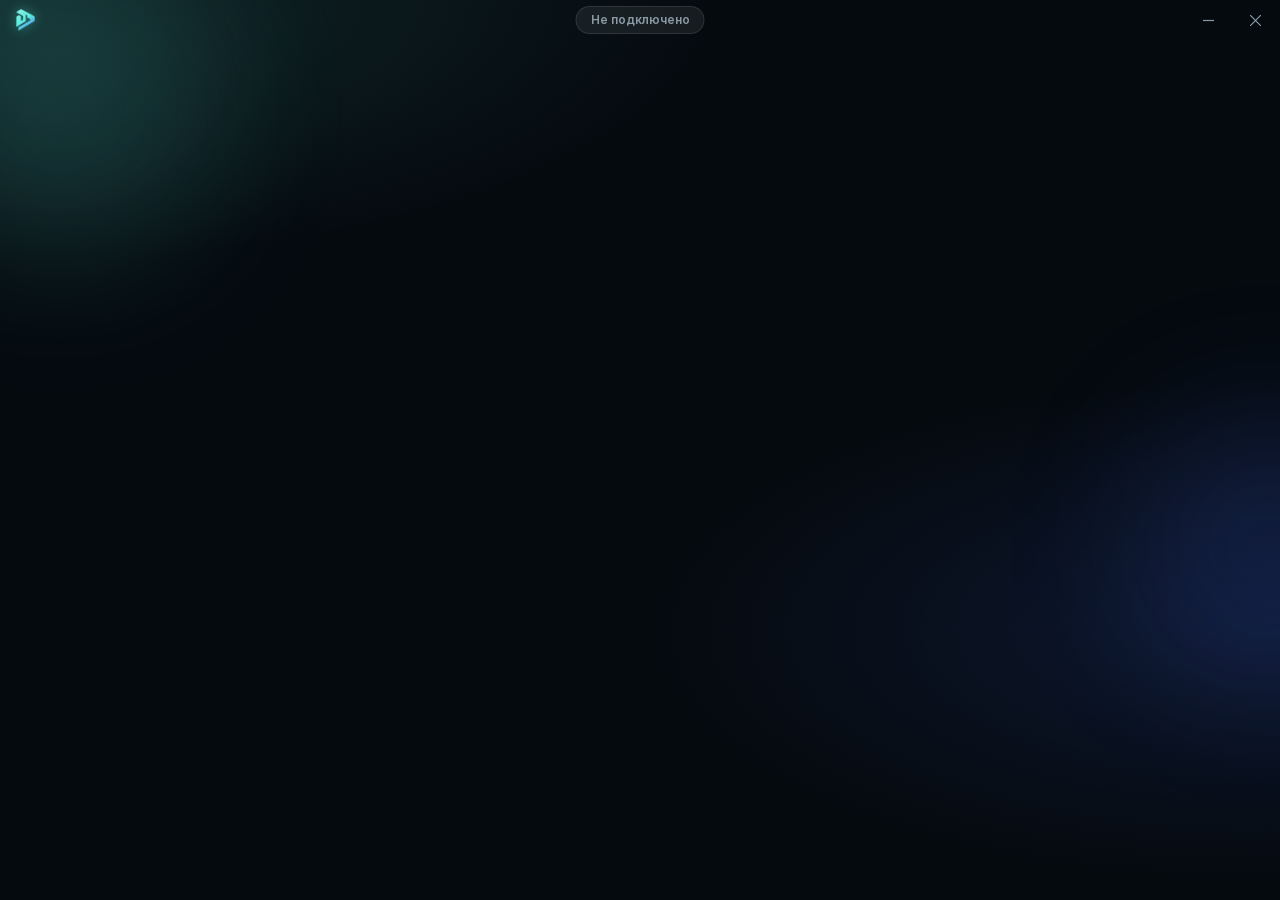
==== commit bb9f8c67: "Шапка окна: знак в цветах сайта и капсула состояния; релиз v2.0.1 Слева — знак без подложки, залитый" ====
--- a/ui/index.html
+++ b/ui/index.html
@@ -40,9 +40,11 @@
     </div>
 
     <header class="titlebar" data-tauri-drag-region>
-        <img src="logo.png" alt="" data-tauri-drag-region>
-        <span class="name" data-tauri-drag-region>DarkPrince VPN</span>
-        <span class="spacer" data-tauri-drag-region></span>
+        <!-- Знак слева, по центру — капсула состояния: куда подключены и
+             сколько на связи, а без подключения — «Не подключено». -->
+        <img class="mark" src="mark.png" alt="DarkPrince VPN" data-tauri-drag-region>
+        <span class="head-conn hidden" id="headConn" data-tauri-drag-region></span>
+        <span class="head-idle" id="headIdle" data-tauri-drag-region>Не подключено</span>
         <button class="winbtn" id="minimize" title="Свернуть">
             <svg width="11" height="11" viewBox="0 0 11 11"><path d="M0 5.5h11" stroke="currentColor" stroke-width="1.2" /></svg>
         </button>
@@ -87,6 +89,8 @@
                 <svg viewBox="0 0 24 24"><path d="M20.700 4.300L3.900 10.800c-.800.300-.800 1.400 0 1.700l4.100 1.400 1.600 4.900c.200.700 1.100.900 1.600.400l2.300-2.200 4.100 3c.600.400 1.400.100 1.600-.600l2.800-13.500c.200-1-.700-1.800-1.300-1.600zM9.500 13.600l7.300-5.300-5.700 6.300-.300 3z"/></svg>
             </button>
 
+            <button class="ghost small block hidden" id="telegramCancel">Отмена</button>
+
             <button class="ghost small block" id="guestOpen">Вам дали доступ по ссылке или QR?</button>
         </section>
 
@@ -95,11 +99,6 @@
 
           <!-- ===== Главная: лента, как на телефоне ===== -->
           <div class="tab active" data-tab="home">
-            <div class="home-head">
-                <span class="brand">DARKPRINCE</span>
-                <span class="head-conn hidden" id="headConn"></span>
-            </div>
-
             <div class="hero">
                 <button class="power" id="power" title="Подключиться">
                     <svg class="ic off" viewBox="0 0 24 24"><use href="#i-power"/></svg><svg class="ic on" viewBox="0 0 24 24"><use href="#i-shield-ok"/></svg>
@@ -211,7 +210,7 @@
                 </button>
                 <button class="item" id="openDevices">
                     <span class="tile"><svg class="ic" viewBox="0 0 24 24"><use href="#i-devices"/></svg></span>
-                    <span class="grow"><b>Подключённые устройства</b><span>Отключите лишние, чтобы освободить лимит</span></span>
+                    <span class="grow"><b>Подключённые устройства</b><span>Отключите лишние — освободится место</span></span>
                     <svg class="ic chev" viewBox="0 0 24 24"><use href="#i-chev"/></svg>
                 </button>
                 <button class="item" id="openReferral">
@@ -266,7 +265,6 @@
 
     <!-- ================= НИЖНИЙ ОСТРОВ ================= -->
     <nav class="dock" id="dock" aria-label="Разделы">
-        <i class="pill" aria-hidden="true"></i>
         <button data-go="home" class="active"><svg class="ic" viewBox="0 0 24 24"><use href="#i-home"/></svg><span>Главная</span></button>
         <button data-go="plans" class="account-only"><svg class="ic" viewBox="0 0 24 24"><use href="#i-cart"/></svg><span>Тарифы</span></button>
         <button data-go="balance" class="account-only"><svg class="ic" viewBox="0 0 24 24"><use href="#i-wallet"/></svg><span>Баланс</span></button>
--- a/ui/app.css
+++ b/ui/app.css
@@ -173,11 +173,18 @@
     /* свечение в левом верхнем углу: по умолчанию — вторым цветом темы */
     --glow-rgb: var(--accent-2-rgb);
     --dock: var(--surface-solid);
-}
+    --dock-line: var(--outline);
+    /* подключены — акцент; на тёмных темах без подключения — белый */
+    --dock-active: var(--accent);
+}
+
+[data-theme="night"] body:not(.connected),
+[data-theme="sunset"] body:not(.connected) { --dock-active: var(--text); }
 
 [data-theme="night"] {
     --glow-rgb: 95, 240, 223;
-    --dock: rgba(14, 23, 31, 0.92);
+    --dock: rgba(13, 21, 29, 0.96);
+    --dock-line: rgba(95, 240, 223, 0.2);
 }
 
 * {
@@ -285,7 +292,7 @@
     padding: 4px 18px 24px;
 }
 
-body.in-app main { padding-bottom: 104px; }
+body.in-app main { padding-bottom: 112px; }
 
 main::-webkit-scrollbar,
 .sheet .panel::-webkit-scrollbar { width: 6px; }
@@ -945,70 +952,83 @@
 
 /* ---------- нижний остров ---------- */
 
+/* Те же размеры, что у AquaNavBar на Android: остров во всю ширину с полями
+   16, высота 68, скругление 28, плотная подложка, тонкая кромка акцента и
+   мягкая тень. Выбранный пункт в 2,6 раза шире остальных и показывает
+   подпись; остальные — только значки. */
 .dock {
     position: fixed;
-    left: 50%;
-    bottom: 16px;
-    transform: translateX(-50%);
+    left: 0;
+    right: 0;
+    bottom: 12px;
     z-index: 10;
     display: none;
-    padding: 6px;
-    border-radius: 999px;
+    width: calc(100% - 32px);
+    max-width: 488px;
+    height: 68px;
+    margin: 0 auto;
+    padding: 7px 6px;
+    border-radius: 28px;
     background: var(--dock);
-    border: 1px solid var(--outline);
-    backdrop-filter: blur(24px);
-    box-shadow: 0 14px 40px var(--shadow), inset 0 1px 0 var(--gloss);
+    border: 1px solid var(--dock-line);
+    box-shadow: 0 18px 44px var(--shadow), 0 2px 10px var(--shadow);
 }
 
 body.in-app .dock { display: flex; }
 
-/* Лента уходит под остров не обрезом, а растворяясь: строки под ним не
-   спорят с подписями вкладок. */
+/* Лента уходит под остров не обрезом, а растворяясь. */
 body.in-app::after {
     content: "";
     position: fixed;
     left: 0;
     right: 0;
     bottom: 0;
-    height: 118px;
+    height: 124px;
     z-index: 5;
     pointer-events: none;
-    background: linear-gradient(180deg, transparent, var(--bg) 62%);
-}
-
-/* подложка активной вкладки: едет под нужную кнопку */
-.dock .pill {
-    position: absolute;
-    top: 6px;
-    bottom: 6px;
-    left: 0;
-    border-radius: 999px;
-    background: var(--accent-soft);
-    border: 1px solid var(--accent-line);
-    transition: transform 0.45s var(--ease), width 0.45s var(--ease);
+    background: linear-gradient(180deg, transparent, var(--bg) 66%);
 }
 
 .dock button {
-    position: relative;
+    flex: 1 1 0;
+    min-width: 0;
+    height: 54px;
     display: flex;
     align-items: center;
+    justify-content: center;
     gap: 0;
-    border: 0;
+    padding: 0;
+    border: 1px solid transparent;
+    border-radius: 21px;
     background: transparent;
     backdrop-filter: none;
     color: var(--muted);
-    padding: 12px 17px;
-    font-size: 13.5px;
-    font-weight: 600;
-    transition: color 0.3s var(--ease), padding 0.35s var(--ease), gap 0.35s var(--ease);
-}
-
-.dock button .ic { width: 21px; height: 21px; stroke-width: 1.6; }
-.dock button span { max-width: 0; opacity: 0; overflow: hidden; white-space: nowrap; transition: max-width 0.35s var(--ease), opacity 0.3s; }
-.dock button.active { color: var(--accent); gap: 9px; padding: 12px 22px; }
-.dock button.active span { max-width: 90px; opacity: 1; }
-.dock button:not(.active):hover { color: var(--text); }
+    font-size: 13px;
+    font-weight: 500;
+    white-space: nowrap;
+    overflow: hidden;
+    /* ширина, подсветка и подпись едут вместе — одно движение, как пружина */
+    transition: flex-grow 0.42s var(--ease), background 0.42s var(--ease), border-color 0.42s var(--ease),
+        color 0.3s var(--ease), gap 0.42s var(--ease);
+}
+
+.dock button .ic { width: 23px; height: 23px; stroke-width: 1.4; }
+.dock button span { max-width: 0; opacity: 0; overflow: hidden; transition: max-width 0.42s var(--ease), opacity 0.3s var(--ease); }
+
+.dock button.active {
+    flex-grow: 2.6;
+    gap: 8px;
+    color: var(--dock-active);
+    background: var(--accent-soft);
+    border-color: var(--accent-line);
+}
+
+.dock button.active span { max-width: 96px; opacity: 1; }
+.dock button:not(.active):hover { color: var(--text); border-color: transparent; }
+.dock button:hover { border-color: var(--accent-line); }
+.dock button:not(.active):hover { border-color: transparent; }
 .dock button:active { transform: none; }
+.dock button.hidden { display: none; }
 
 /* ---------- панели снизу ---------- */
 
@@ -1159,3 +1179,142 @@
 
 #guestAccessCard { margin: 12px 0 0; }
 #guestAccessCard b { font-size: 15.5px; font-weight: 600; }
+
+/* Окно можно растянуть: лента держит ширину телефона и встаёт по центру,
+   а не расползается на весь экран. */
+#auth, #home { width: 100%; max-width: 520px; margin: 0 auto; }
+.sheet { justify-content: center; }
+.sheet .panel { max-width: 560px; }
+
+/* строка «Выйти»: красным только текст, без заливки кнопки-предупреждения */
+button.item.danger { background: transparent; border: 0; }
+button.item.danger:hover { background: var(--danger-bg); }
+.item.danger .tile .ic { color: var(--danger); }
+
+/* Название уже стоит в заголовке окна — в ленте его не повторяем. Сервер и
+   время на связи живут там же, справа. */
+.titlebar .head-conn { margin-right: 8px; font-size: 12px; }
+.hero { padding-top: 12px; }
+
+/* ---------- ожидание ---------- */
+
+/* Кнопка ждёт ответа: подпись прячется, поверх бегут точки. Размер кнопки
+   не меняется — подпись остаётся в потоке, просто прозрачная. */
+button.wait { position: relative; color: transparent !important; opacity: 1; cursor: default; }
+button.wait > :not(.dots) { visibility: hidden; }
+.dots.over { position: absolute; inset: 0; align-items: center; justify-content: center; }
+button.primary .dots i { background: var(--on-accent); }
+
+/* строка, открывающая панель: точки на месте стрелки */
+.item.fetching > .chev { display: none; }
+.item.fetching { cursor: default; }
+.item > .dots { flex: none; margin-right: 2px; }
+
+/* «Пинг»: точки вместо значка */
+#pingButton.working .ic { display: none; }
+
+#planState .dots, #balanceValue .dots { padding: 6px 0; }
+#balanceValue .dots i { width: 8px; height: 8px; }
+#serverEmpty .loading { margin: 6px auto; }
+
+/* ---------- фокус с клавиатуры ---------- */
+
+/* Своё кольцо вместо системной белой рамки: тонкое, цветом темы. */
+:focus { outline: none; }
+button:focus-visible,
+.toggle:focus-visible,
+input[type="radio"]:focus-visible { outline: 2px solid var(--accent-line); outline-offset: 2px; }
+.item:focus-visible { outline-offset: -3px; border-radius: 22px; }
+
+/* длинное название узла — не больше двух строк, как на телефоне */
+.server b {
+    display: -webkit-box;
+    -webkit-line-clamp: 2;
+    -webkit-box-orient: vertical;
+    overflow: hidden;
+}
+
+/* выбор при объединении аккаунтов */
+input[type="radio"] {
+    appearance: none;
+    -webkit-appearance: none;
+    width: 20px;
+    height: 20px;
+    flex: none;
+    margin: 0;
+    border-radius: 50%;
+    border: 1.5px solid var(--outline);
+    background: var(--wash);
+    cursor: pointer;
+    transition: border-color 0.2s, box-shadow 0.2s;
+}
+
+input[type="radio"]:checked { border-color: var(--accent); box-shadow: inset 0 0 0 4px var(--surface-solid), inset 0 0 0 10px var(--accent); }
+.switch-row .hint { margin: 0; }
+.switch-row b { font-weight: 600; }
+
+/* в коде у радио стоит width:auto — держим круг своим размером */
+input[type="radio"] { width: 20px !important; min-width: 20px; }
+
+/* Один внутренний отступ на всё: текст в карточках, строках списков и
+   раскрытых тарифах стоит на одной вертикали (18 от края стекла). */
+.item { padding-left: 18px; padding-right: 18px; }
+.tariff-body { padding-left: 18px; padding-right: 18px; }
+.balance-card { padding: 18px; }
+
+/* замер идёт: точки на месте задержки, ширина как у числа — строки не прыгают */
+.ping.wait { display: inline-flex; justify-content: flex-end; min-width: 52px; animation: none; }
+
+/* заголовок окна: название в одну строку, сервер — обрезается, а не переносится */
+.titlebar .name { white-space: nowrap; flex: none; }
+.titlebar .head-conn { min-width: 0; overflow: hidden; text-overflow: ellipsis; white-space: nowrap; }
+.titlebar .head-conn:not(.hidden) { display: flex; }
+.titlebar .head-conn .where { min-width: 0; overflow: hidden; text-overflow: ellipsis; }
+.titlebar .head-conn .time { flex: none; }
+
+/* ---------- шапка окна: знак и капсула состояния ---------- */
+
+/* Знак залит цветами сайта — бирюза в синий, без подложки. Капсула стоит по
+   центру окна: поля слева и справа под знак и кнопки окна одинаковые. */
+.titlebar {
+    position: relative;
+}
+
+.titlebar .mark {
+    width: auto;
+    height: 22px;
+    border-radius: 0;
+    margin-left: 2px;
+    filter: drop-shadow(0 0 6px rgba(95, 240, 223, 0.45));
+}
+
+.titlebar .head-conn,
+.titlebar .head-idle {
+    position: absolute;
+    left: 50%;
+    top: 50%;
+    transform: translate(-50%, -50%);
+    max-width: calc(100% - 200px);
+    margin: 0 !important;
+    padding: 4px 14px;
+    border-radius: 999px;
+    font-size: 12px;
+    font-weight: 600;
+    white-space: nowrap;
+}
+
+.titlebar .head-conn {
+    color: var(--accent);
+    background: var(--accent-soft);
+    border: 1px solid var(--accent-line);
+}
+
+.titlebar .head-idle {
+    color: var(--muted);
+    background: var(--wash);
+    border: 1px solid var(--outline);
+}
+
+.titlebar .winbtn:first-of-type {
+    margin-left: auto;
+}
